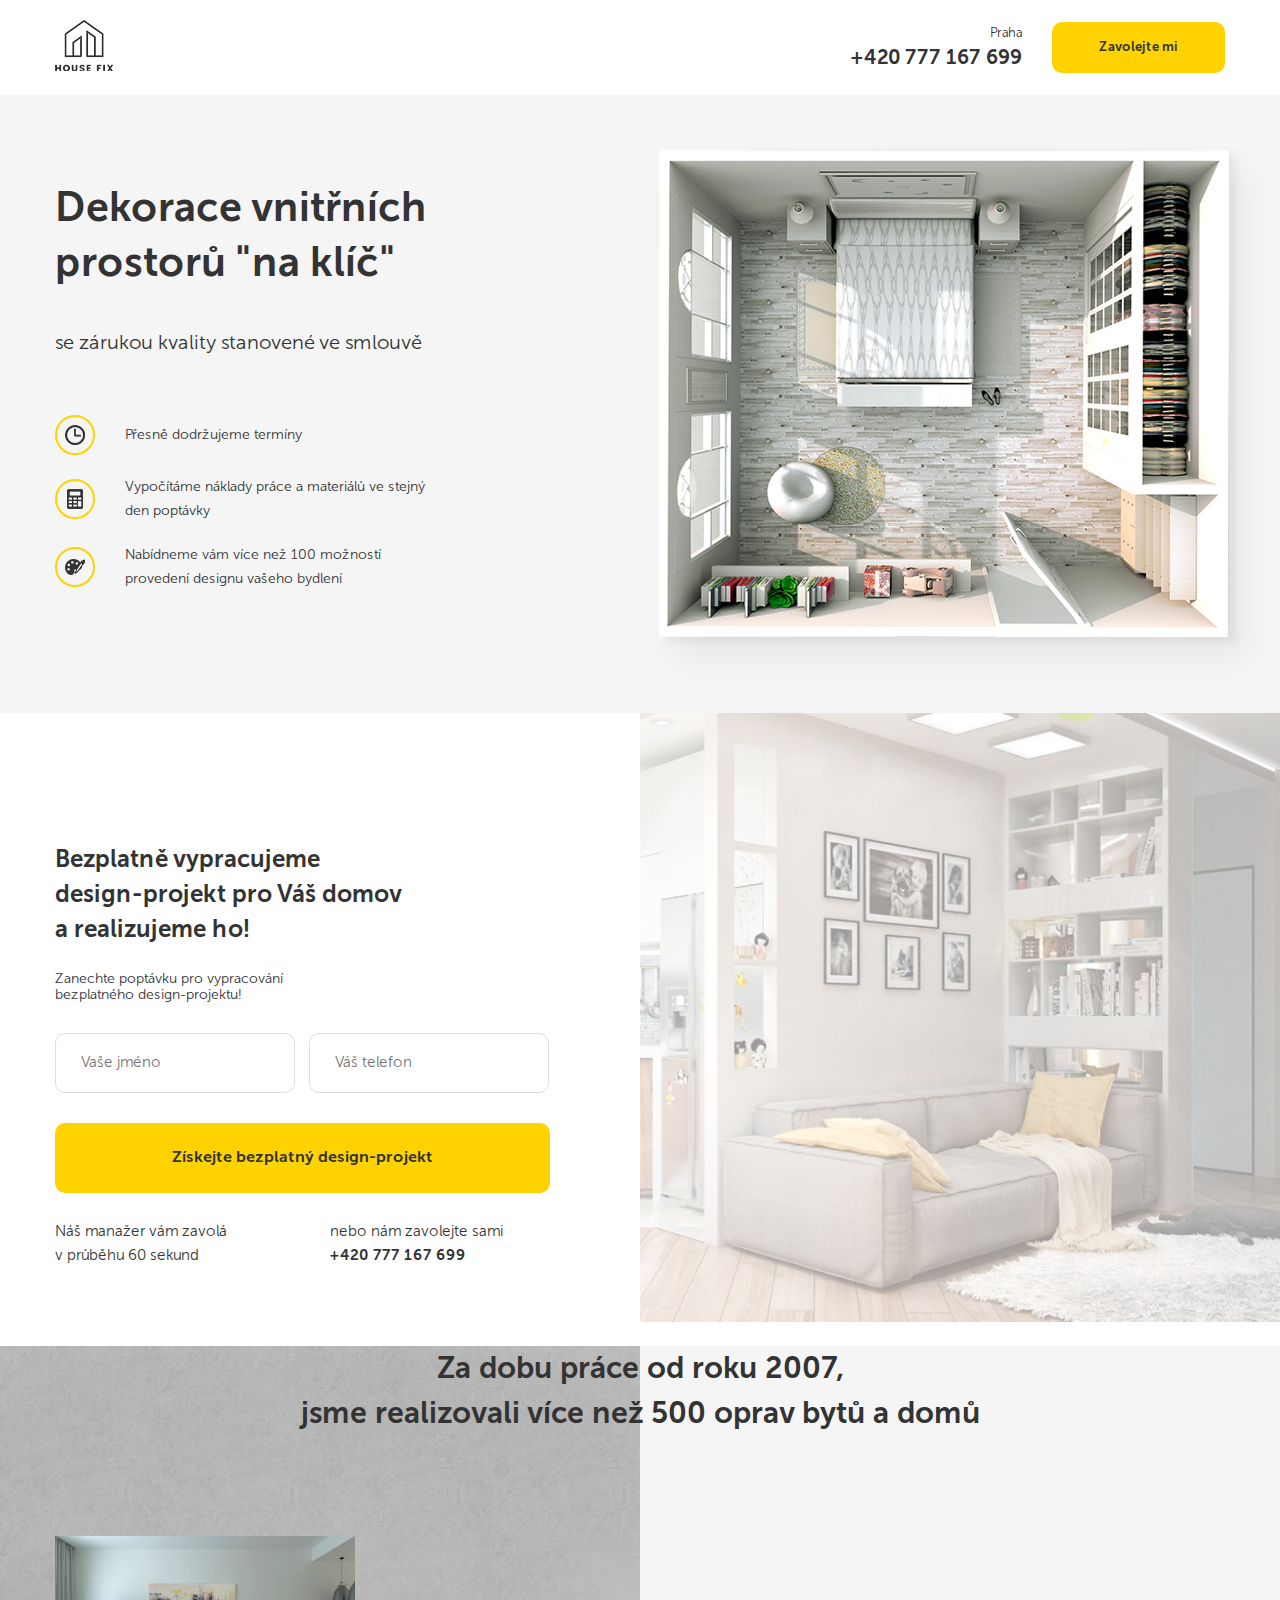
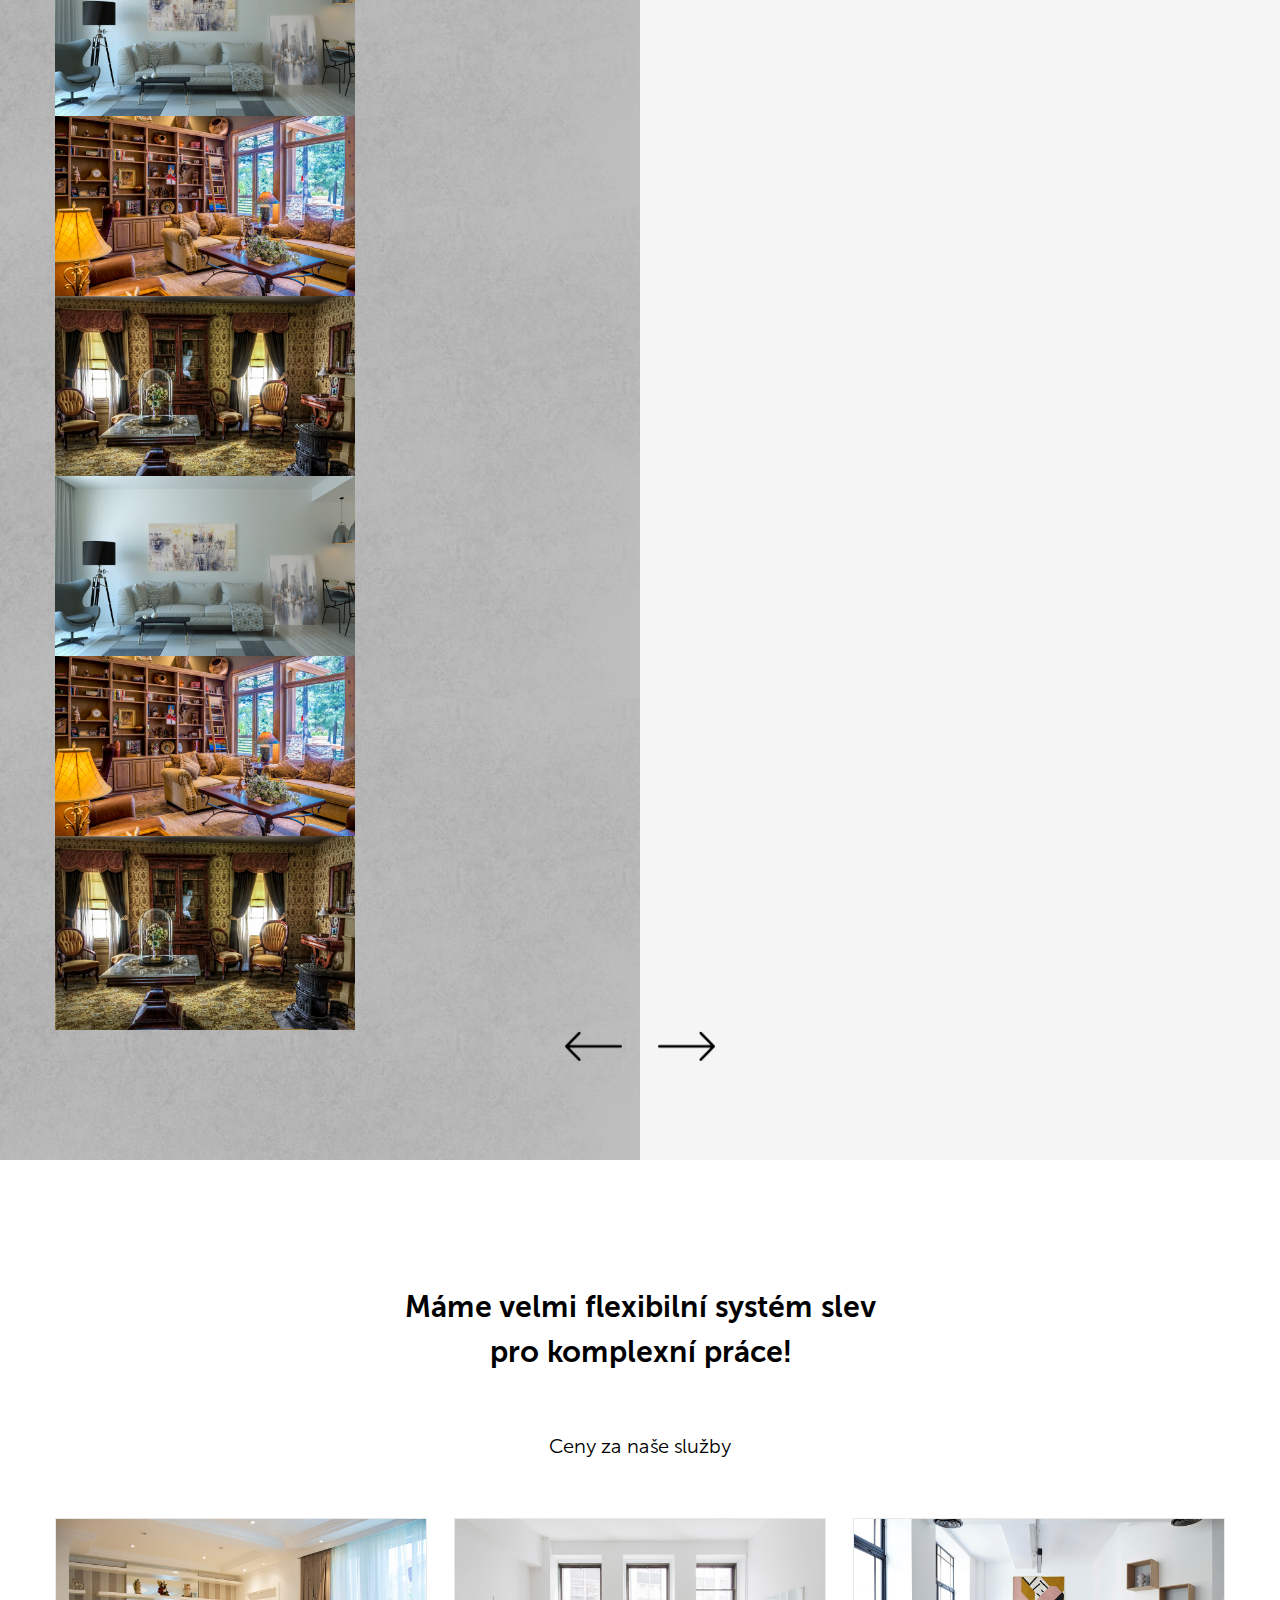
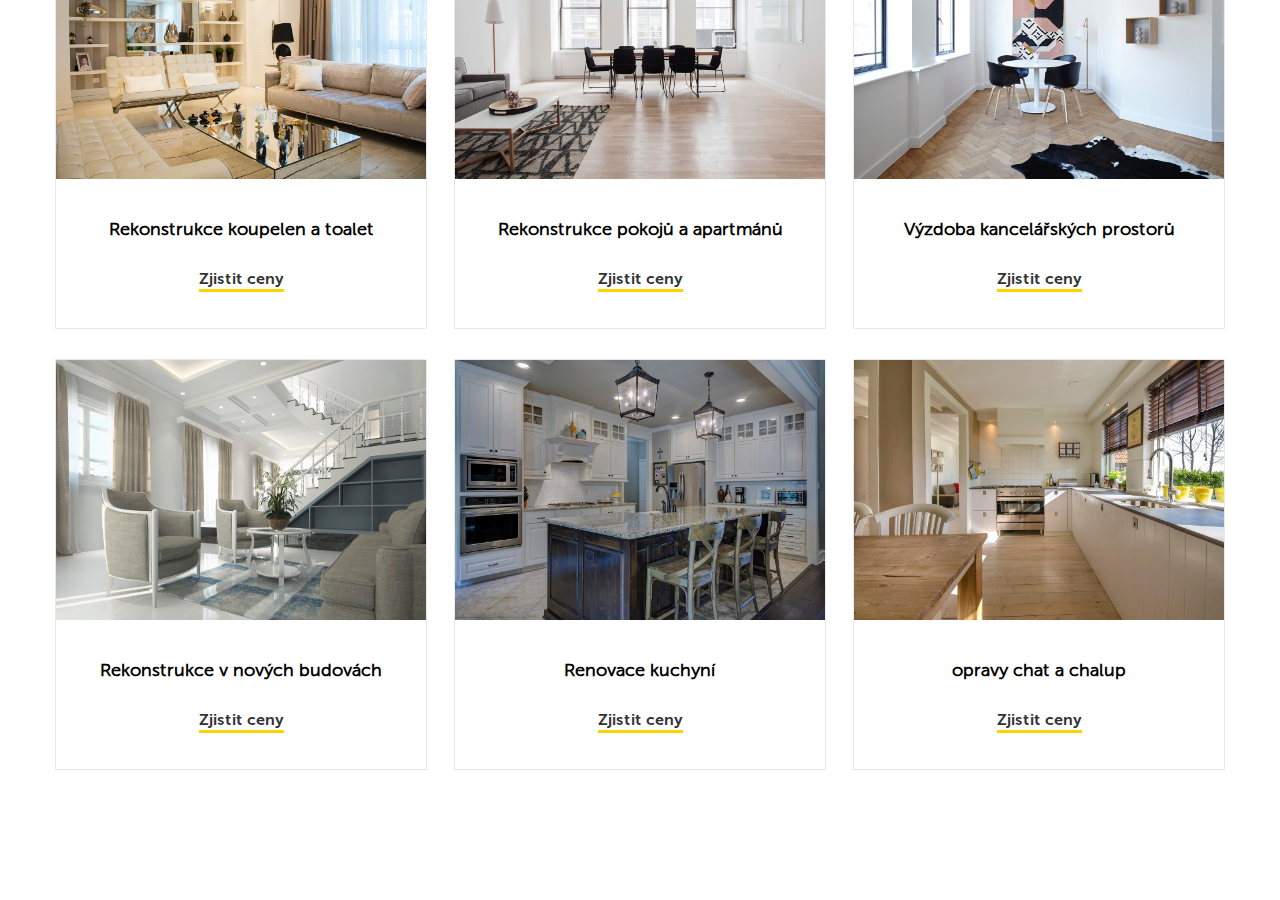
==== src/index.html @ b5329093 "animace celého webu" ====
<!DOCTYPE html>
<html lang="cz">
<head>
    <meta charset="UTF-8">
    <meta http-equiv="X-UA-Compatible" content="IE=edge">
    <meta name="viewport" content="width=device-width, initial-scale=1.0">
    <title>HouseFix</title>
    <link rel="stylesheet" href="css/style.css">
    <link rel="stylesheet" href="css/slick.css">
    <link rel="stylesheet" href="css/animate.min.css">
    <link rel="stylesheet" href="css/normalize.css">
</head>
<body>
    <header class="header">
        <div class="container">
            <div class="header-block">
                <div class="header__logo">
                    <img src="img/logo.png" alt="logo">
                </div>
                <div class="header__info">
                    <div class="header__contacts">
                        <span class="header__address">Praha</span>
                        <a href="tel:+420777167699" class="header__phone">+420 777 167 699</a>
                    </div>
                    <button class="button header__button wow animate__animated animate__pulse animate__slower 2s animate__repeat-3" data-wow-delay="4s" id="button">Zavolejte mi</button>
                </div>
            </div>
        </div>
    </header>
    

    <main>
        <section class="main wow animate__animated animate__fadeInUp" data-wow-delay=".2s">
            <div class="container">
                <div class="main-block">
                    <div class="main-text wow animate__animated animate__fadeInLeft" data-wow-delay="1s">
                        <h1 class="main-text__title">Dekorace vnitřních prostorů "na klíč"</h1>
                        <span class="main-text__subtitle">se zárukou kvality stanovené ve smlouvě</span>
                        <ul class="main-list">
                            <li class="main-list__item">
                                <div class="main-list__image">
                                    <img src="img/clock.png" alt="Hodiny">
                                </div>
                                <div class="main-list__text">Přesně dodržujeme termíny</div>
                            </li>
                            <li class="main-list__item">
                                <div class="main-list__image">
                                    <img src="img/calculator.png" alt="Kalkulačka">
                                </div>
                                <div class="main-list__text">Vypočítáme náklady práce a materiálů ve stejný den poptávky</div>
                            </li>
                            <li class="main-list__item">
                                <div class="main-list__image">
                                    <img src="img/paint.png" alt="štětce na barvy">
                                </div>
                                <div class="main-list__text">Nabídneme vám více než 100 možností provedení designu vašeho bydlení</div>
                            </li>
                        </ul>
                    </div>
                    <div class="main-image wow animate__animated animate__fadeInRight" data-wow-delay="1s">
                        <img src="img/main-image.png" alt="Rozpoložtení bytu">
                    </div>
                </div>
            </div>
        </section>


        <section class="offer wow animate__animated animate__fadeInUp" data-wow-delay=".2s">
            <div class="container">¨
                <div class="offer-block wow animate__animated animate__fadeInLeft" data-wow-delay="1s">
                    <h2 class="offer-title">Bezplatně vypracujeme design-projekt pro Váš domov a realizujeme ho!</h2>
                    <span class="offer-subtitle">Zanechte poptávku pro vypracování bezplatného design-projektu!</span>
                    <form action="#" class="form offer__form">
                        <input type="text" class="input offer__input" placeholder="Vaše jméno">
                        <input type="tel" class="input offer__input" placeholder="Váš telefon">
                        <button class="button offer__button wow animate__animated animate__pulse animate__slower 2s animate__repeat-3" data-wow-delay="4s">Získejte bezplatný design-projekt</button>
                    </form>
                    <div class="offer__info">
                        <div class="offer__call">Náš manažer vám zavolá v průběhu 60 sekund</div>
                        <div class="offer__call">nebo nám zavolejte sami <a href="tel:+420777167699" class="offer__call number">+420 777 167 699</a></div>
                        
                    </div>
                </div>
            </div>
        </section>


        <div class="modal" id="modal">
            <div class="modal-dialog">
                <button class="modal-dialog__close" id="close">&times;</button>
                <h4 class="modal-dialog__title">Volejte v časech od 8:00 do 18:00</h4>
            </div>
        </div>



        <section class="portfolio wow animate__animated animate__fadeInUp" data-wow-delay=".2s">
            <div class="container">
                <h2 class="section-title portfolio__title wow animate__animated animate__fadeInLeft" data-wow-delay="1s">Za dobu práce od roku 2007, <br> jsme realizovali více než 500 oprav bytů a domů</h2>
                <div class="slider wow animate__animated animate__fadeInRight" data-wow-delay="1s">
                    <div class="slider__item"><img class="slider__image" src="img/portfolio1.jpg" alt="obrázek 1"></div>
                    <div class="slider__item"><img class="slider__image" src="img/portfolio2.jpg" alt="obrázek 2"></div>
                    <div class="slider__item"><img class="slider__image" src="img/portfolio3.jpg" alt="obrázek 3"></div>
                    <div class="slider__item"><img class="slider__image" src="img/portfolio1.jpg" alt="obrázek 4"></div>
                    <div class="slider__item"><img class="slider__image" src="img/portfolio2.jpg" alt="obrázek 5"></div>
                    <div class="slider__item"><img class="slider__image" src="img/portfolio3.jpg" alt="obrázek 6"></div>
                </div>
                <div class="arrows portfolio__arrows wow animate__animated animate__fadeInUp" data-wow-delay="1s">
                    <div class="arrows__left">
                        <img src="img/ArrowLeft.png" alt="arrow_left">
                    </div>
                    <div class="arrows__right">
                        <img src="img/ArrowRight.png" alt="arrow_right">
                    </div>
                </div>
            </div>
        </section>

        <section class="price wow animate__animated animate__fadeInUp" data-wow-delay=".2s">
            <div class="container">
                <h2 class="section-title price__title">Máme velmi flexibilní systém slev <br> pro komplexní práce!</h2>
                <span class="section-subtitle price__subtitle">Ceny za naše služby</span>
                <div class="cards">
                    <div class="card price__card wow animate__animated animate__fadeInRight" data-wow-delay="1s">
                        <div class="card__image">
                            <img src="img/price1.jpg" alt="koupelna">
                        </div>
                        <div class="card__text">
                            <h4 class="card__title">
                                Rekonstrukce koupelen a toalet                                
                            </h4>
                            <a href="#" class="card__link">
                                Zjistit ceny
                            </a>
                        </div>
                    </div>
                    <div class="card price__card wow animate__animated animate__fadeInUp" data-wow-delay=".2s">
                        <div class="card__image">
                            <img src="img/price2.jpg" alt="obývák">
                        </div>
                        <div class="card__text">
                            <h4 class="card__title">
                                Rekonstrukce pokojů a apartmánů                                
                            </h4>
                            <a href="#" class="card__link">
                                Zjistit ceny
                            </a>
                        </div>
                    </div>
                    <div class="card price__card wow animate__animated animate__fadeInLeft" data-wow-delay=".3s">
                        <div class="card__image">
                            <img src="img/price3.jpg" alt="kancelář">
                        </div>
                        <div class="card__text">
                            <h4 class="card__title">
                                Výzdoba kancelářských prostorů                                
                            </h4>
                            <a href="#" class="card__link">
                                Zjistit ceny
                            </a>
                        </div>
                    </div>
                    <div class="card price__card wow animate__animated animate__fadeInRight" data-wow-delay=".4s">
                        <div class="card__image">
                            <img src="img/price4.jpg" alt="nová budeova">
                        </div>
                        <div class="card__text">
                            <h4 class="card__title">
                                Rekonstrukce v nových budovách                                
                            </h4>
                            <a href="#" class="card__link">
                                Zjistit ceny
                            </a>
                        </div>
                    </div>
                    <div class="card price__card wow animate__animated animate__fadeInDown" data-wow-delay=".5s">
                        <div class="card__image">
                            <img src="img/price5.jpg" alt="kuchyně">
                        </div>
                        <div class="card__text">
                            <h4 class="card__title">
                                Renovace kuchyní                                
                            </h4>
                            <a href="#" class="card__link">
                                Zjistit ceny
                            </a>
                        </div>
                    </div>
                    <div class="card price__card wow animate__animated animate__fadeInLeft" data-wow-delay=".6s">
                        <div class="card__image">
                            <img src="img/price6.jpg" alt="chata">
                        </div>
                        <div class="card__text">
                            <h4 class="card__title">
                                opravy chat a chalup                                
                            </h4>
                            <a href="#" class="card__link">
                                Zjistit ceny
                            </a>
                        </div>
                    </div>
                </div>
            </div>
        </section>
    </main>

   

    


     <script src="https://code.jquery.com/jquery-3.6.0.min.js"></script>
     <script src="js/slick.min.js"></script>
     <script src="js/wow.min.js"></script>
    <script src="Js/main.js"></script>
</body>
</html>
---- src/css/style.css ----
@font-face {
  font-family: 'Museo Sans Light';
  src: url("../fonts/MuseoSansCyrl-300.eot");
  src: url("../fonts/MuseoSansCyrl-300.eot?#iefix") format("embedded-opentype"), url("../fonts/MuseoSansCyrl-300.woff") format("woff"), url("../fonts/MuseoSansCyrl-300.ttf") format("truetype");
  font-weight: normal;
  font-style: normal;
}

@font-face {
  font-family: 'Museo Sans Bold';
  src: url("../fonts/MuseoSansCyrl-700.eot");
  src: url("../fonts/MuseoSansCyrl-700.eot?#iefix") format("embedded-opentype"), url("../fonts/MuseoSansCyrl-700.woff") format("woff"), url("../fonts/MuseoSansCyrl-700.ttf") format("truetype");
  font-weight: normal;
  font-style: normal;
}

* {
  -webkit-box-sizing: border-box;
          box-sizing: border-box;
}

body {
  font-family: 'Museo Sans light', sans-serif;
  font-weight: 300;
}

img {
  max-width: 100%;
}

.container {
  max-width: 1170px;
  width: 96%;
  margin: auto;
}

@media (max-width: 640px) {
  .container {
    width: 90%;
  }
}

.button {
  background-color: #ffd200;
  color: #333;
  border: none;
  border-radius: 10px;
  padding: 18px 47px;
  font-family: 'Museo Sans Bold', sans-serif;
  font-weight: 700;
}

.button:hover {
  background-color: #e6bd00;
  cursor: pointer;
}

.input {
  border: 1px solid #dddddd;
  padding: 25px;
  border-radius: 10px;
  font-size: 15px;
  padding: 20px 25px;
}

.section-title {
  font-size: 30px;
  font-family: 'Museo Sans Bold', sans-serif;
  font-weight: 700;
  text-align: center;
  line-height: 45px;
}

.section-subtitle {
  color: #000;
  font-size: 20px;
  text-align: center;
  display: block;
  font-weight: 400;
}

.header {
  padding: 20px 0;
}

.header-block {
  display: -webkit-box;
  display: -ms-flexbox;
  display: flex;
  -webkit-box-pack: justify;
      -ms-flex-pack: justify;
          justify-content: space-between;
  -webkit-box-align: center;
      -ms-flex-align: center;
          align-items: center;
}

.header__info {
  display: -webkit-box;
  display: -ms-flexbox;
  display: flex;
  text-align: right;
}

.header__contacts {
  display: -webkit-box;
  display: -ms-flexbox;
  display: flex;
  -webkit-box-orient: vertical;
  -webkit-box-direction: normal;
      -ms-flex-direction: column;
          flex-direction: column;
  -webkit-box-pack: center;
      -ms-flex-pack: center;
          justify-content: center;
}

@media (max-width: 640px) {
  .header__contacts {
    display: none;
  }
}

.header__address {
  font-size: 13px;
  font-weight: 400;
  color: #333;
}

.header__phone {
  font-size: 20px;
  font-weight: 400;
  color: #333;
  display: block;
  text-decoration: none;
  font-family: 'Museo Sans Bold', sans-serif;
  font-weight: 700;
  margin-top: 5px;
}

.header__button {
  margin-left: 30px;
  font-size: 13px;
}

.main {
  background-color: #f5f5f5;
}

.main-block {
  display: -webkit-box;
  display: -ms-flexbox;
  display: flex;
  padding: 40px 0 15px 0;
}

@media (max-width: 1200px) {
  .main-block {
    -webkit-box-orient: vertical;
    -webkit-box-direction: normal;
        -ms-flex-direction: column;
            flex-direction: column;
  }
}

.main-image {
  margin-right: -55px;
}

@media (max-width: 1200px) {
  .main-image {
    width: 100%;
  }
}

.main-text {
  -ms-flex-preferred-size: 50%;
      flex-basis: 50%;
}

@media (max-width: 1200px) {
  .main-text {
    margin-bottom: 30px;
  }
}

.main-text__title {
  font-size: 41px;
  color: #333;
  padding-right: 200px;
  line-height: 55px;
  font-family: 'Museo Sans Bold', sans-serif;
  font-weight: 700;
  margin: 45px 0 20px 0;
}

@media (max-width: 1200px) {
  .main-text__title {
    padding-right: 10px;
  }
}

@media (max-width: 640px) {
  .main-text__title {
    line-height: 1.4;
    font-size: 30px;
  }
}

.main-text__subtitle {
  font-size: 20px;
  color: #333;
  line-height: 65px;
}

@media (max-width: 640px) {
  .main-text__subtitle {
    line-height: 1.4;
    font-size: 16px;
  }
}

.main-list {
  margin: 40px 0 0 0;
  padding: 0 0 0 0;
}

@media (max-width: 640px) {
  .main-list {
    margin: 30px 0 0 0;
  }
}

.main-list__item {
  display: -webkit-box;
  display: -ms-flexbox;
  display: flex;
  -webkit-box-align: center;
      -ms-flex-align: center;
          align-items: center;
  margin-bottom: 20px;
  -ms-flex-preferred-size: 50%;
      flex-basis: 50%;
}

.main-list__item:last-child {
  margin-bottom: 0;
}

@media (max-width: 640px) {
  .main-list__item {
    margin-bottom: 15px;
  }
}

.main-list__image {
  margin-right: 30px;
  width: 40px;
  height: 40px;
  border: 2px solid #ffd200;
  border-radius: 50px;
  display: -webkit-box;
  display: -ms-flexbox;
  display: flex;
  -webkit-box-pack: center;
      -ms-flex-pack: center;
          justify-content: center;
  -webkit-box-align: center;
      -ms-flex-align: center;
          align-items: center;
}

.main-list__text {
  font-size: 14px;
  color: #333;
  line-height: 24px;
  max-width: 300px;
}

@media (max-width: 640px) {
  .main-list__text {
    font-size: 12px;
    max-width: 250px;
  }
}

.offer {
  padding: 90px 0;
  background: url("../img/offer-bg.jpg") no-repeat;
  background-position: center right;
  background-size: contain;
  position: relative;
}

@media (max-width: 1200px) {
  .offer {
    background-size: cover;
  }
}

@media (max-width: 768px) {
  .offer {
    background: #fff;
  }
}

.offer:before {
  content: '';
  width: 50%;
  height: 100%;
  position: absolute;
  background-color: #fff;
  top: 0;
  left: 0;
}

.offer-block {
  width: 50%;
  padding-right: 90px;
  position: relative;
}

@media (max-width: 768px) {
  .offer-block {
    width: 100%;
    padding-right: 0;
  }
}

.offer-title {
  font-size: 24px;
  line-height: 35px;
  max-width: 350px;
  margin-bottom: 25px;
  color: #333;
  font-family: 'Museo Sans Bold', sans-serif;
  font-weight: 700;
}

.offer-subtitle {
  display: inline-block;
  font-size: 14px;
  max-width: 260px;
  margin-bottom: 30px;
  color: #333;
}

.offer__input {
  margin-bottom: 30px;
  width: 240px;
}

@media (max-width: 1200px) {
  .offer__input {
    width: 100%;
    margin-bottom: 15px;
  }
}

.offer__input:first-child {
  margin-right: 10px;
}

.offer__button {
  width: 100%;
  min-height: 70px;
}

@media (max-width: 1200px) {
  .offer__button {
    font-size: 13px;
  }
}

@media (max-width: 768px) {
  .offer__button {
    font-size: 16px;
  }
}

.offer__info {
  display: -webkit-box;
  display: -ms-flexbox;
  display: flex;
  -webkit-box-pack: justify;
      -ms-flex-pack: justify;
          justify-content: space-between;
  padding-right: 20px;
}

@media (max-width: 1100px) {
  .offer__info {
    display: block;
  }
}

.offer__call {
  text-decoration: none;
  font-size: 15px;
  color: #333;
  line-height: 24px;
  width: 200px;
  height: 39px;
  padding-top: 26px;
}

.offer__call:first-child {
  padding-right: 25px;
}

@media (max-width: 1100px) {
  .offer__call {
    line-height: 20px;
  }
  .offer__call:first-child {
    padding-bottom: 25px;
  }
}

.number {
  font-family: 'Museo Sans Bold', sans-serif;
  font-weight: 700;
}

.arrows {
  max-width: 150px;
}

.portfolio {
  background: #f5f5f5 url("../img/background.png") left repeat-y;
  background-size: 50%;
  padding-bottom: 45px;
}

.portfolio__title {
  margin-bottom: 100px;
  color: #333;
}

.portfolio__arrows {
  display: -webkit-box;
  display: -ms-flexbox;
  display: flex;
  -webkit-box-pack: justify;
      -ms-flex-pack: justify;
          justify-content: space-between;
  margin: auto;
  margin-top: 15px;
  margin-bottom: 50px;
}

.arrows__left {
  margin-right: 35px;
}

.arrows__left, .arrows__right {
  cursor: pointer;
}

.slider__item {
  max-width: 300px;
  max-height: 180px;
}

.slider__image {
  margin: auto;
}

.modal {
  position: fixed;
  left: 0;
  top: 0;
  width: 100%;
  height: 100%;
  background-color: rgba(0, 0, 0, 0.5);
  display: none;
}

.modal_active {
  display: -webkit-box;
  display: -ms-flexbox;
  display: flex;
}

.modal-dialog {
  margin: auto;
  max-width: 450px;
  width: 90%;
  min-height: 200px;
  background-color: #fff;
  padding: 40px;
  position: relative;
}

.modal-dialog__close {
  position: absolute;
  right: 0;
  top: 0;
}

.modal-dialog__title {
  font-family: 'Museo Sans Bold', sans-serif;
  font-weight: 700;
  display: -webkit-box;
  display: -ms-flexbox;
  display: flex;
  -webkit-box-pack: center;
      -ms-flex-pack: center;
          justify-content: center;
  padding-top: 25px;
}

.price {
  padding: 100px 0;
}

.price__title {
  margin-bottom: 60px;
}

.price__subtitle {
  margin-bottom: 60px;
}

.price__card {
  margin-bottom: 30px;
}

.cards {
  display: -webkit-box;
  display: -ms-flexbox;
  display: flex;
  -ms-flex-wrap: wrap;
      flex-wrap: wrap;
  -webkit-box-pack: justify;
      -ms-flex-pack: justify;
          justify-content: space-between;
}

@media (max-width: 1200px) {
  .cards {
    display: block;
  }
}

.card {
  text-align: center;
  border: 1px solid #e8e8e8;
  -webkit-transition: .2s;
  transition: .2s;
}

@media (max-width: 1200px) {
  .card {
    margin: auto;
    display: -webkit-box;
    display: -ms-flexbox;
    display: flex;
    width: 75%;
  }
}

@media (max-width: 1025px) {
  .card {
    display: block;
    margin: auto;
    width: 75%;
  }
}

@media (max-width: 650px) {
  .card {
    display: block;
    margin: auto;
  }
}

.card:hover {
  -webkit-box-shadow: 0 20px 25px rgba(0, 0, 0, 0.1);
          box-shadow: 0 20px 25px rgba(0, 0, 0, 0.1);
}

.card:hover .card__image::before {
  opacity: 1;
}

.card__text {
  padding: 40px;
}

@media (max-width: 1200px) {
  .card__text {
    margin: auto;
    display: block;
    -webkit-box-align: center;
        -ms-flex-align: center;
            align-items: center;
  }
}

.card__image {
  position: relative;
}

.card__image img {
  display: block;
}

@media (max-width: 1025px) {
  .card__image img {
    display: block;
    margin: auto;
    -webkit-box-align: center;
        -ms-flex-align: center;
            align-items: center;
  }
}

@media (max-width: 650px) {
  .card__image img {
    display: block;
    margin: auto;
    -webkit-box-align: center;
        -ms-flex-align: center;
            align-items: center;
  }
}

.card__image::before {
  content: '';
  position: absolute;
  left: 0;
  top: 0;
  width: 100%;
  height: 100%;
  background-image: -webkit-gradient(linear, left bottom, left top, from(#ffd200), to(rgba(255, 255, 255, 0)));
  background-image: linear-gradient(to top, #ffd200 0%, rgba(255, 255, 255, 0) 100%);
  opacity: 0;
  -webkit-transition: .2s;
  transition: .2s;
}

.card__title {
  margin-top: 0;
  font-size: 18px;
  color: #000;
  margin-bottom: 30px;
}

.card__link {
  display: inline-block;
  font-family: 'Museo Sans Bold', sans-serif;
  font-weight: 700;
  text-decoration: none;
  color: #333;
  position: relative;
}

.card__link:hover::after {
  height: 13px;
}

.card__link::after {
  content: '';
  display: block;
  position: absolute;
  -webkit-transition: .2s;
  transition: .2s;
  z-index: -1;
  bottom: -4px;
  left: 0;
  width: 100%;
  height: 3px;
  background-color: #ffd200;
}
/*# sourceMappingURL=style.css.map */
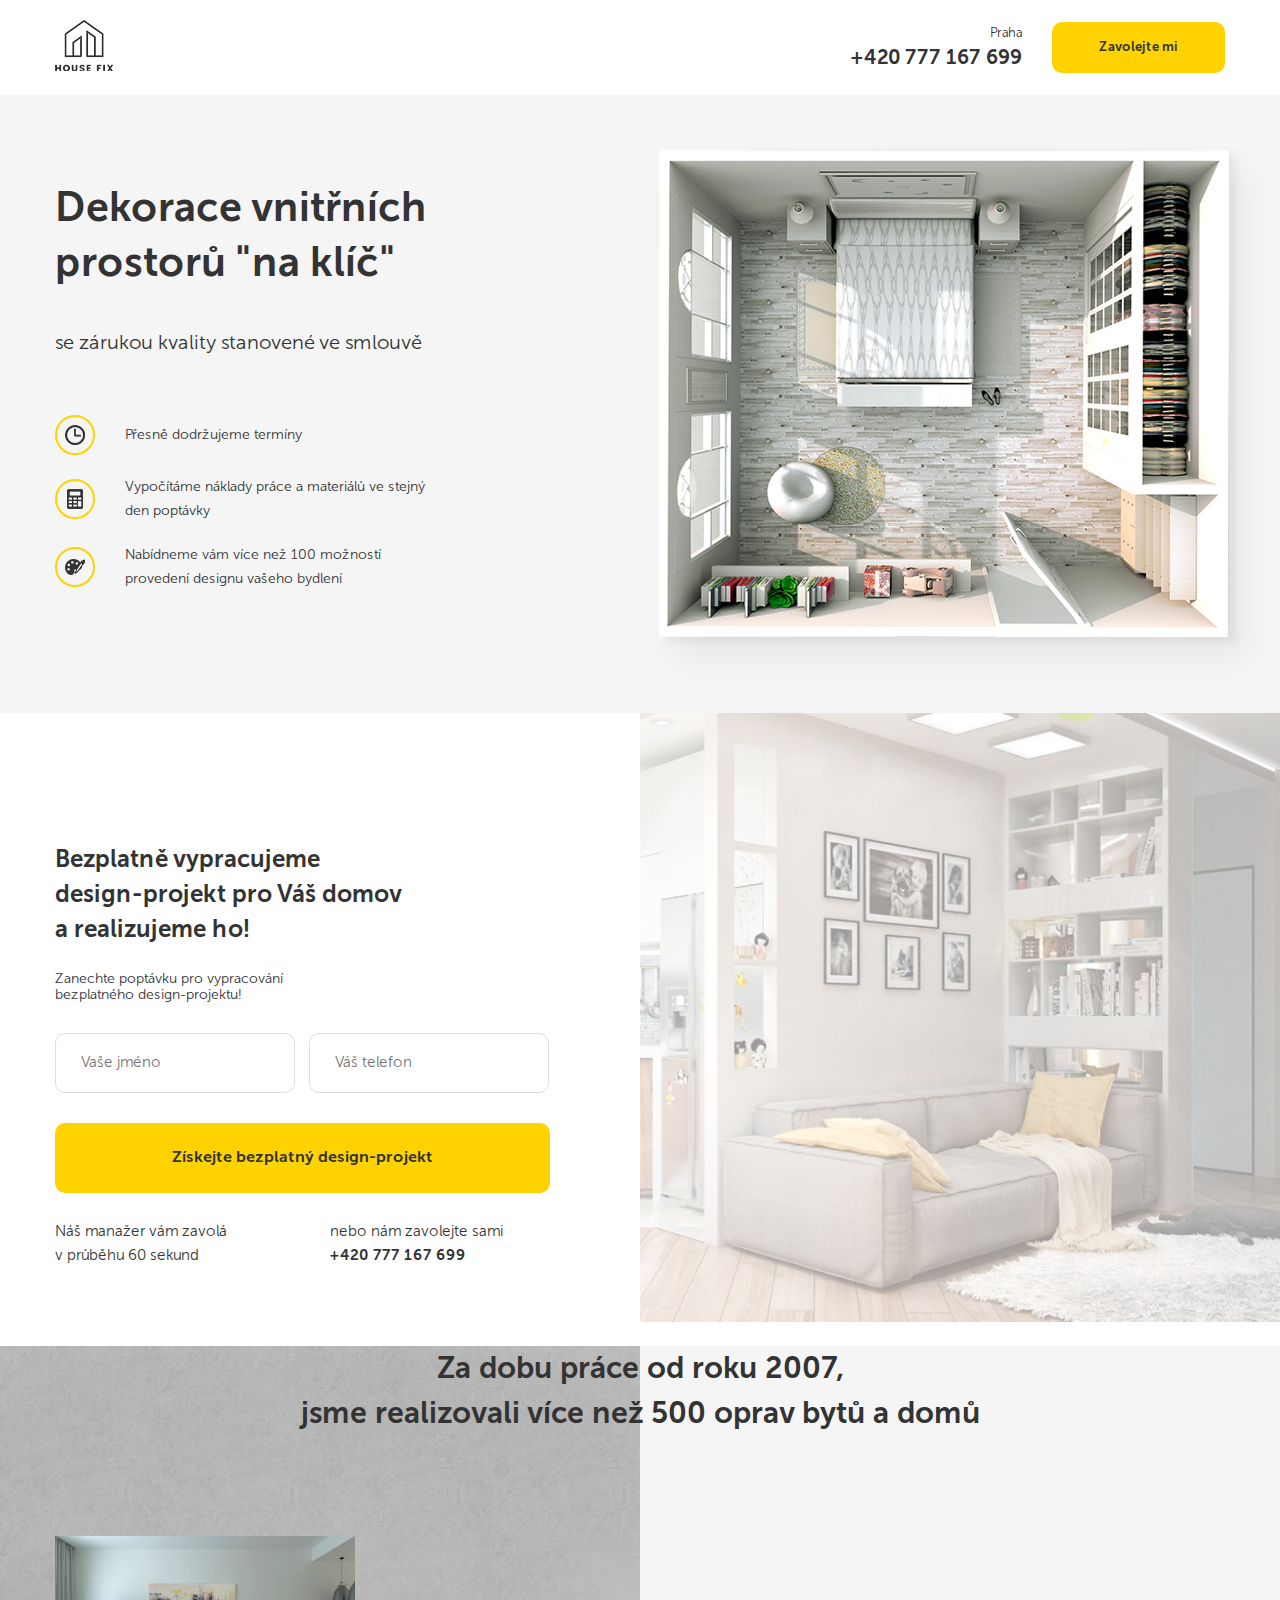
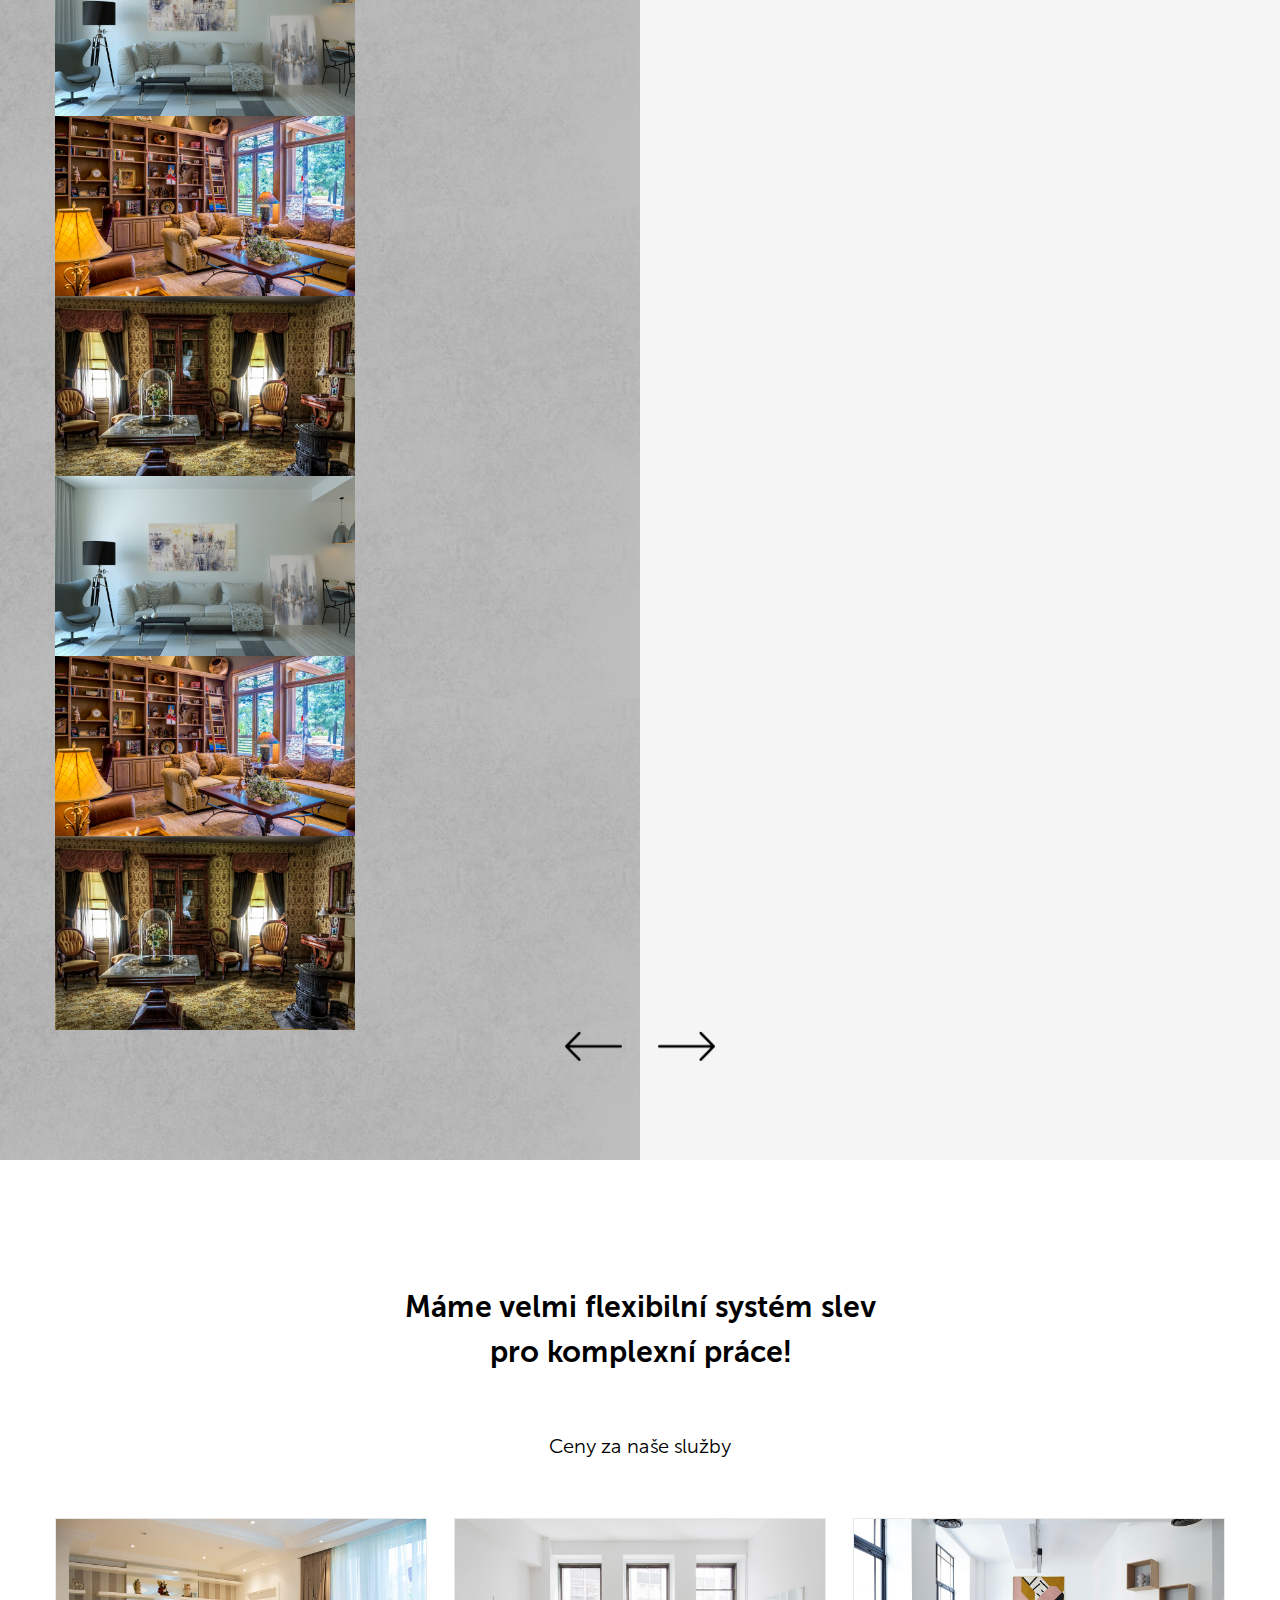
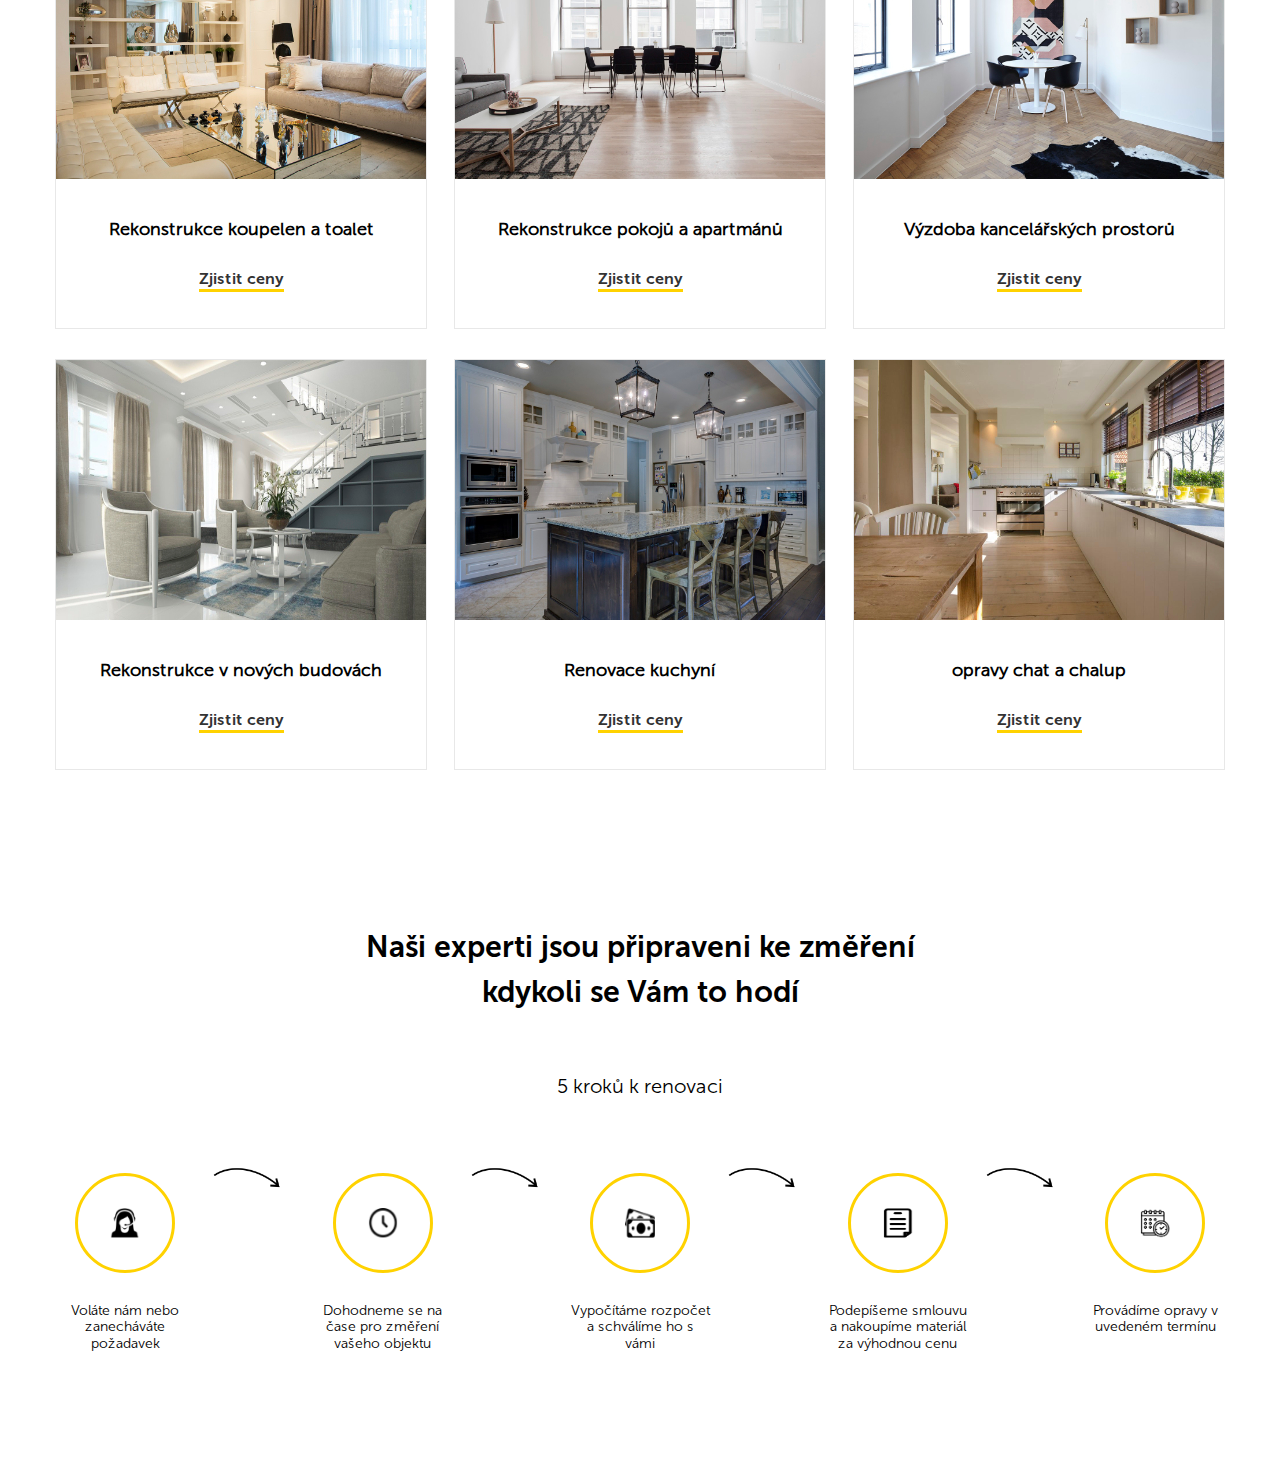
==== commit 758ffeca: "5 knoku renovace rozděláno" ====
--- a/src/index.html
+++ b/src/index.html
@@ -121,7 +121,7 @@
                 <h2 class="section-title price__title">Máme velmi flexibilní systém slev <br> pro komplexní práce!</h2>
                 <span class="section-subtitle price__subtitle">Ceny za naše služby</span>
                 <div class="cards">
-                    <div class="card price__card wow animate__animated animate__fadeInRight" data-wow-delay="1s">
+                    <div class="card price__card wow animate__animated animate__fadeInRight" data-wow-delay=".1s">
                         <div class="card__image">
                             <img src="img/price1.jpg" alt="koupelna">
                         </div>
@@ -202,6 +202,63 @@
                 </div>
             </div>
         </section>
+
+        <section class="steps">
+            <div class="container">
+                <h2 class="section-title steps__title">Naši experti jsou připraveni ke změření <br> kdykoli se Vám to hodí</h2>
+                <span class="section-subtitle steps__subtitle">
+                    5 kroků k renovaci
+                </span>
+                <div class="icons">
+                    <div class="icon">
+                        <div class="icon__image">
+                            <img src="img/icon1.jpg" alt="icon1">
+                        </div>
+                        <span class="icon__text">
+                            Voláte nám nebo zanecháváte požadavek
+                        </span>
+                    </div>
+                
+                    <div class="icon">
+                        <div class="icon__image">
+                            <img src="img/icon2.jpg" alt="icon2">
+                        </div>
+                        <span class="icon__text">
+                            Dohodneme se na čase pro změření vašeho objektu
+                        </span>
+                    </div>
+                                
+                    <div class="icon">
+                        <div class="icon__image">
+                            <img src="img/icon3.jpg" alt="icon3">
+                        </div>
+                        <span class="icon__text">
+                            Vypočítáme rozpočet a schválíme ho s vámi
+                        </span>
+                    </div>
+                                
+                    <div class="icon">
+                        <div class="icon__image">
+                            <img src="img/icon4.jpg" alt="icon4">
+                        </div>
+                        <span class="icon__text">
+                            Podepíšeme smlouvu a nakoupíme materiál za výhodnou cenu
+                        </span>
+                    </div>
+                                
+                    <div class="icon">
+                        <div class="icon__image">
+                            <img src="img/icon5.jpg" alt="icon5">
+                        </div>
+                        <span class="icon__text">
+                            Provádíme opravy v uvedeném termínu
+                        </span>
+                    </div>
+                </div>
+                
+            </div>
+        </section>
+
     </main>
 
    
--- a/src/css/style.css
+++ b/src/css/style.css
@@ -673,4 +673,76 @@
   height: 3px;
   background-color: #ffd200;
 }
+
+.steps {
+  padding-bottom: 120px;
+}
+
+.steps__title {
+  margin-bottom: 60px;
+}
+
+.steps__subtitle {
+  margin-bottom: 75px;
+}
+
+.icons {
+  display: -webkit-box;
+  display: -ms-flexbox;
+  display: flex;
+  -webkit-box-pack: justify;
+      -ms-flex-pack: justify;
+          justify-content: space-between;
+}
+
+.icon {
+  text-align: center;
+  position: relative;
+}
+
+.icon:last-child::after {
+  display: none;
+}
+
+.icon::after {
+  content: '';
+  top: -10px;
+  right: -90px;
+  position: absolute;
+  display: block;
+  width: 75px;
+  height: 25px;
+  background-image: url("../img/arrow1.jpg");
+}
+
+.icon__image {
+  width: 100px;
+  height: 100px;
+  margin: auto;
+  border: 3px solid #ffd200;
+  background-color: #fff;
+  border-radius: 100px;
+  display: -webkit-box;
+  display: -ms-flexbox;
+  display: flex;
+  -webkit-box-pack: center;
+      -ms-flex-pack: center;
+          justify-content: center;
+  -webkit-box-align: center;
+      -ms-flex-align: center;
+          align-items: center;
+  margin-bottom: 30px;
+}
+
+.icon__image img {
+  width: 30px;
+  height: 30px;
+  display: inline-block;
+}
+
+.icon__text {
+  max-width: 140px;
+  display: inline-block;
+  font-size: 14px;
+}
 /*# sourceMappingURL=style.css.map */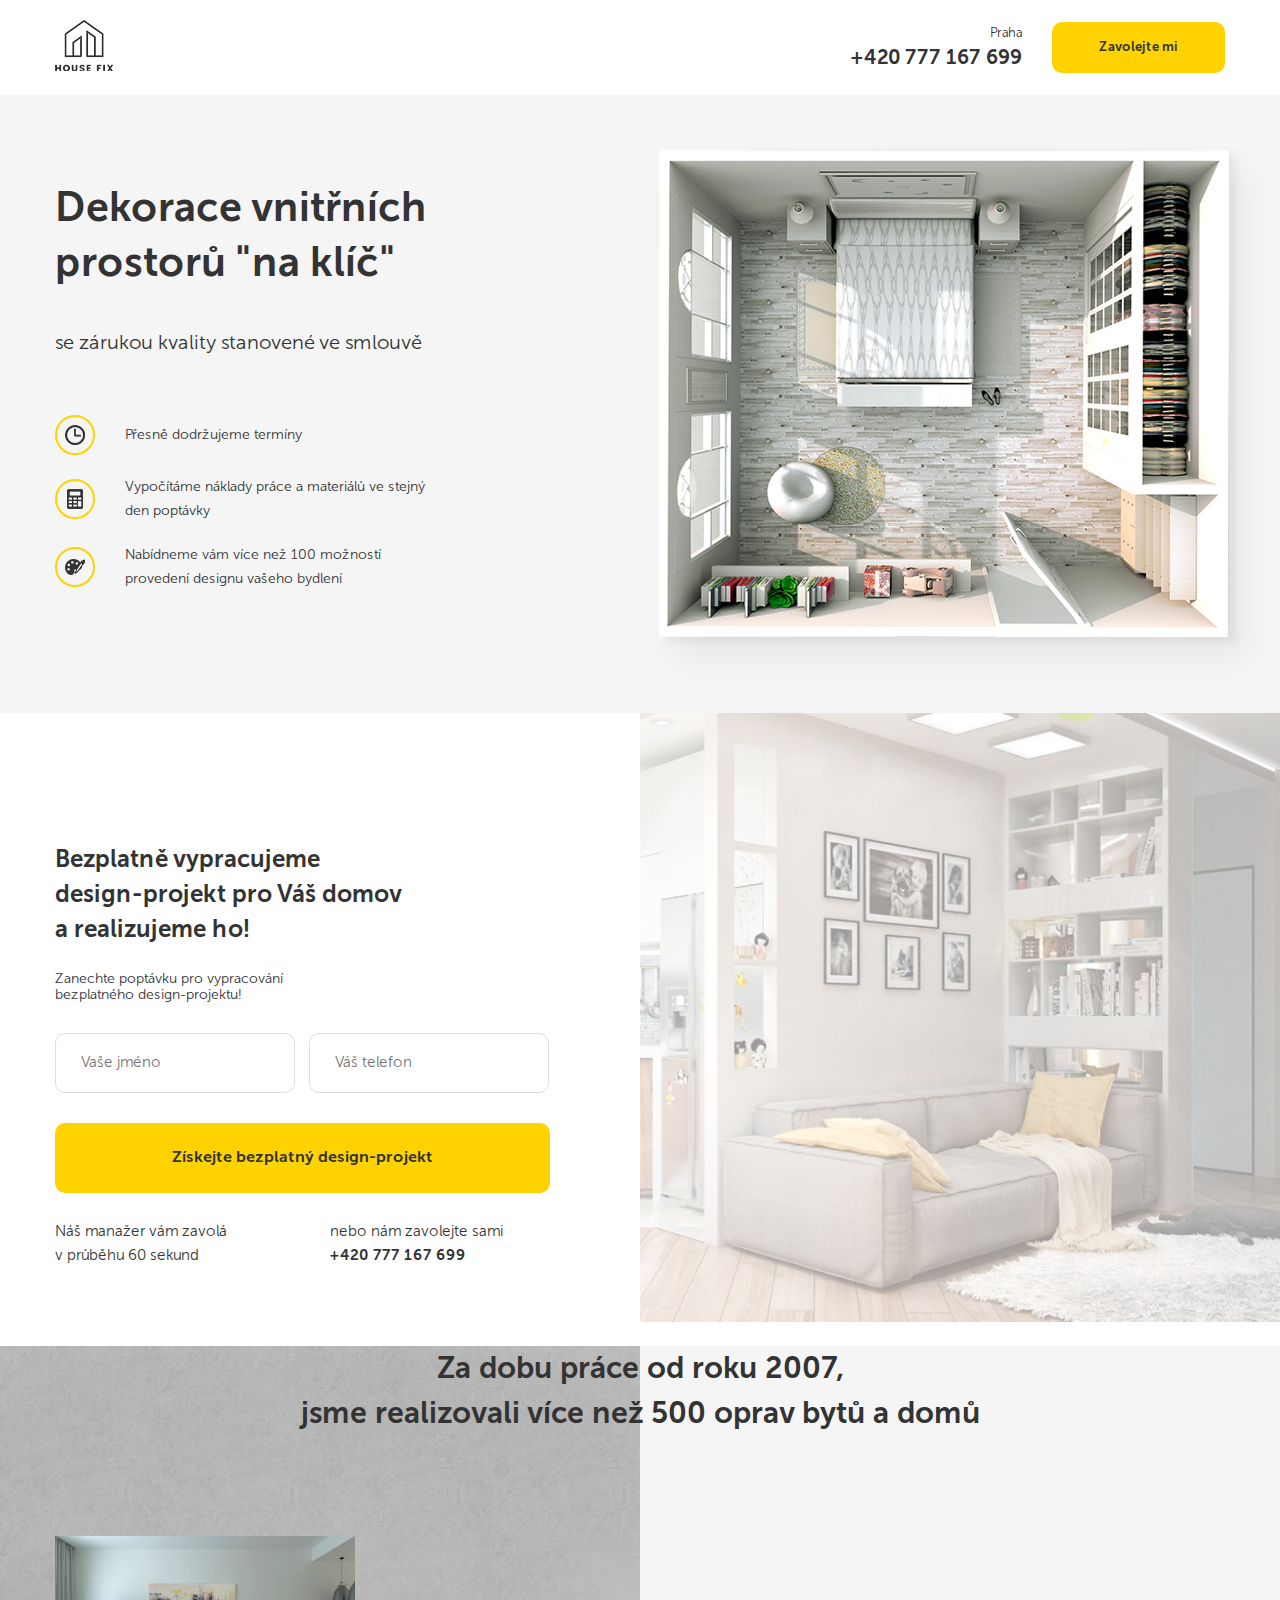
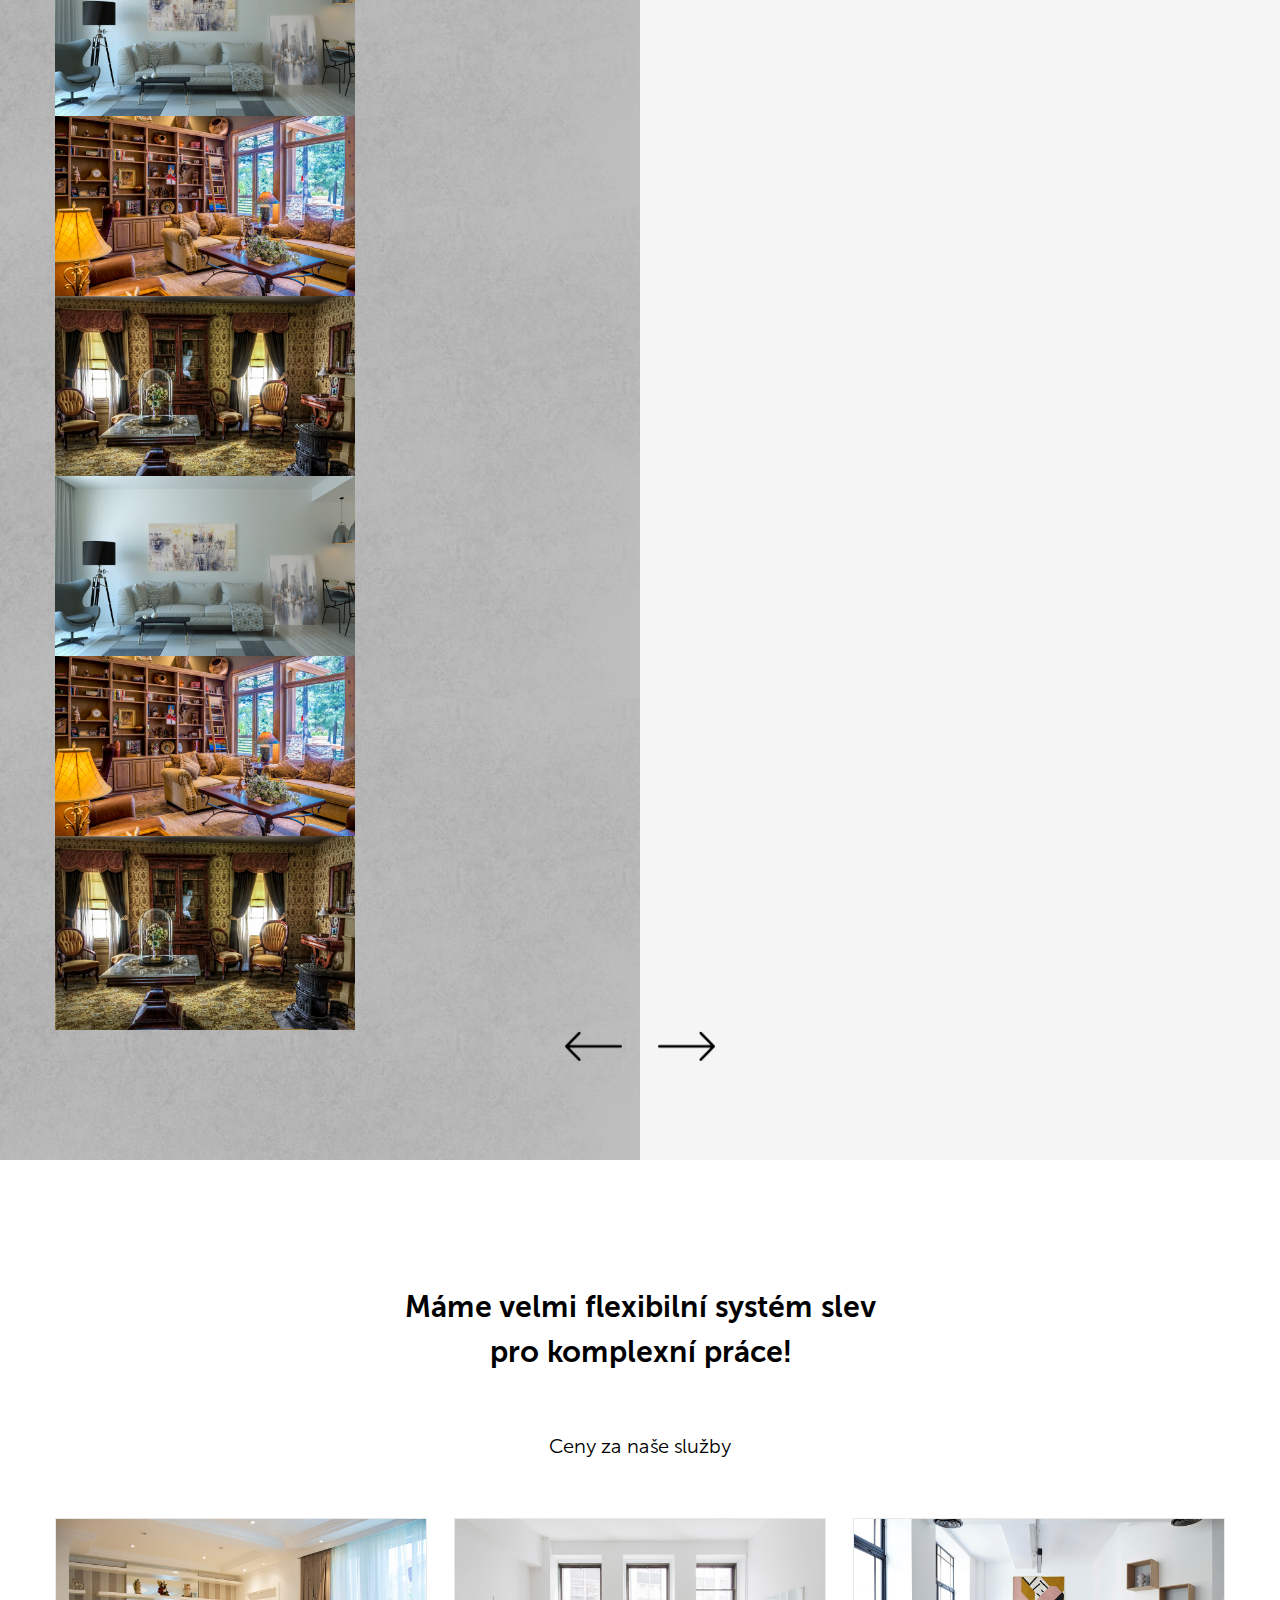
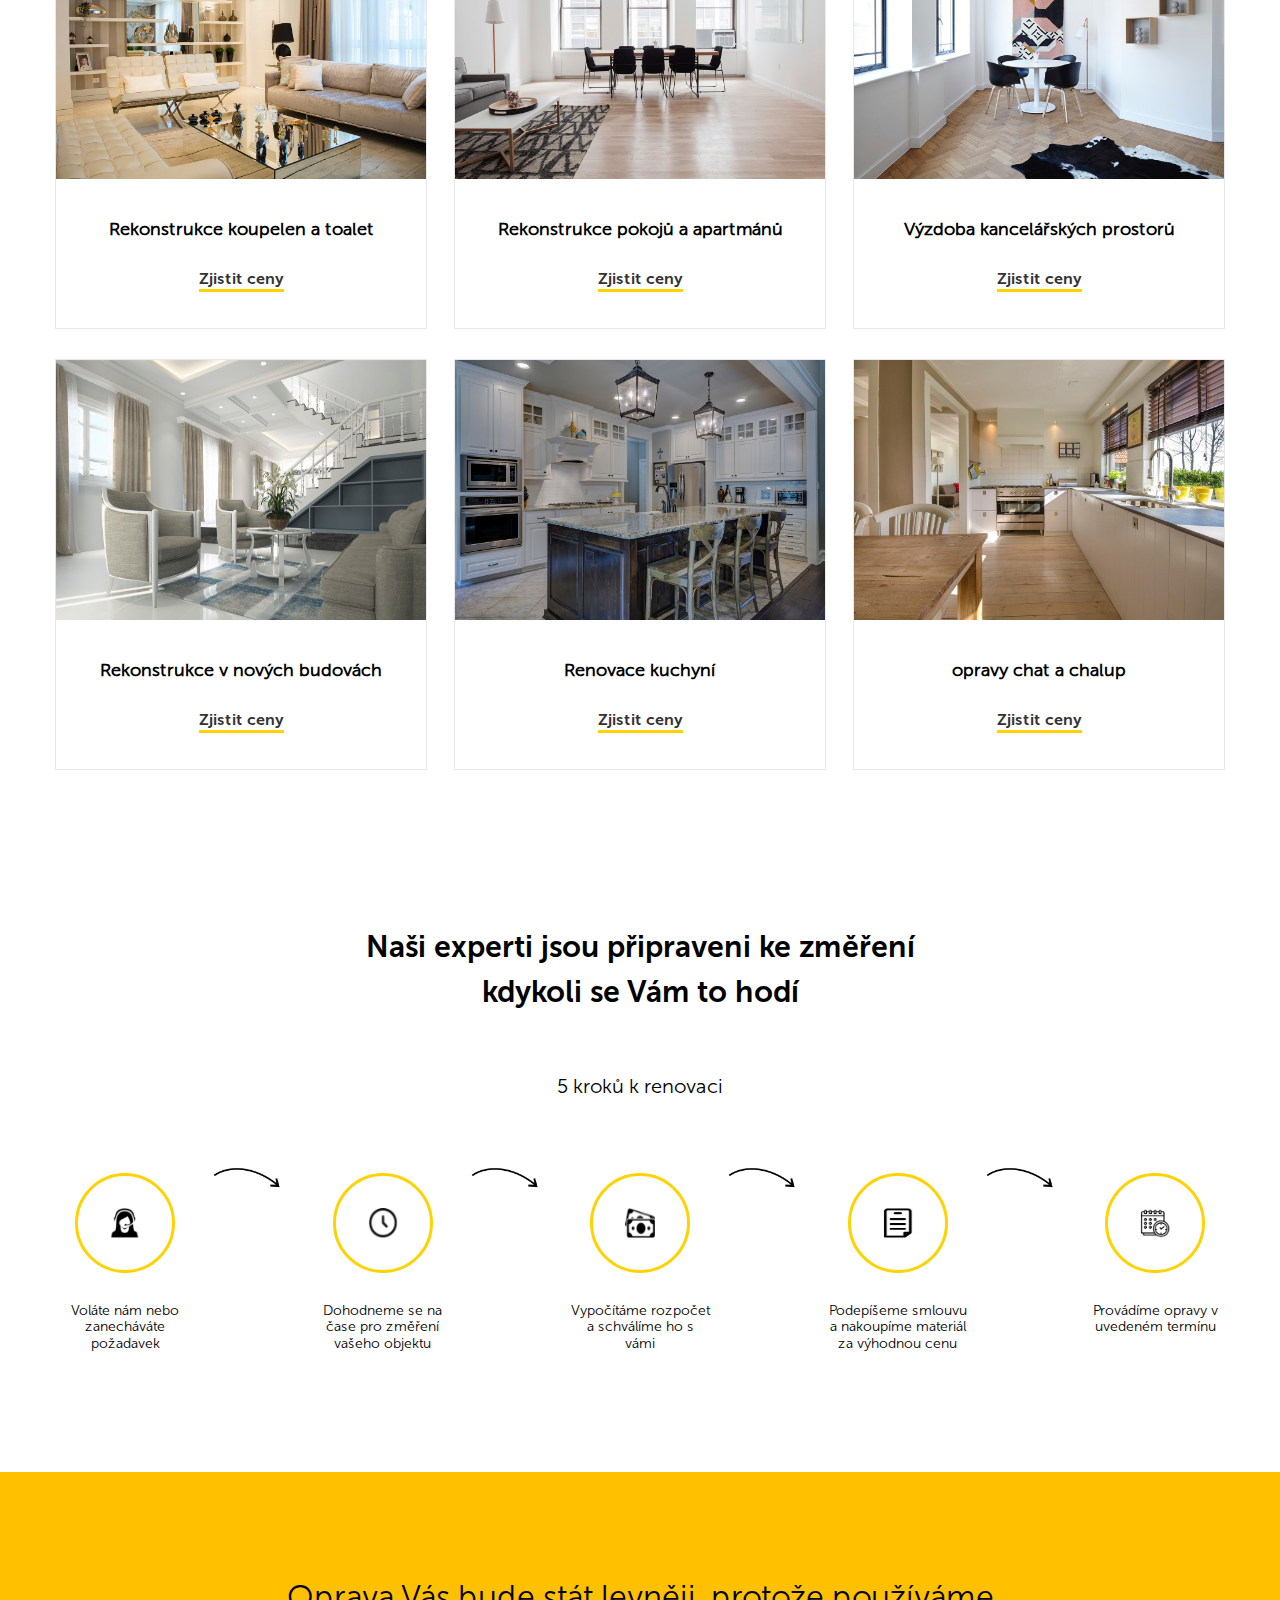
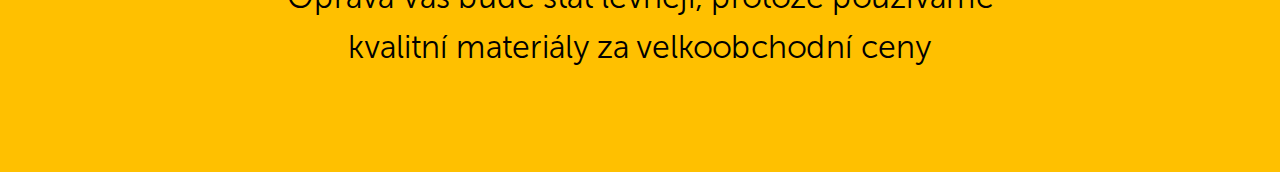
==== commit 0cbaab3a: "přidání icons a responzibilita na mobil" ====
--- a/src/index.html
+++ b/src/index.html
@@ -259,6 +259,15 @@
             </div>
         </section>
 
+
+        <div class="notice">
+            <div class="container">
+                <h2 class="notice__text">
+                    Oprava Vás bude stát levněji, protože používáme kvalitní materiály za velkoobchodní ceny
+                </h2>
+            </div>
+        </div>
+
     </main>
 
    
--- a/src/css/style.css
+++ b/src/css/style.css
@@ -682,8 +682,20 @@
   margin-bottom: 60px;
 }
 
+@media (max-width: 1024px) {
+  .steps__title {
+    margin-bottom: 20px;
+  }
+}
+
 .steps__subtitle {
   margin-bottom: 75px;
+}
+
+@media (max-width: 1024px) {
+  .steps__subtitle {
+    margin-bottom: 45px;
+  }
 }
 
 .icons {
@@ -693,6 +705,12 @@
   -webkit-box-pack: justify;
       -ms-flex-pack: justify;
           justify-content: space-between;
+}
+
+@media (max-width: 1024px) {
+  .icons {
+    display: block;
+  }
 }
 
 .icon {
@@ -715,6 +733,12 @@
   background-image: url("../img/arrow1.jpg");
 }
 
+@media (max-width: 1024px) {
+  .icon::after {
+    display: none;
+  }
+}
+
 .icon__image {
   width: 100px;
   height: 100px;
@@ -745,4 +769,18 @@
   display: inline-block;
   font-size: 14px;
 }
+
+.notice {
+  background-color: #ffc000;
+  padding: 100px 0;
+}
+
+.notice__text {
+  text-align: center;
+  font-size: 32px;
+  max-width: 750px;
+  margin: auto;
+  line-height: 50px;
+  font-weight: 300;
+}
 /*# sourceMappingURL=style.css.map */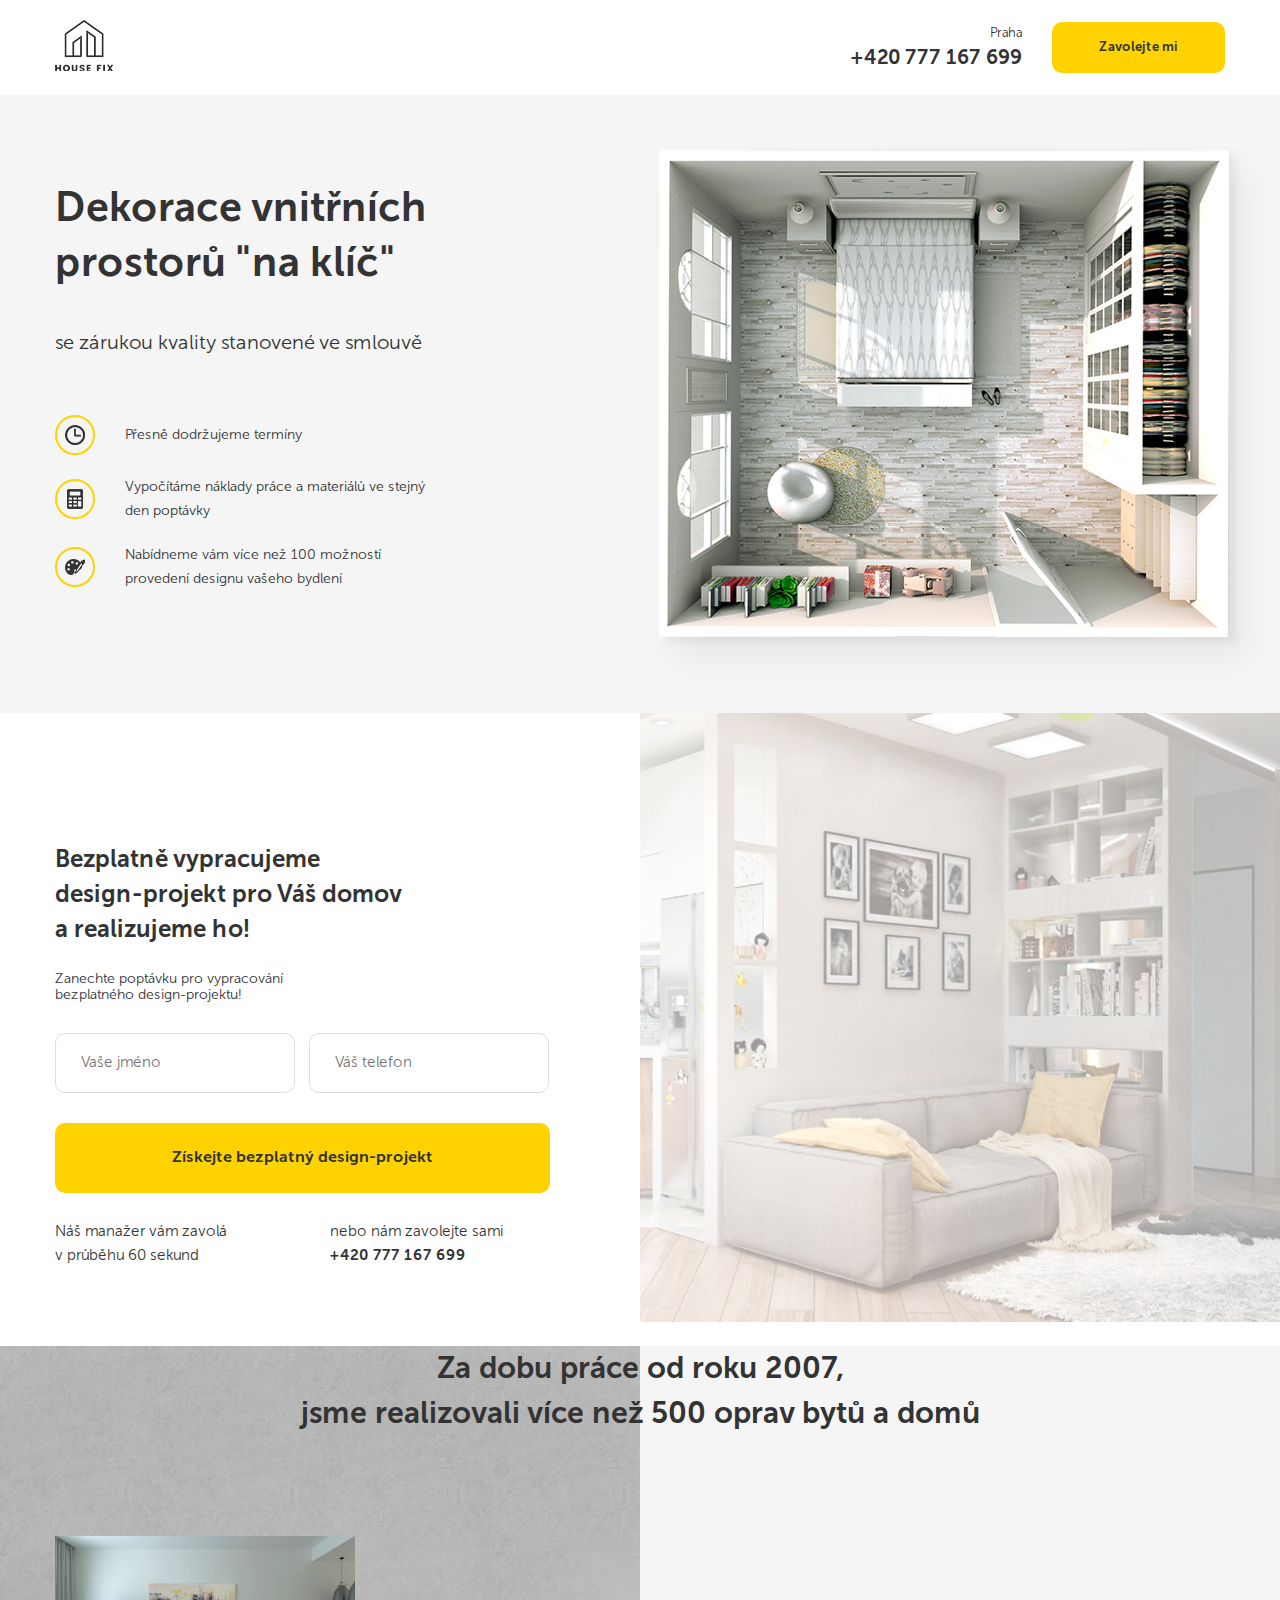
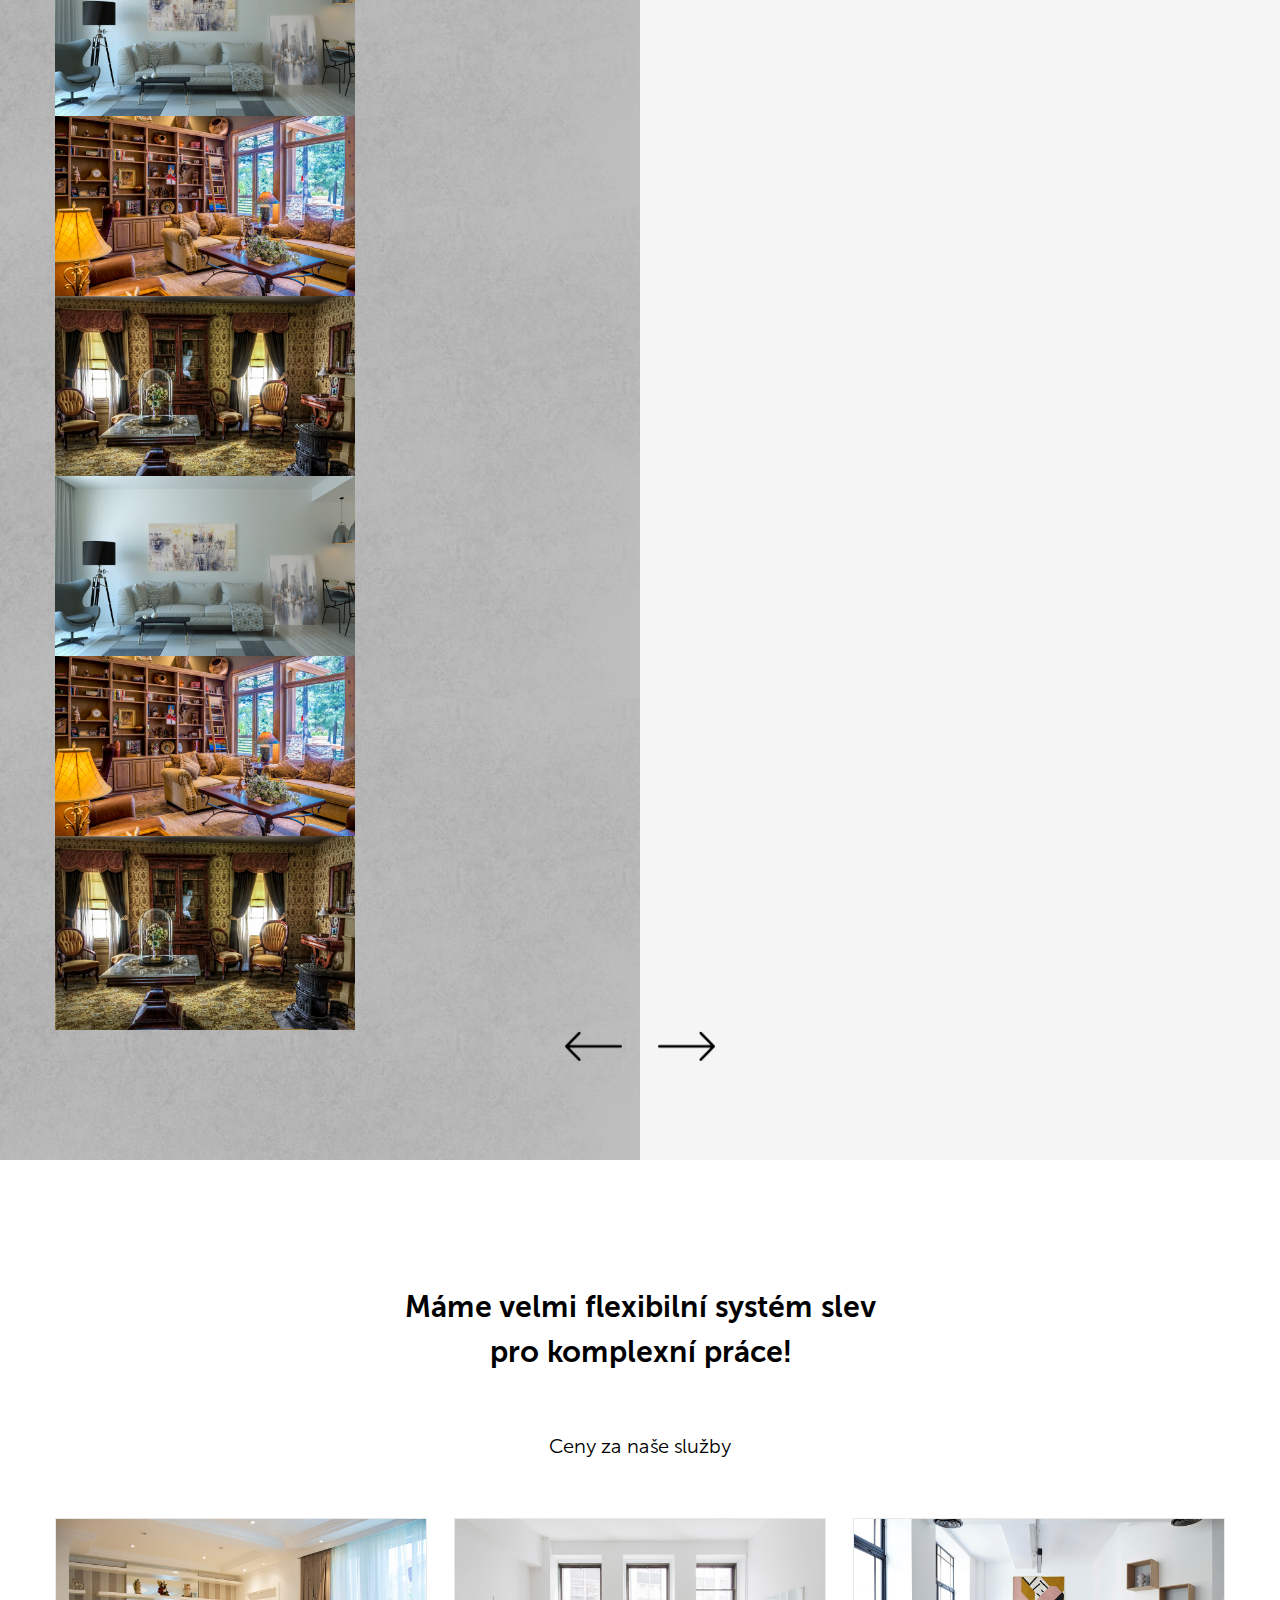
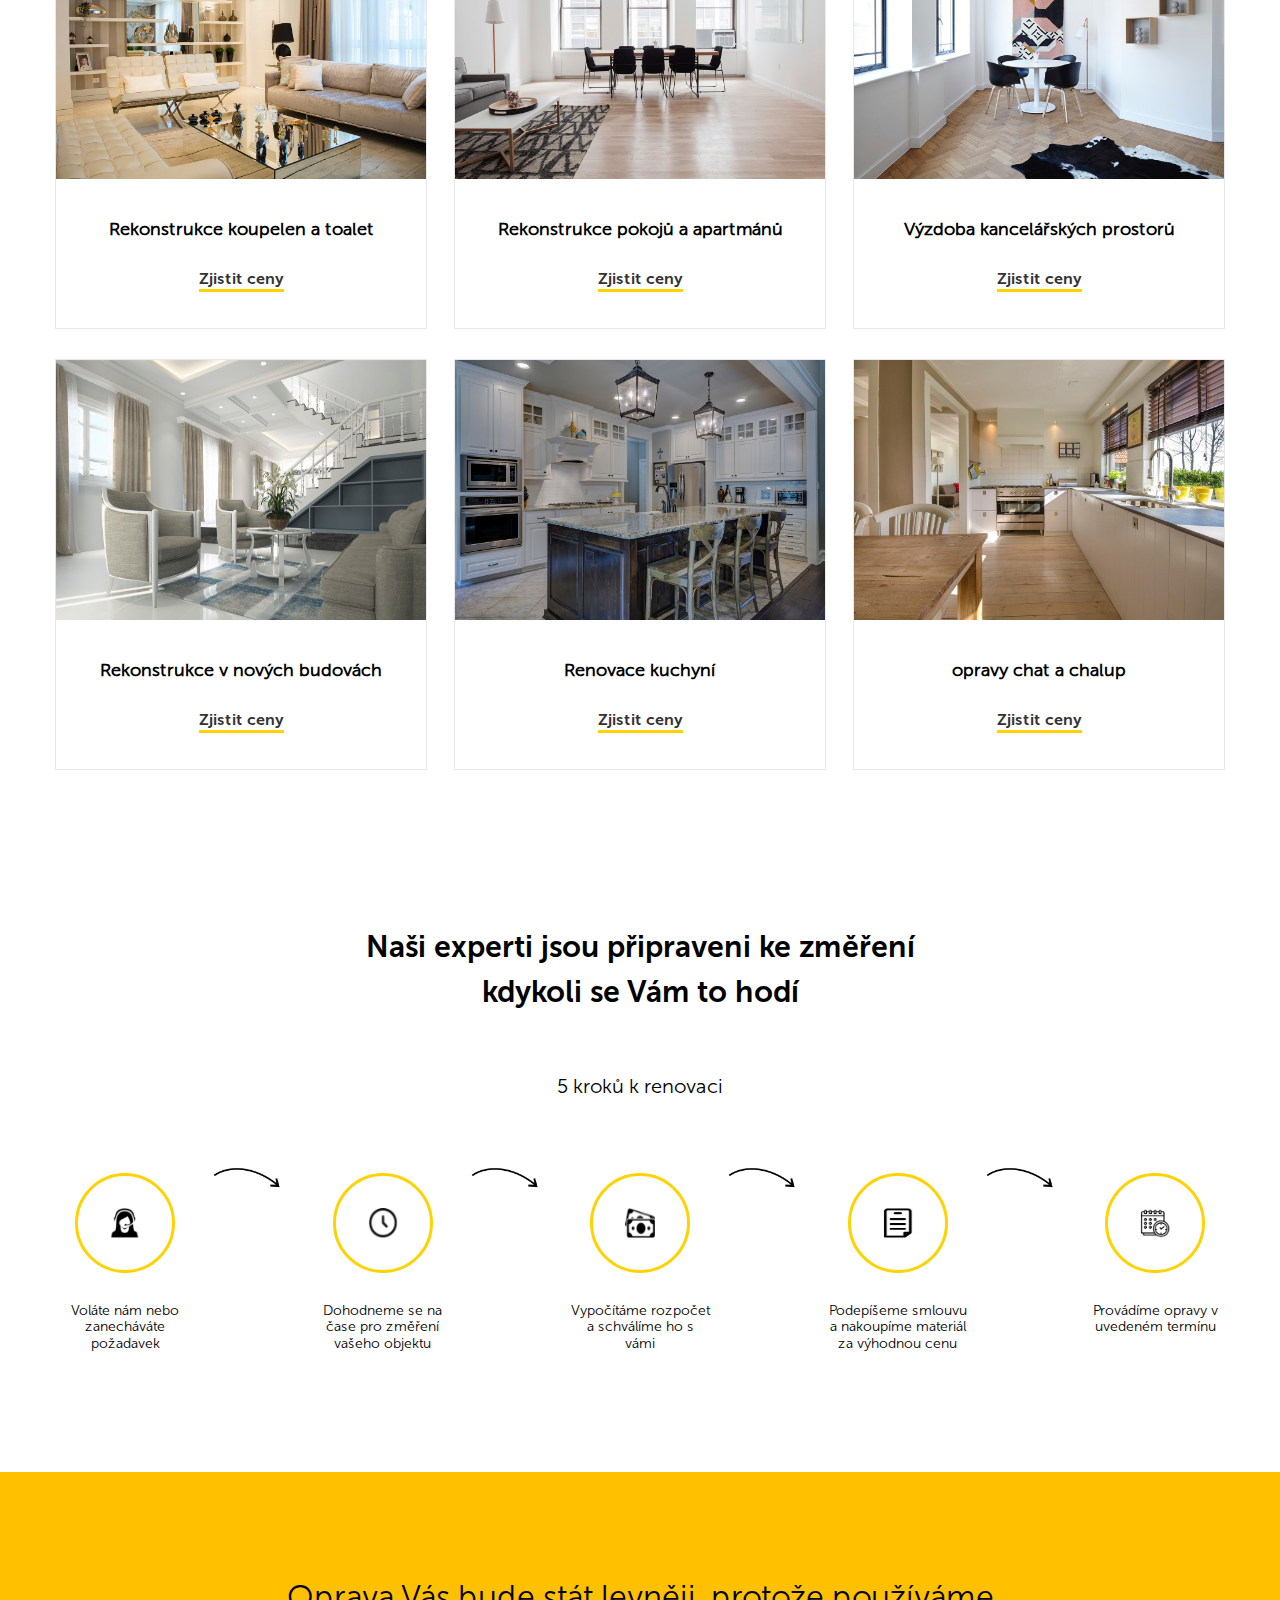
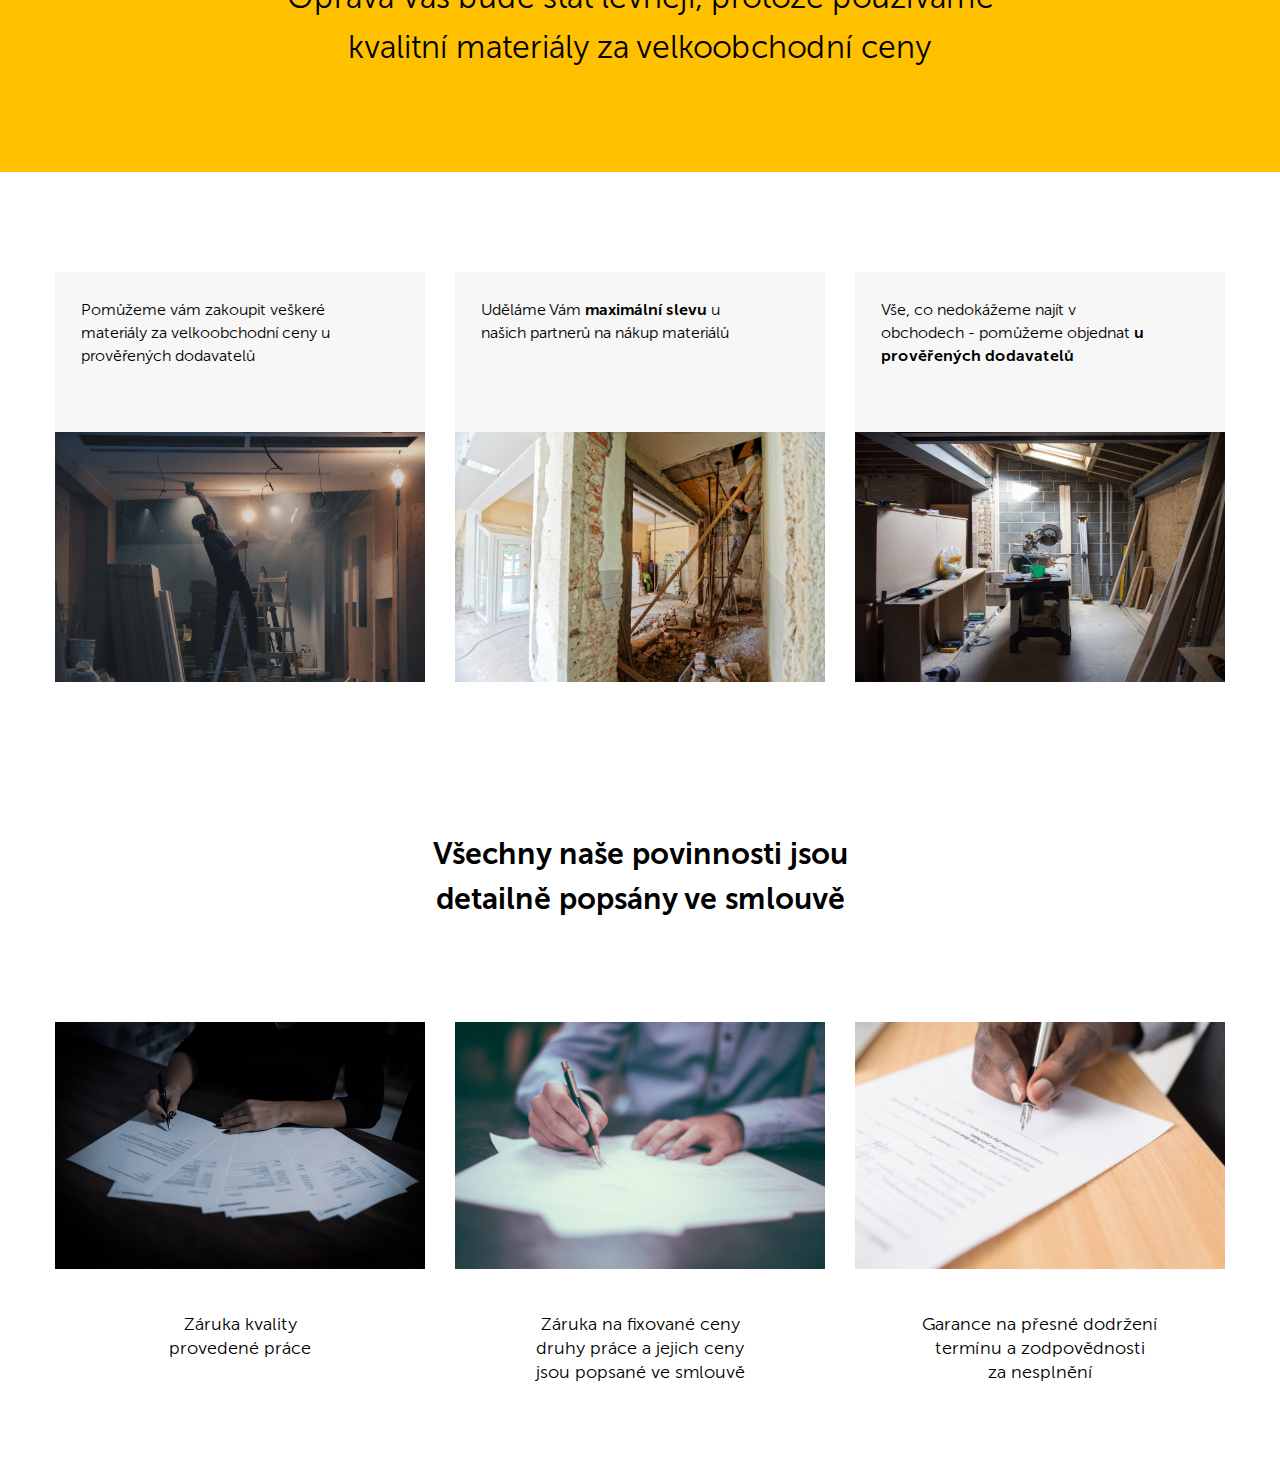
==== commit 7f0fd8a8: "doplnění sekce info a smlouvy" ====
--- a/src/index.html
+++ b/src/index.html
@@ -260,17 +260,61 @@
         </section>
 
 
-        <div class="notice">
+        <section class="notice">
             <div class="container">
                 <h2 class="notice__text">
                     Oprava Vás bude stát levněji, protože používáme kvalitní materiály za velkoobchodní ceny
                 </h2>
             </div>
-        </div>
+        </section>
+
+
+
+        <section class="info">
+            <div class="container">
+                <div class="benefits info__block">
+                    <div class="benefit">
+                        <span class="benefit__text">Pomůžeme vám zakoupit veškeré materiály za velkoobchodní ceny u prověřených dodavatelů</span>
+                        <img class="benefit__image" src="img/builder1.jpg" alt="builder1">
+                    </div>
+                    <div class="benefit">
+                        <span class="benefit__text">Uděláme Vám <strong>maximální slevu</strong> u našich partnerů na nákup materiálů</span>
+                        <img class="benefit__image" src="img/builder2.jpg" alt="builder2">
+                    </div>
+                    <div class="benefit">
+                        <span class="benefit__text">Vše, co nedokážeme najít v obchodech - pomůžeme objednat <strong>u prověřených dodavatelů</strong> </span>
+                        <img class="benefit__image" src="img/builder3.jpg" alt="builder3">
+                    </div>
+                </div>
+                <div class="documents">
+                    <h2 class="section-title documents__title">Všechny naše povinnosti jsou <br> detailně popsány ve smlouvě</h2>
+                    <div class="documents-block">
+                        <div class="documents-block__item">
+                            <div class="documents-block__image">
+                                <img src="img/doc1.jpg" alt="document1">
+                            </div>
+                            <div class="documents-block__text">Záruka kvality <br> provedené práce</div>
+                        </div>
+                        <div class="documents-block__item">
+                            <div class="documents-block__image">
+                                <img src="img/doc2.jpg" alt="document2">
+                            </div>
+                            <div class="documents-block__text">Záruka na fixované ceny <br> druhy práce a jejich ceny <br> jsou popsané ve smlouvě</div>
+                        </div>
+                        <div class="documents-block__item">
+                            <div class="documents-block__image">
+                                <img src="img/doc3.jpg" alt="document3">
+                            </div>
+                            <div class="documents-block__text">Garance na přesné dodržení <br> termínu a zodpovědnosti <br> za nesplnění</div>
+                        </div>
+                    </div> 
+                </div>
+            </div>
+        </section>
 
     </main>
 
-   
+ 
 
     
 
--- a/src/css/style.css
+++ b/src/css/style.css
@@ -783,4 +783,82 @@
   line-height: 50px;
   font-weight: 300;
 }
+
+.info {
+  padding: 100px 0;
+}
+
+.info__block {
+  margin-bottom: 150px;
+}
+
+.benefits {
+  display: -webkit-box;
+  display: -ms-flexbox;
+  display: flex;
+  -webkit-box-pack: justify;
+      -ms-flex-pack: justify;
+          justify-content: space-between;
+}
+
+.benefit {
+  background-color: #f7f7f7;
+  height: 410px;
+  display: -webkit-box;
+  display: -ms-flexbox;
+  display: flex;
+  -webkit-box-orient: vertical;
+  -webkit-box-direction: normal;
+      -ms-flex-direction: column;
+          flex-direction: column;
+  -webkit-box-pack: justify;
+      -ms-flex-pack: justify;
+          justify-content: space-between;
+  max-width: 370px;
+  position: relative;
+}
+
+.benefit__image {
+  position: absolute;
+  bottom: 0;
+  left: 0;
+  width: 370px;
+  height: 250px;
+}
+
+.benefit__text {
+  margin: 26px 80px 0 26px;
+  font-size: 16px;
+  line-height: 23px;
+}
+
+.benefit__text strong {
+  font-family: 'Museo Sans Bold', sans-serif;
+  font-weight: 700;
+}
+
+.documents__title {
+  margin-bottom: 100px;
+}
+
+.documents-block {
+  display: -webkit-box;
+  display: -ms-flexbox;
+  display: flex;
+  -webkit-box-pack: justify;
+      -ms-flex-pack: justify;
+          justify-content: space-between;
+}
+
+.documents-block__text {
+  text-align: center;
+  margin-top: 40px;
+  line-height: 24px;
+  font-size: 18px;
+}
+
+.documents-block__image {
+  height: 250px;
+  width: 370px;
+}
 /*# sourceMappingURL=style.css.map */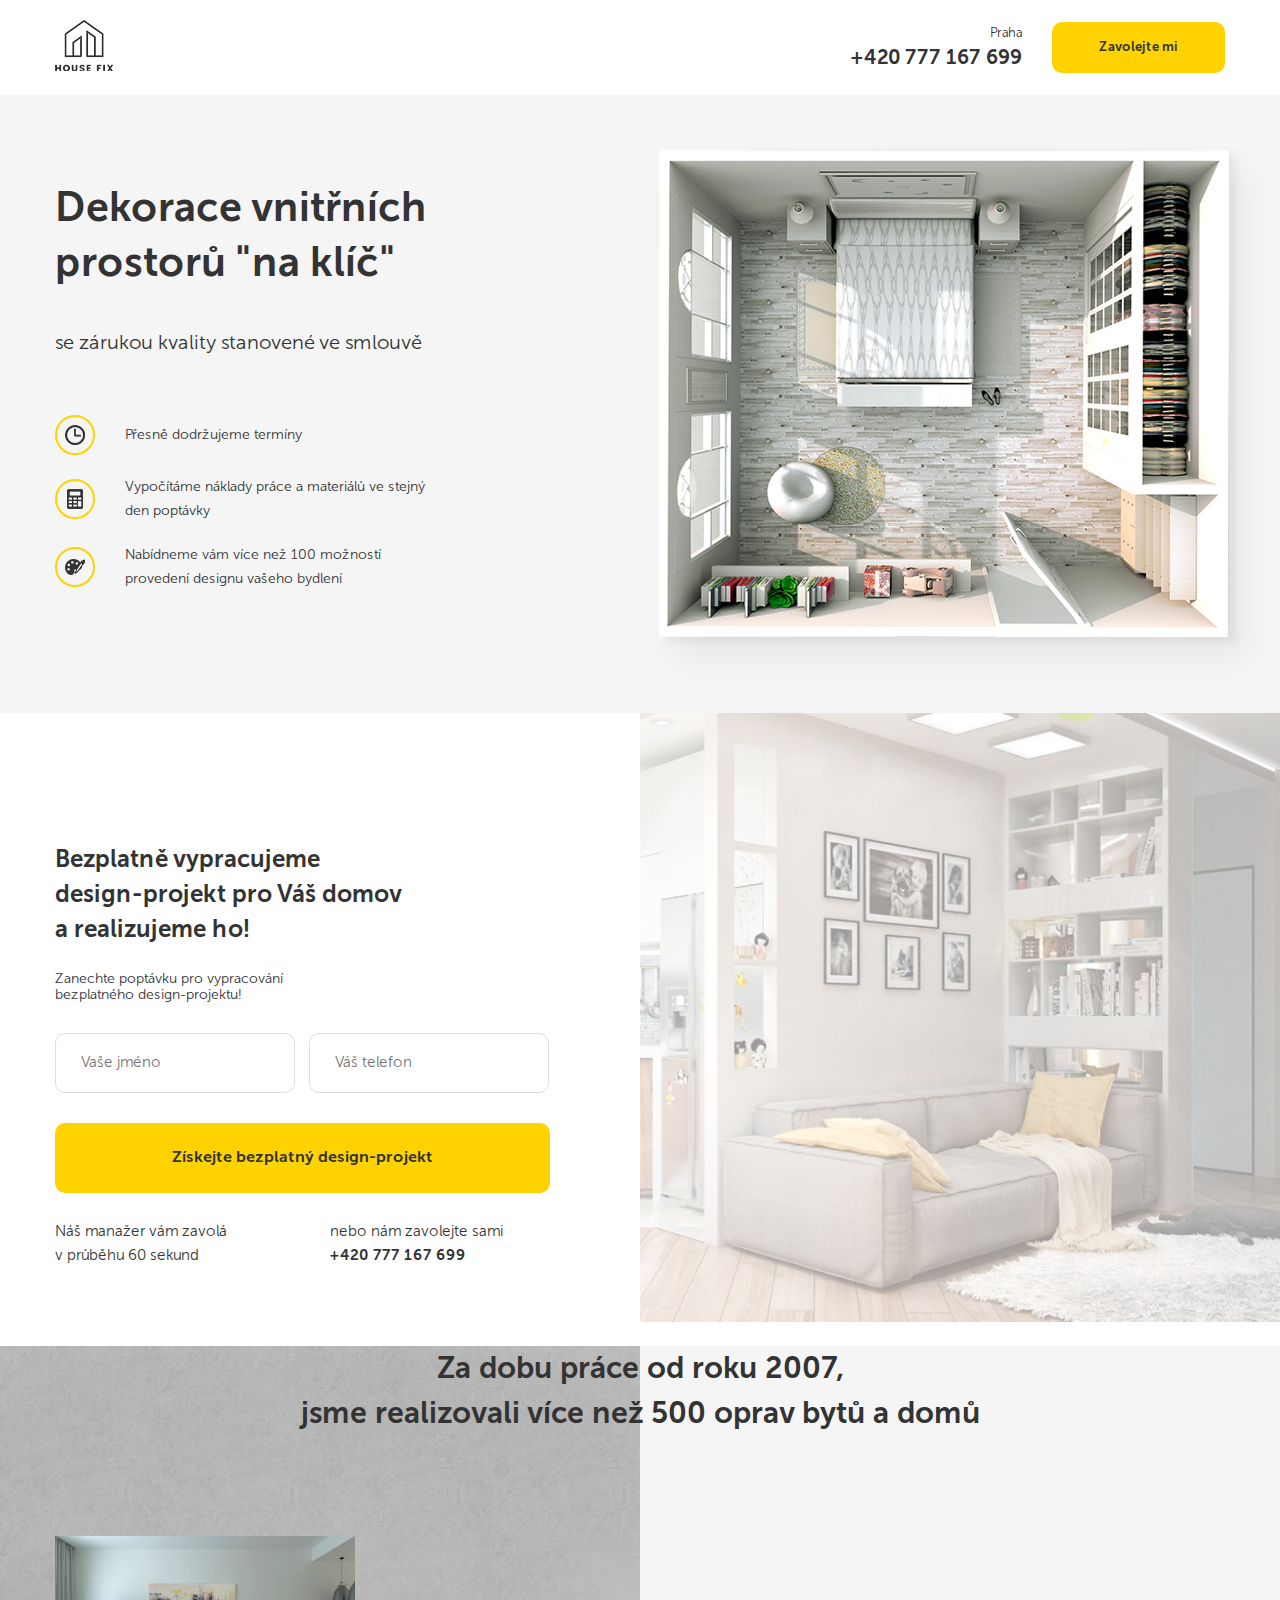
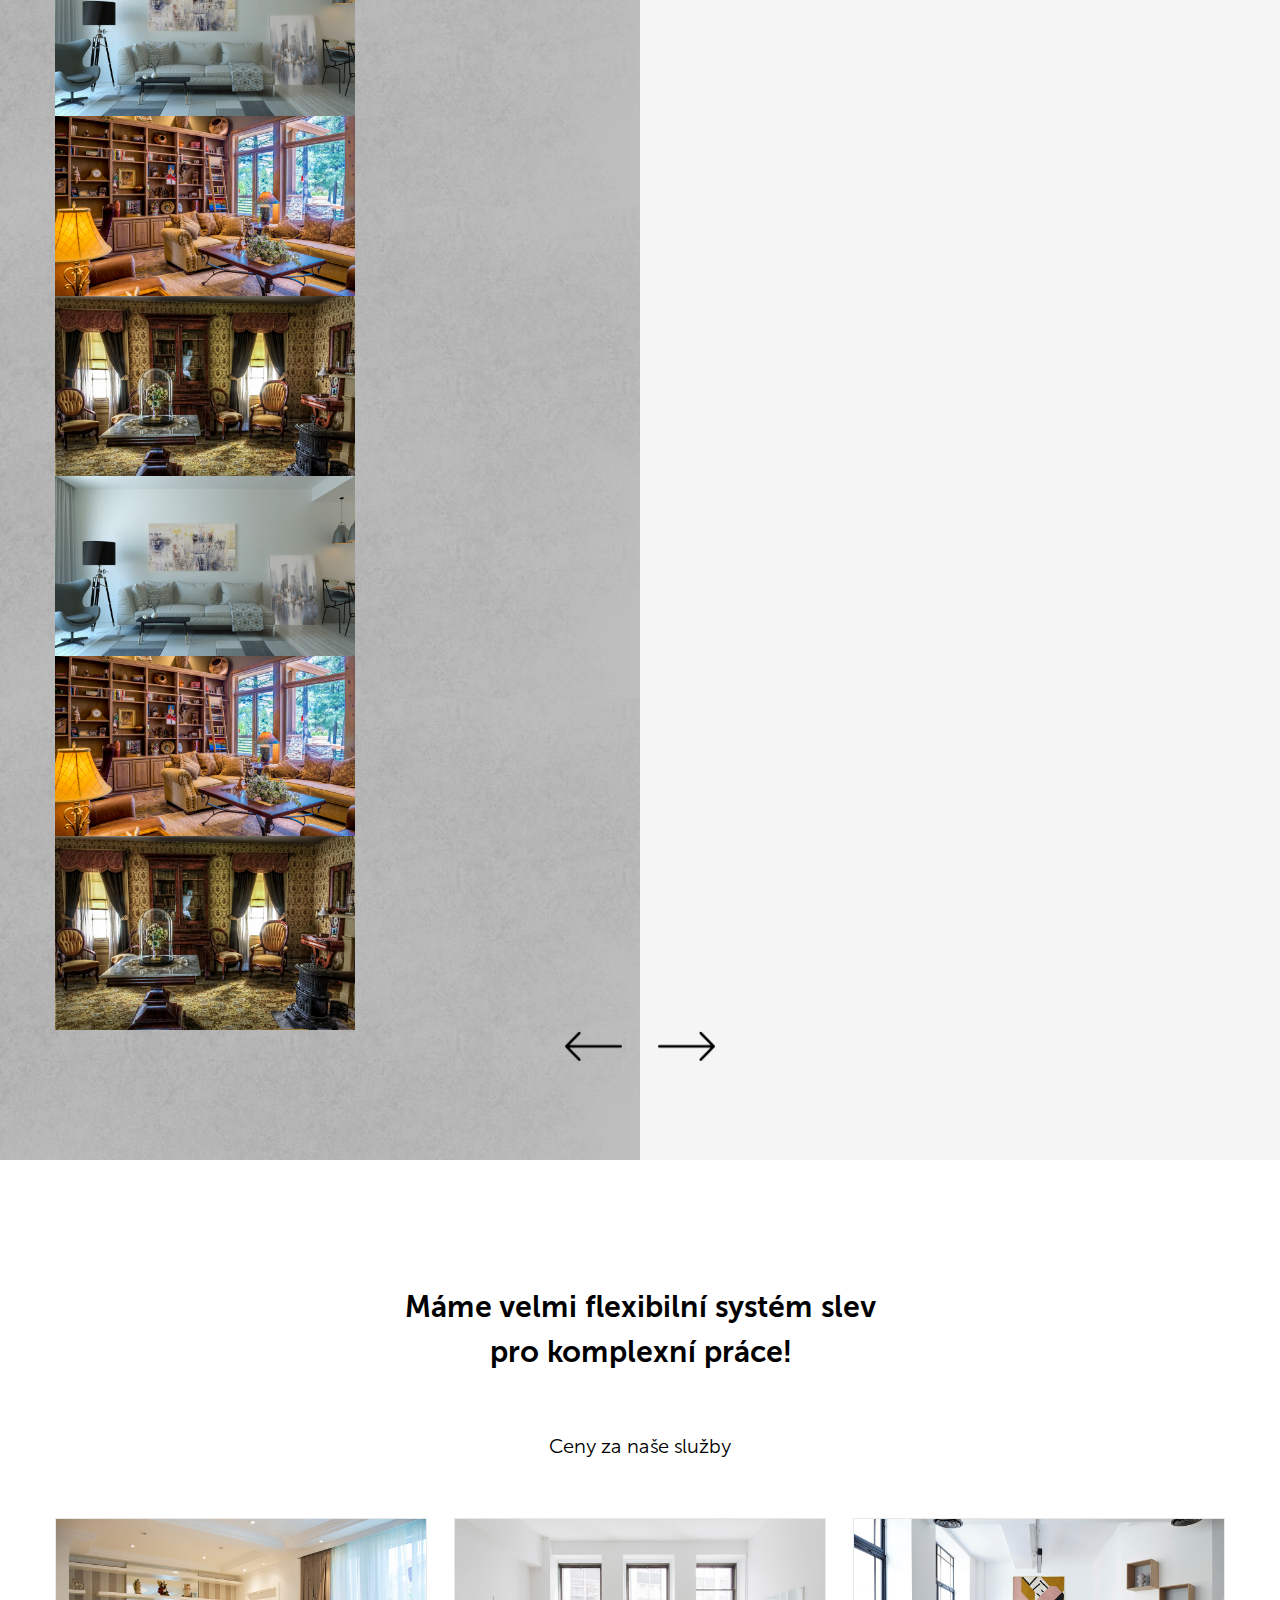
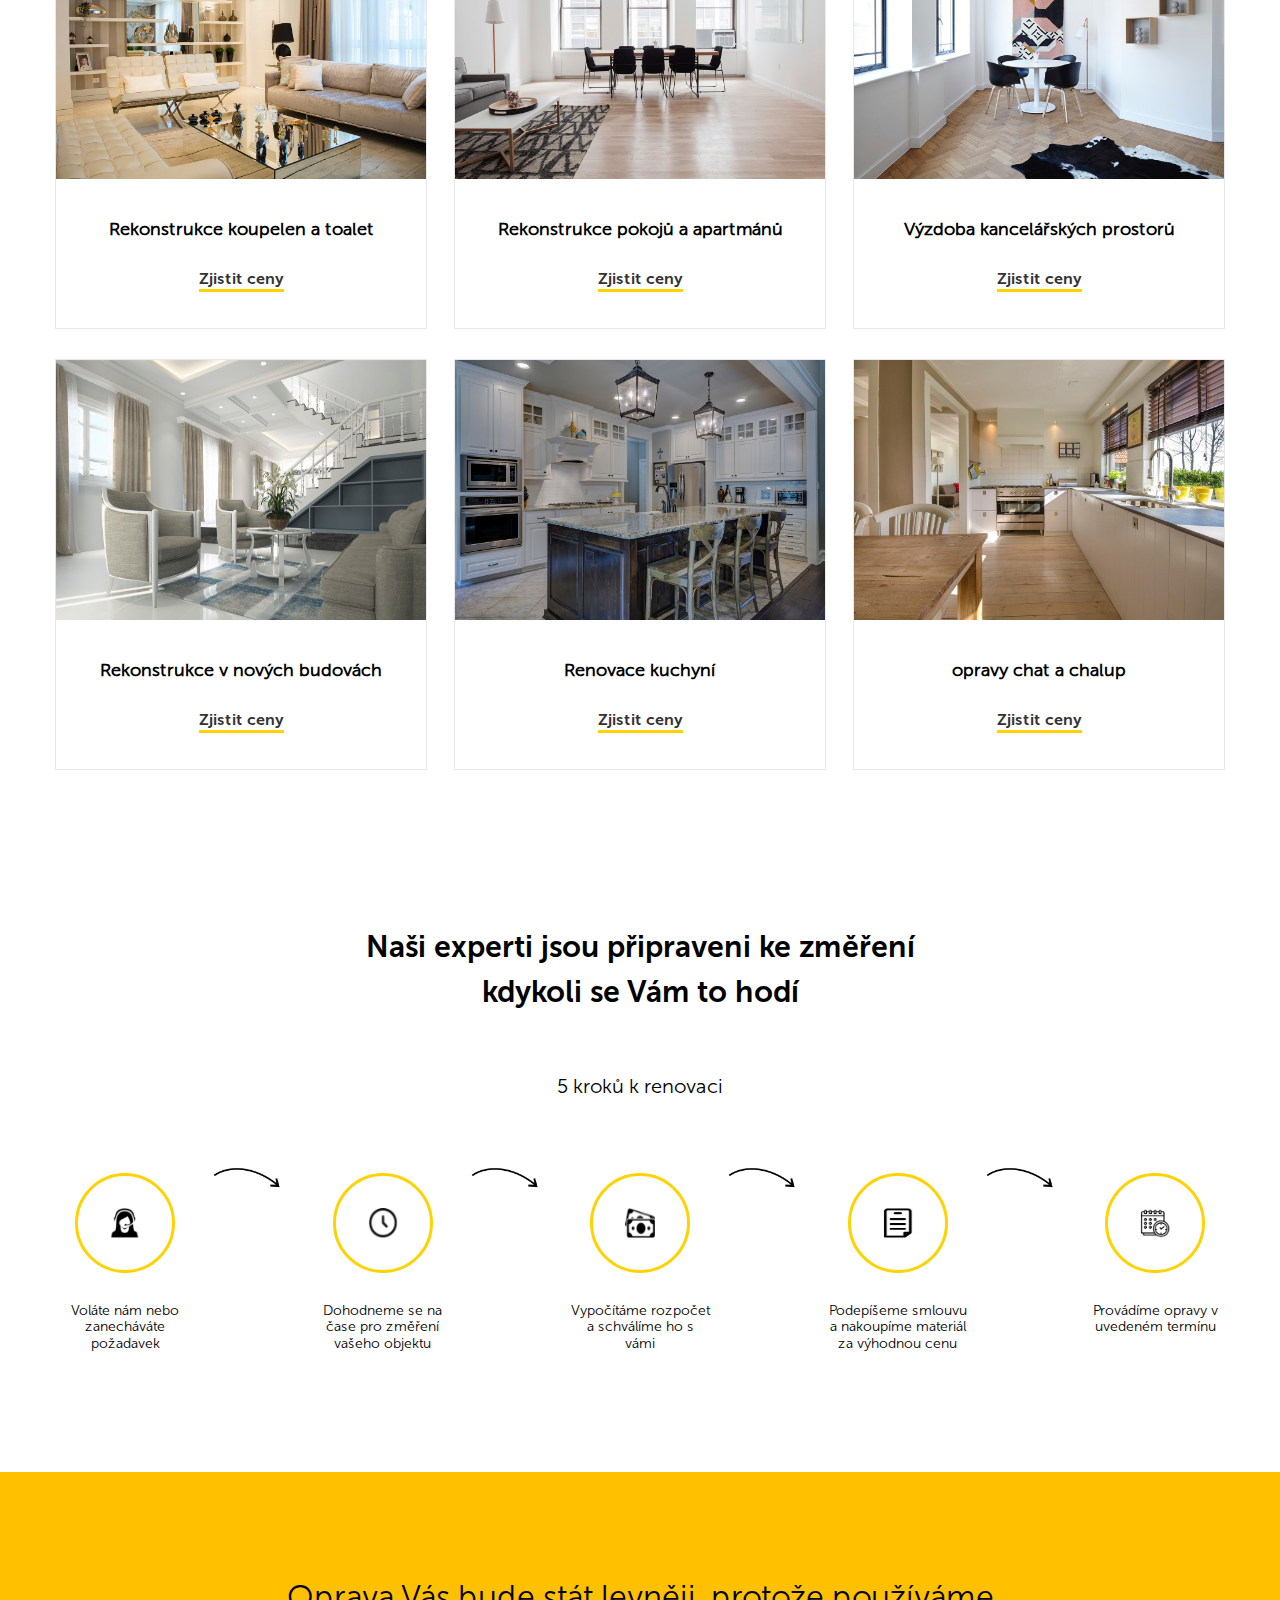
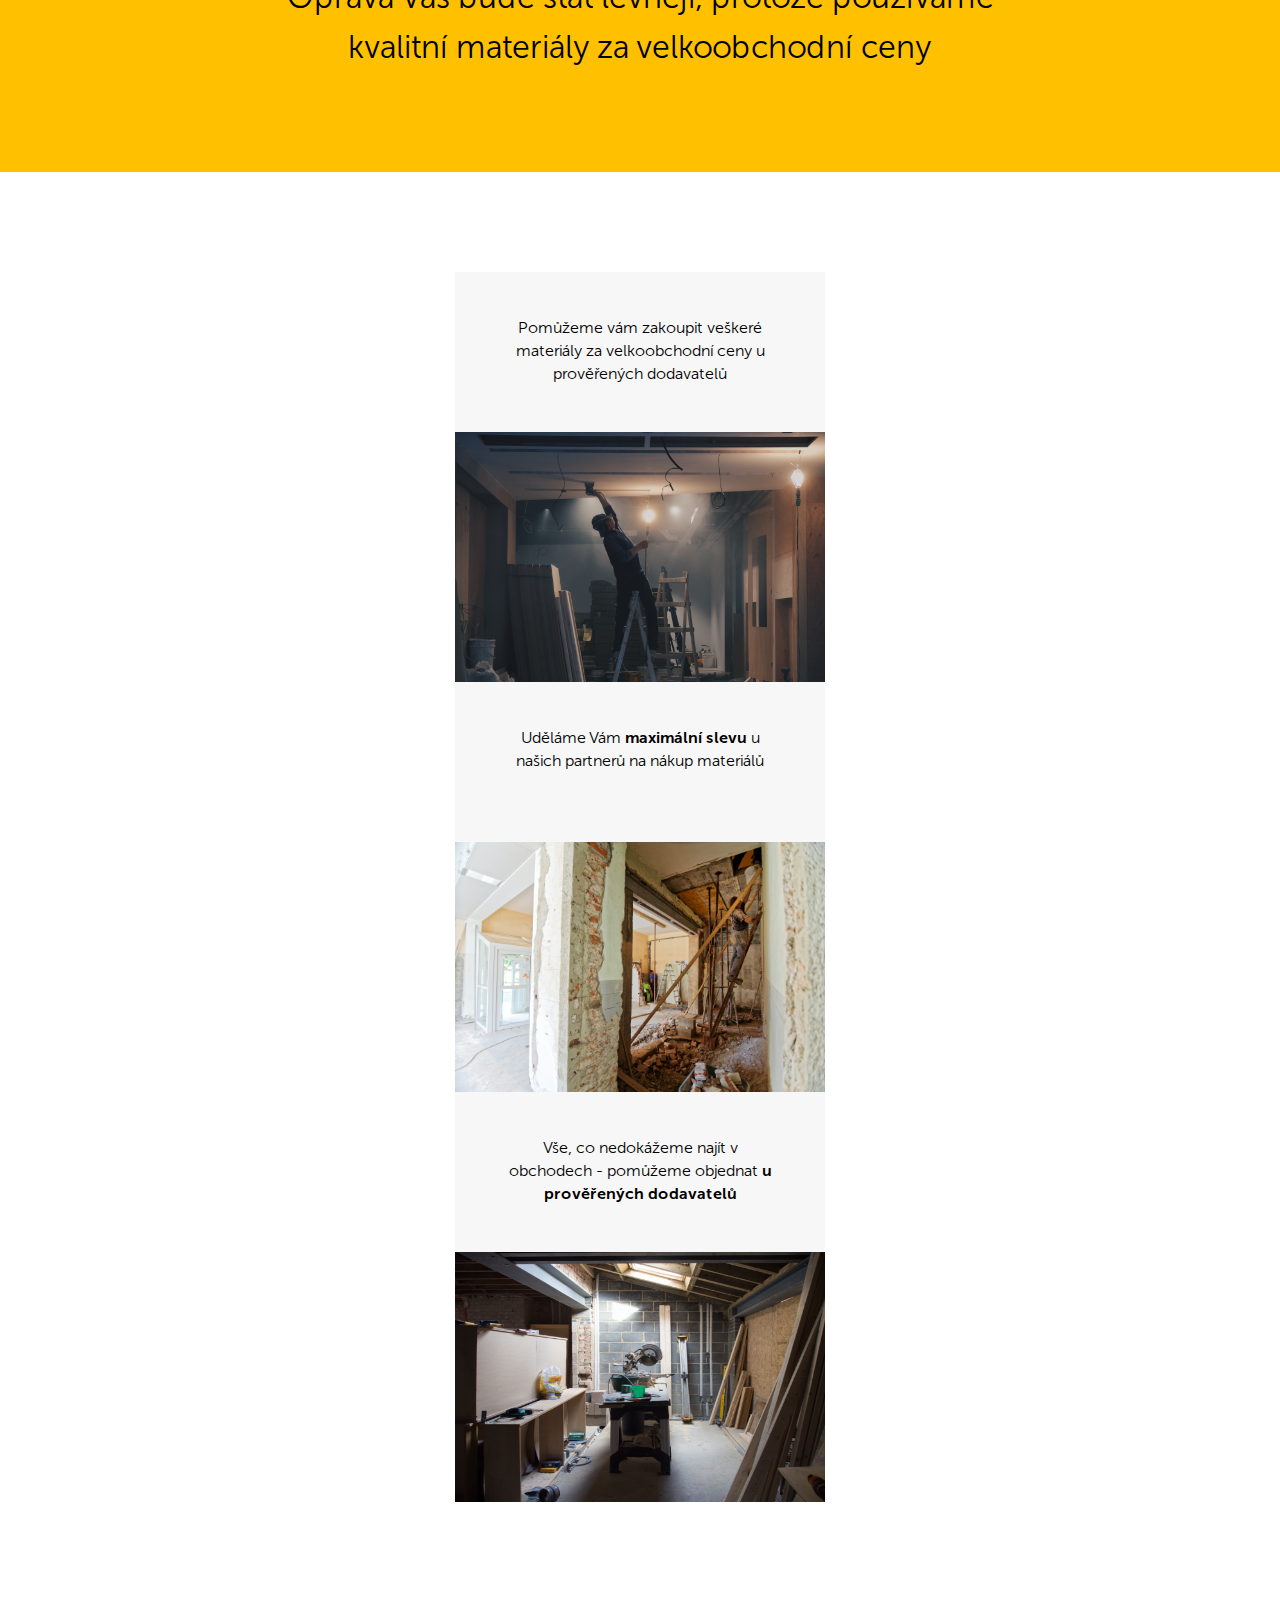
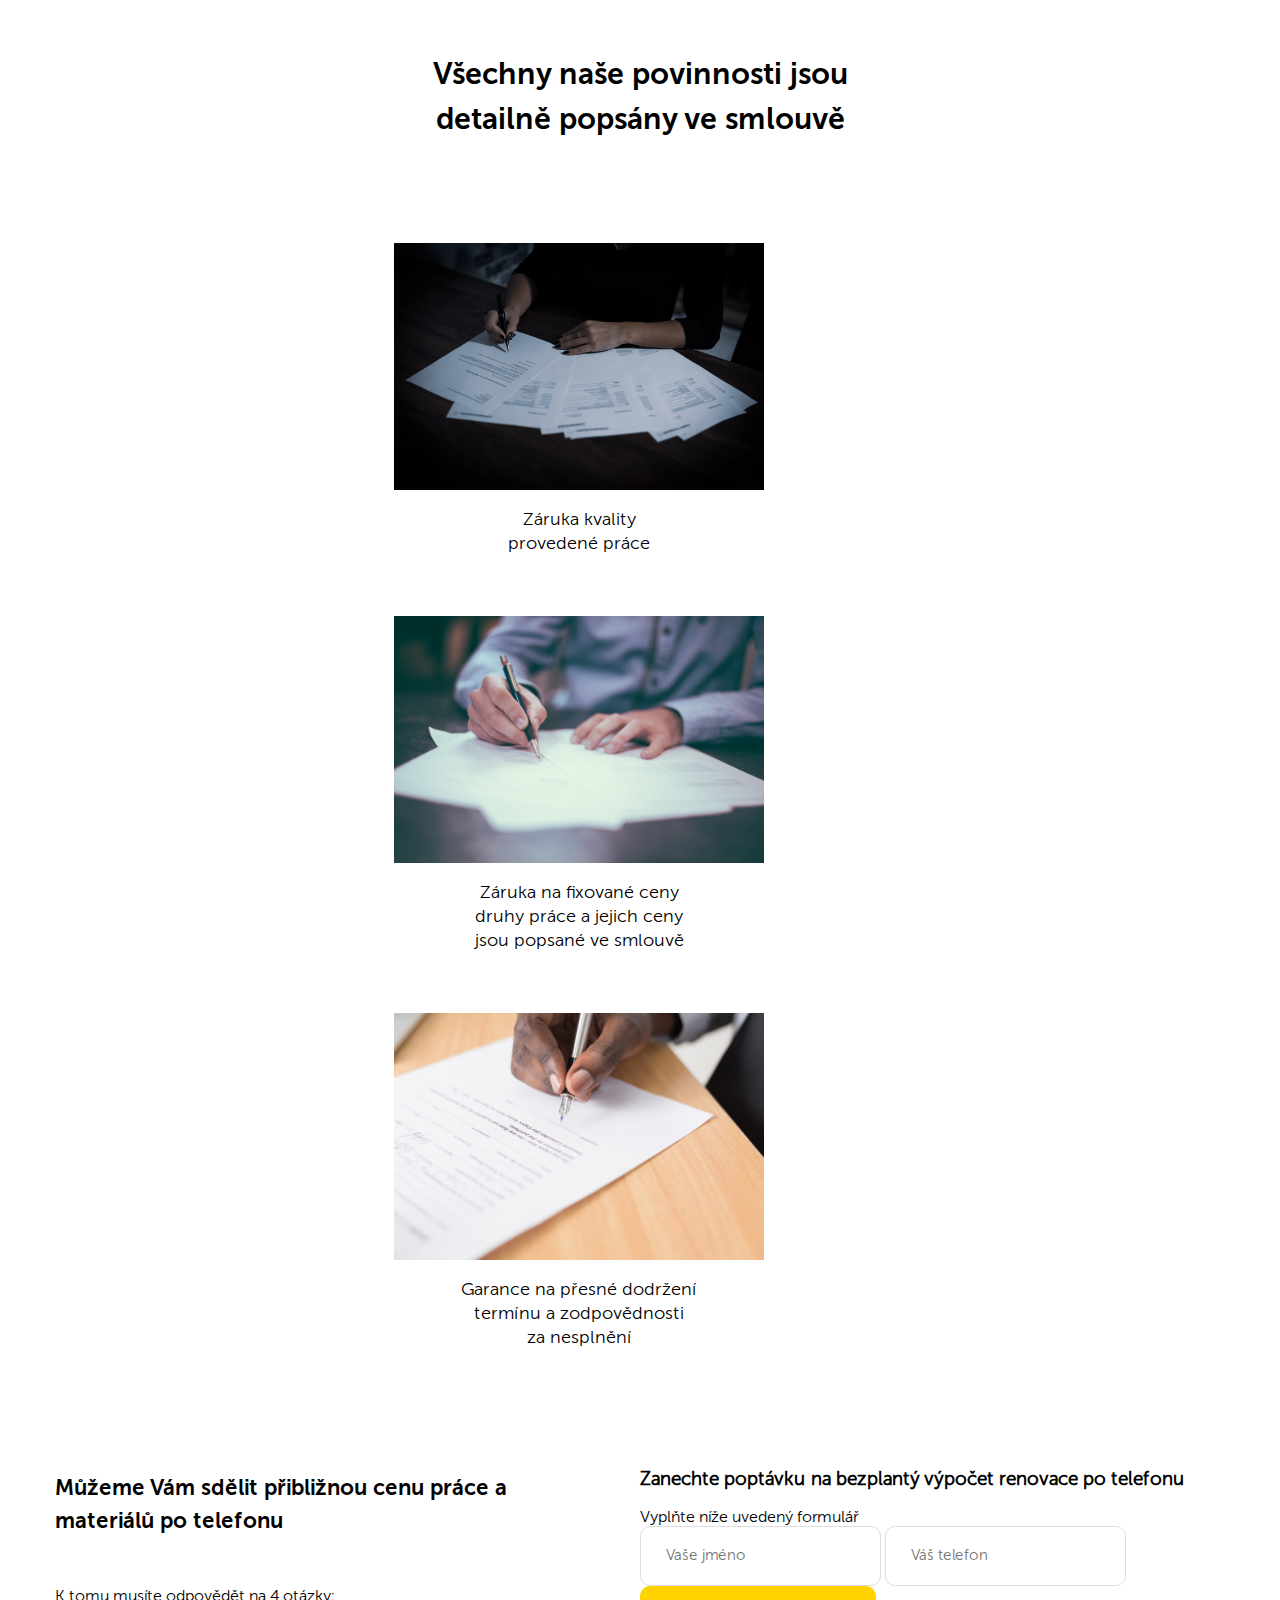
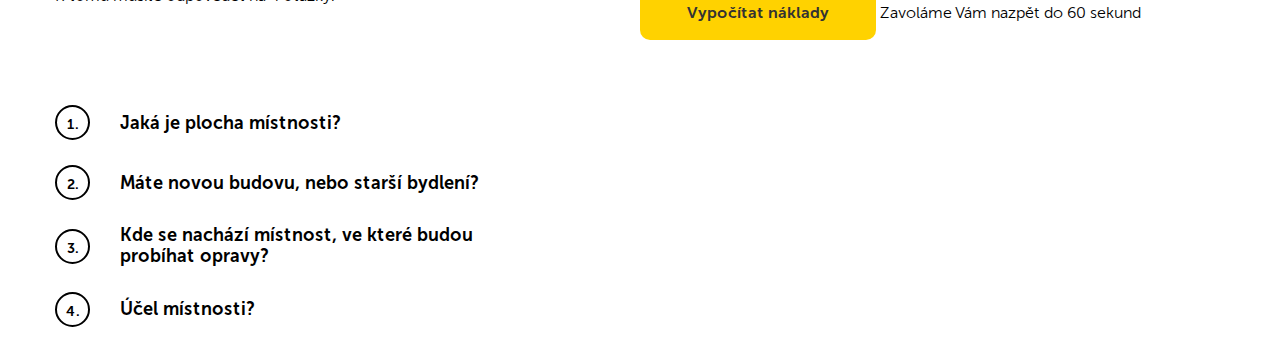
==== commit e15cffba: "rozdělání dotazníku" ====
--- a/src/index.html
+++ b/src/index.html
@@ -312,6 +312,46 @@
             </div>
         </section>
 
+        <section class="brief">
+            <div class="container">
+                <div class="brief-block">
+                    <div class="interview brief__interview">
+                        <h3 class="interview__title">Můžeme Vám sdělit přibližnou cenu práce a materiálů po telefonu</h3>
+                        <span class="interview__subtitle">K tomu musíte odpovědět na 4 otázky: </span>
+                        <ul class="interview-list">
+                            <li class="interview-list__item">
+                                <span class="interview-list__counter">1.</span>
+                                <span class="interview-list__text">Jaká je plocha místnosti?</span>
+                            </li>
+                            <li class="interview-list__item">
+                                <span class="interview-list__counter">2.</span>
+                                <span class="interview-list__text">Máte novou budovu, nebo starší bydlení?</span>
+                            </li>
+                            <li class="interview-list__item">
+                                <span class="interview-list__counter">3.</span>
+                                <span class="interview-list__text">Kde se nachází místnost, ve které budou probíhat opravy?</span>
+                            </li>
+                            <li class="interview-list__item">
+                                <span class="interview-list__counter">4.</span>
+                                <span class="interview-list__text">Účel místnosti?</span>
+                            </li>
+                        </ul>
+                    </div>
+                    <div class="form brief__form">
+                        <h3 class="from__title">Zanechte poptávku na bezplantý výpočet renovace po telefonu</h3>
+                        <span class="form__subtitle">Vyplňte níže uvedený formulář</span>
+                        <form action="#" class="form">
+                            <input type="text" class="input brief__input" placeholder="Vaše jméno">
+                            <input type="text" class="input brief__input" placeholder="Váš telefon">
+                            <button class="button brief__button">Vypočítat náklady</button>
+                            <span class="form__description">Zavoláme Vám nazpět do 60 sekund</span>
+                        </form>
+                    </div>
+                </div>
+            </div>
+            
+        </section>
+
     </main>
 
  
--- a/src/css/style.css
+++ b/src/css/style.css
@@ -801,6 +801,18 @@
           justify-content: space-between;
 }
 
+@media (max-width: 1290px) {
+  .benefits {
+    display: block;
+    -webkit-box-pack: justify;
+        -ms-flex-pack: justify;
+            justify-content: space-between;
+    -webkit-box-align: center;
+        -ms-flex-align: center;
+            align-items: center;
+  }
+}
+
 .benefit {
   background-color: #f7f7f7;
   height: 410px;
@@ -816,6 +828,17 @@
           justify-content: space-between;
   max-width: 370px;
   position: relative;
+  text-align: center;
+}
+
+@media (max-width: 1290px) {
+  .benefit {
+    display: block;
+    -webkit-box-align: center;
+        -ms-flex-align: center;
+            align-items: center;
+    margin: auto;
+  }
 }
 
 .benefit__image {
@@ -827,7 +850,7 @@
 }
 
 .benefit__text {
-  margin: 26px 80px 0 26px;
+  margin: 50px 34px 0 32px;
   font-size: 16px;
   line-height: 23px;
 }
@@ -837,8 +860,35 @@
   font-weight: 700;
 }
 
+@media (max-width: 1290px) {
+  .benefit__text {
+    margin: 12%;
+    display: inline-block;
+    text-align: center;
+    -webkit-box-align: center;
+        -ms-flex-align: center;
+            align-items: center;
+    -webkit-box-pack: center;
+        -ms-flex-pack: center;
+            justify-content: center;
+  }
+}
+
 .documents__title {
   margin-bottom: 100px;
+}
+
+@media (max-width: 1290px) {
+  .documents__title {
+    display: block;
+    -webkit-box-align: center;
+        -ms-flex-align: center;
+            align-items: center;
+    margin: auto;
+    -webkit-box-pack: justify;
+        -ms-flex-pack: justify;
+            justify-content: space-between;
+  }
 }
 
 .documents-block {
@@ -848,6 +898,21 @@
   -webkit-box-pack: justify;
       -ms-flex-pack: justify;
           justify-content: space-between;
+}
+
+@media (max-width: 1290px) {
+  .documents-block {
+    display: inline-block;
+    text-align: center;
+    -webkit-box-align: center;
+        -ms-flex-align: center;
+            align-items: center;
+    -webkit-box-pack: center;
+        -ms-flex-pack: center;
+            justify-content: center;
+    margin-left: 29%;
+    margin-top: 40px;
+  }
 }
 
 .documents-block__text {
@@ -861,4 +926,79 @@
   height: 250px;
   width: 370px;
 }
+
+@media (max-width: 1290px) {
+  .documents-block__image {
+    margin-top: 61px;
+    margin-bottom: -26px;
+  }
+}
+
+.brief-block {
+  display: -webkit-box;
+  display: -ms-flexbox;
+  display: flex;
+}
+
+.brief__interview {
+  -ms-flex-preferred-size: 50%;
+      flex-basis: 50%;
+}
+
+.brief__form {
+  -ms-flex-preferred-size: 50%;
+      flex-basis: 50%;
+}
+
+.interview {
+  padding-right: 79px;
+}
+
+.interview__title {
+  font-family: 'Museo Sans Bold', sans-serif;
+  font-weight: 700;
+  font-size: 22px;
+  line-height: 33px;
+  margin-bottom: 50px;
+}
+
+.interview__subtitle {
+  sz: 16px;
+  margin-bottom: 100px;
+  display: block;
+}
+
+.interview-list {
+  list-style-type: none;
+  padding: 0;
+}
+
+.interview-list__item {
+  display: -webkit-box;
+  display: -ms-flexbox;
+  display: flex;
+  -webkit-box-align: center;
+      -ms-flex-align: center;
+          align-items: center;
+  margin-bottom: 25px;
+  font-family: 'Museo Sans Bold', sans-serif;
+  font-weight: 700;
+}
+
+.interview-list__counter {
+  width: 35px;
+  height: 35px;
+  border: 2px solid #000;
+  display: inline-block;
+  text-align: center;
+  line-height: 35px;
+  border-radius: 50px;
+  margin-right: 30px;
+  font-size: 14px;
+}
+
+.interview-list__text {
+  max-width: 400px;
+  font-size: 18px;
+}
 /*# sourceMappingURL=style.css.map */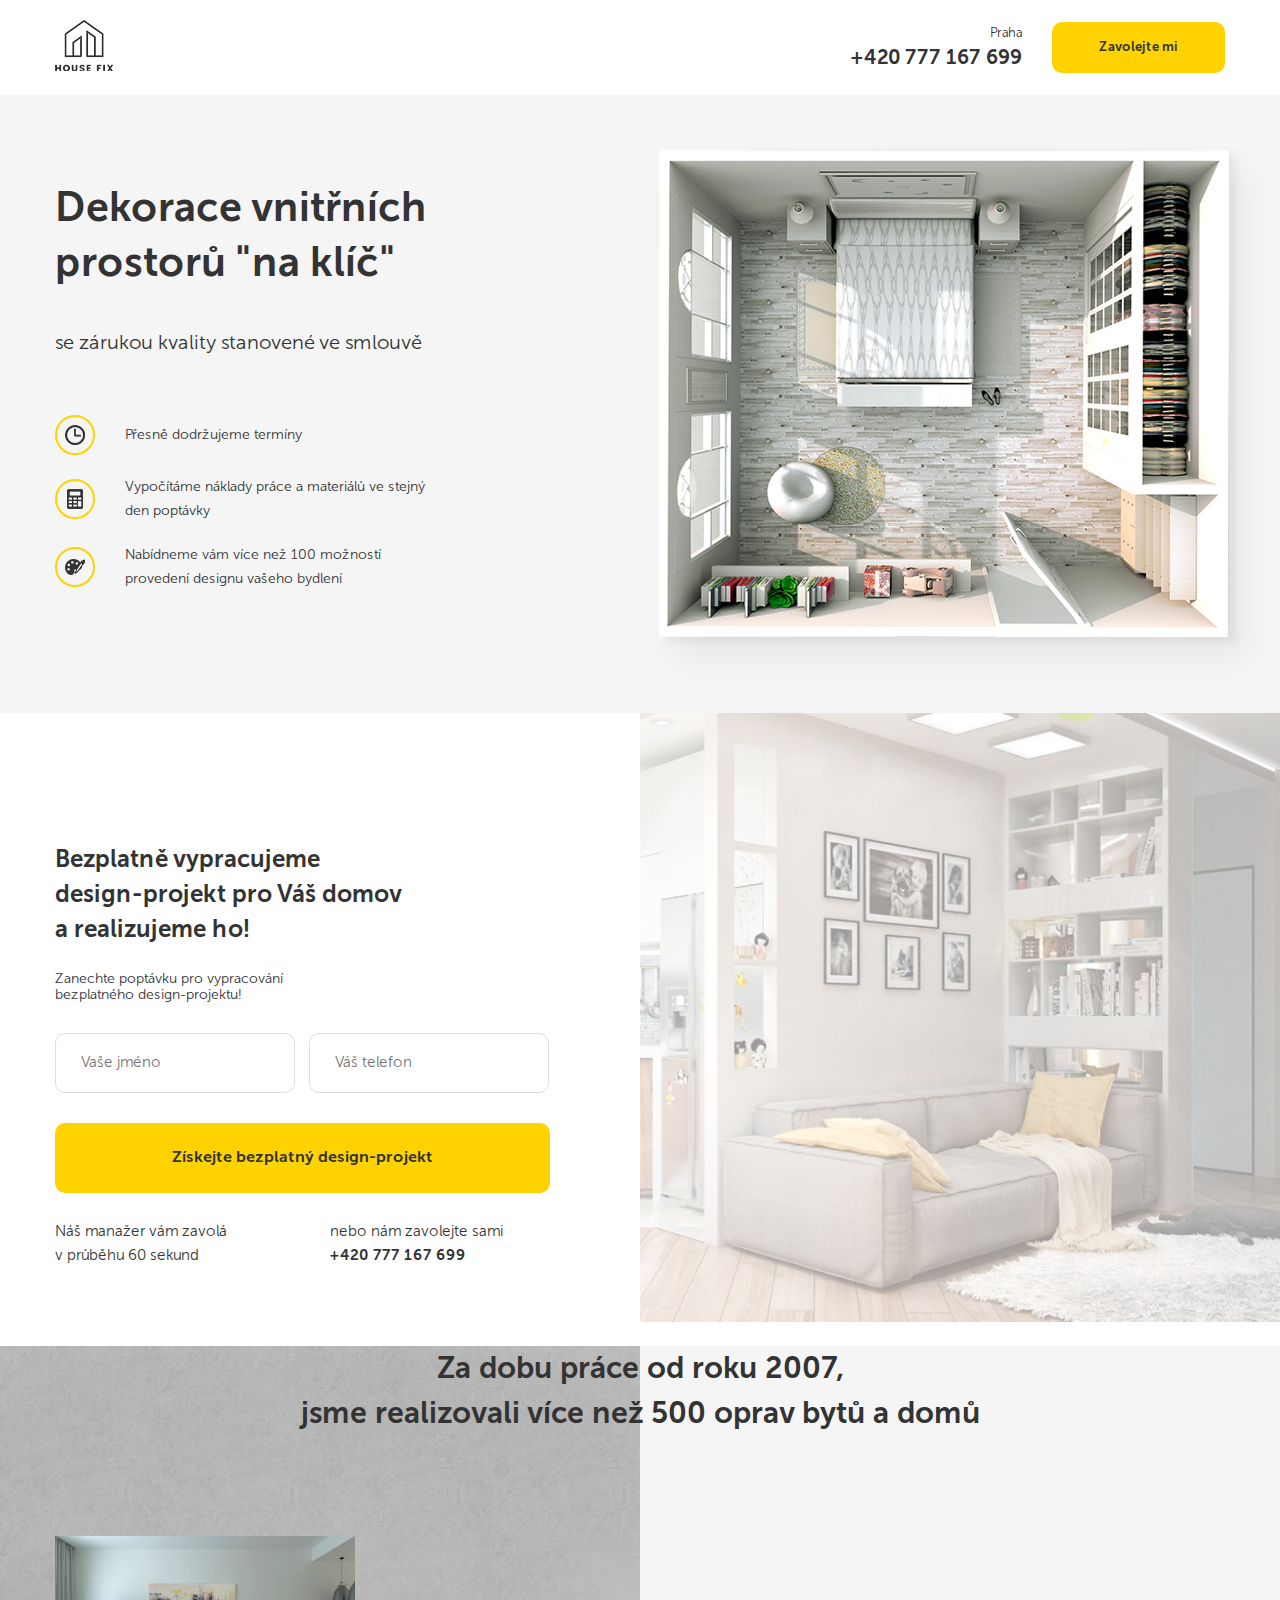
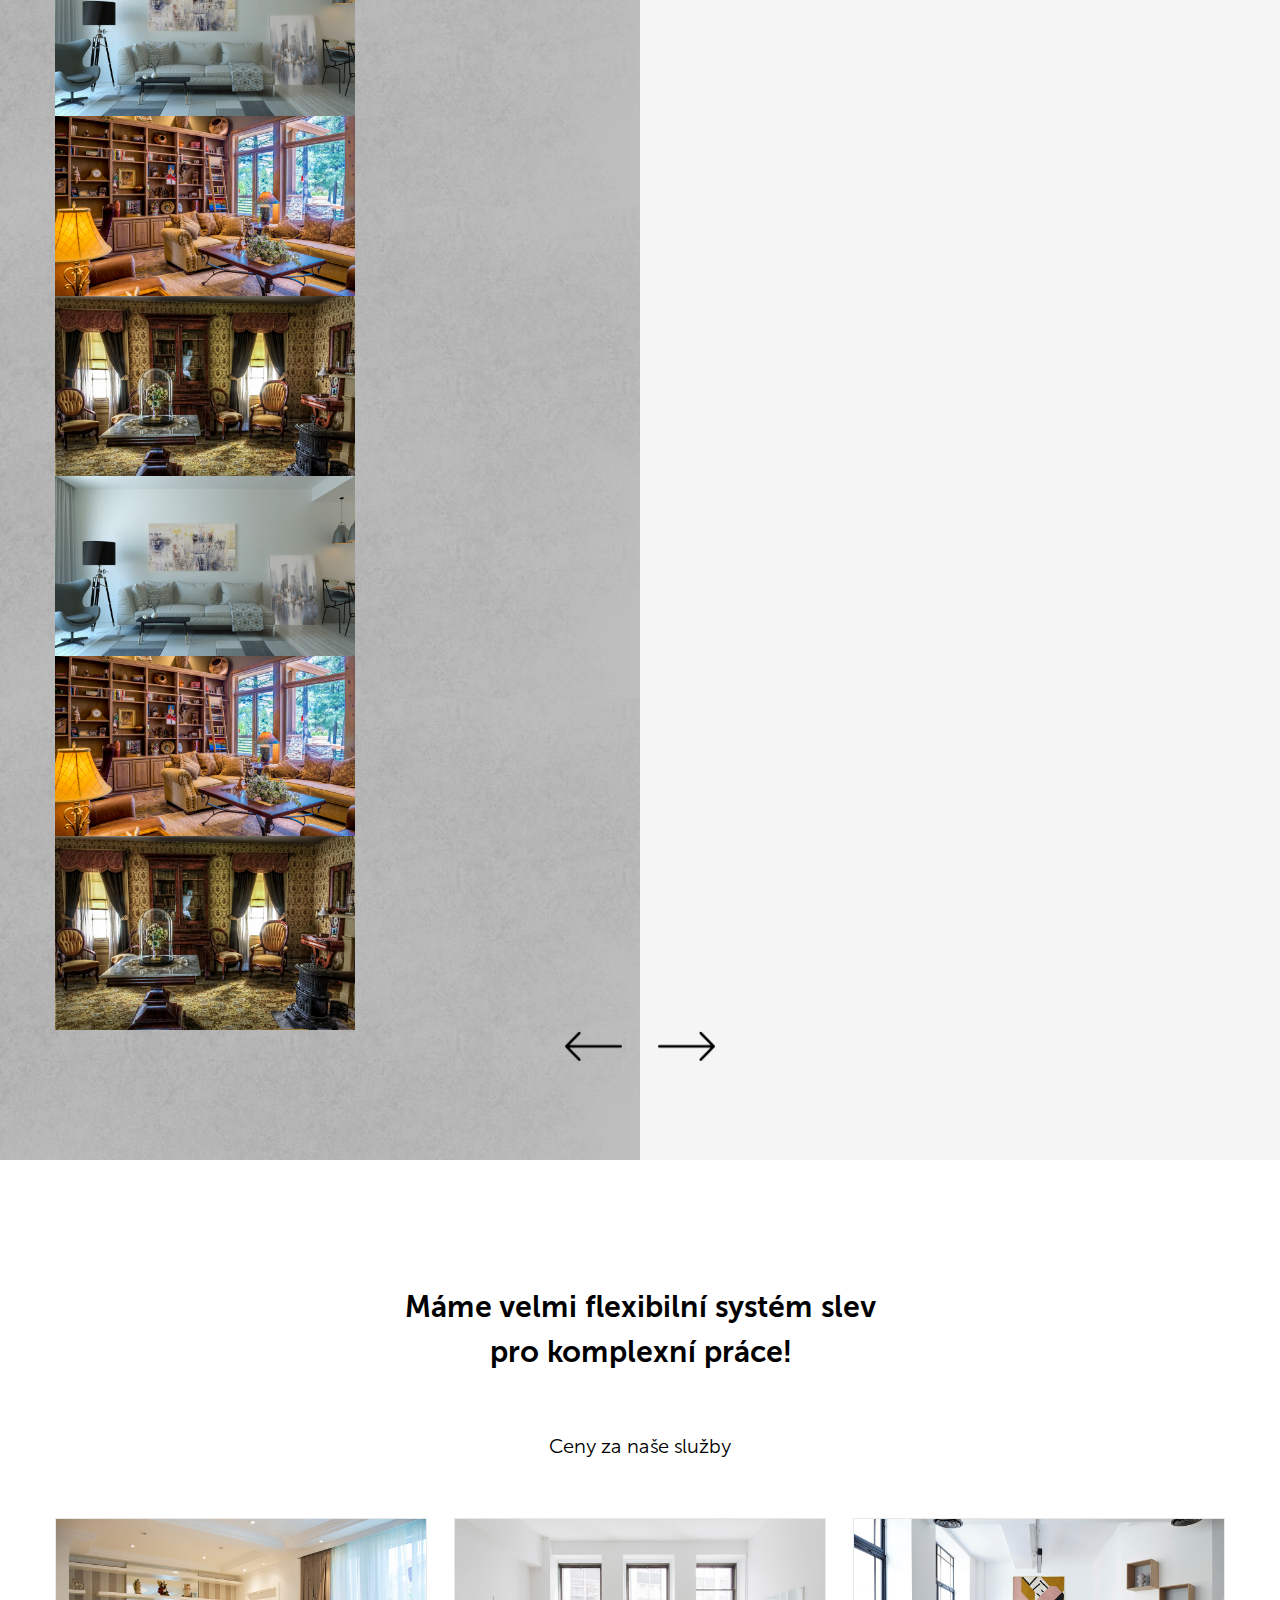
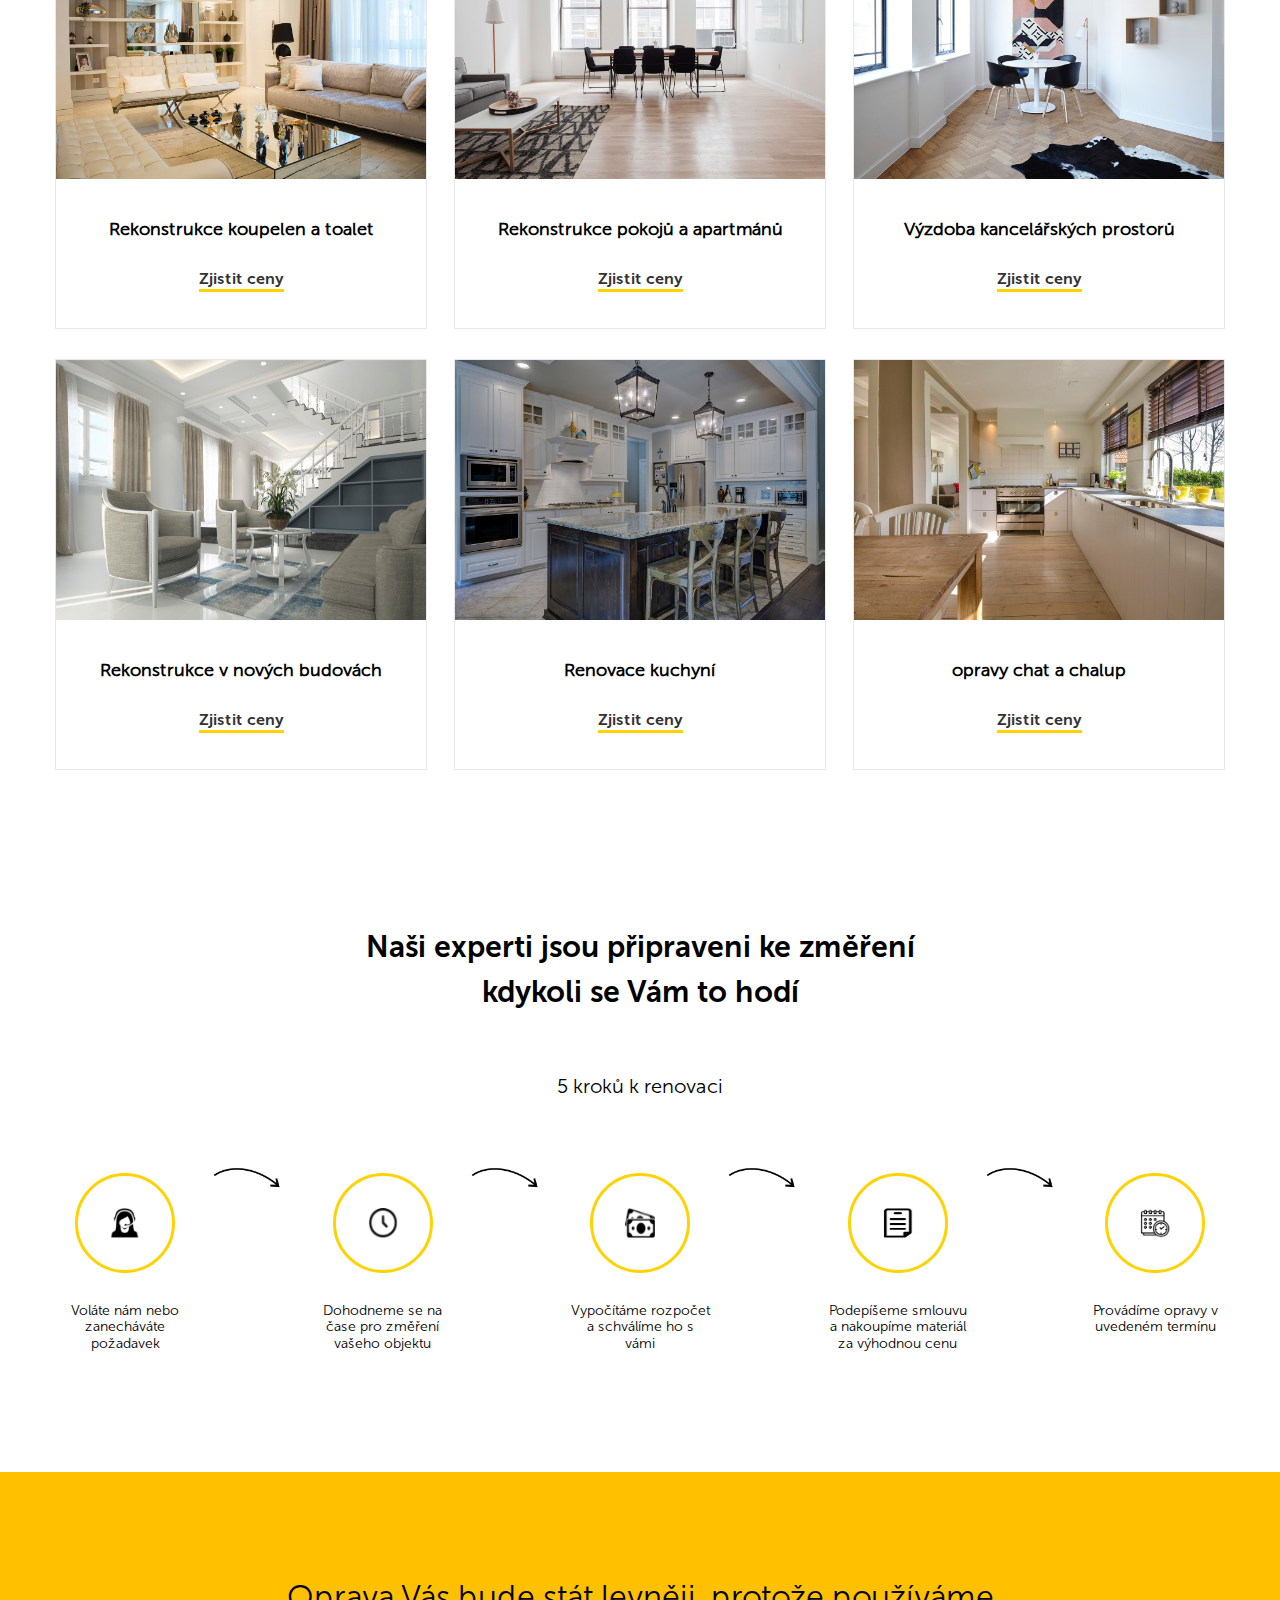
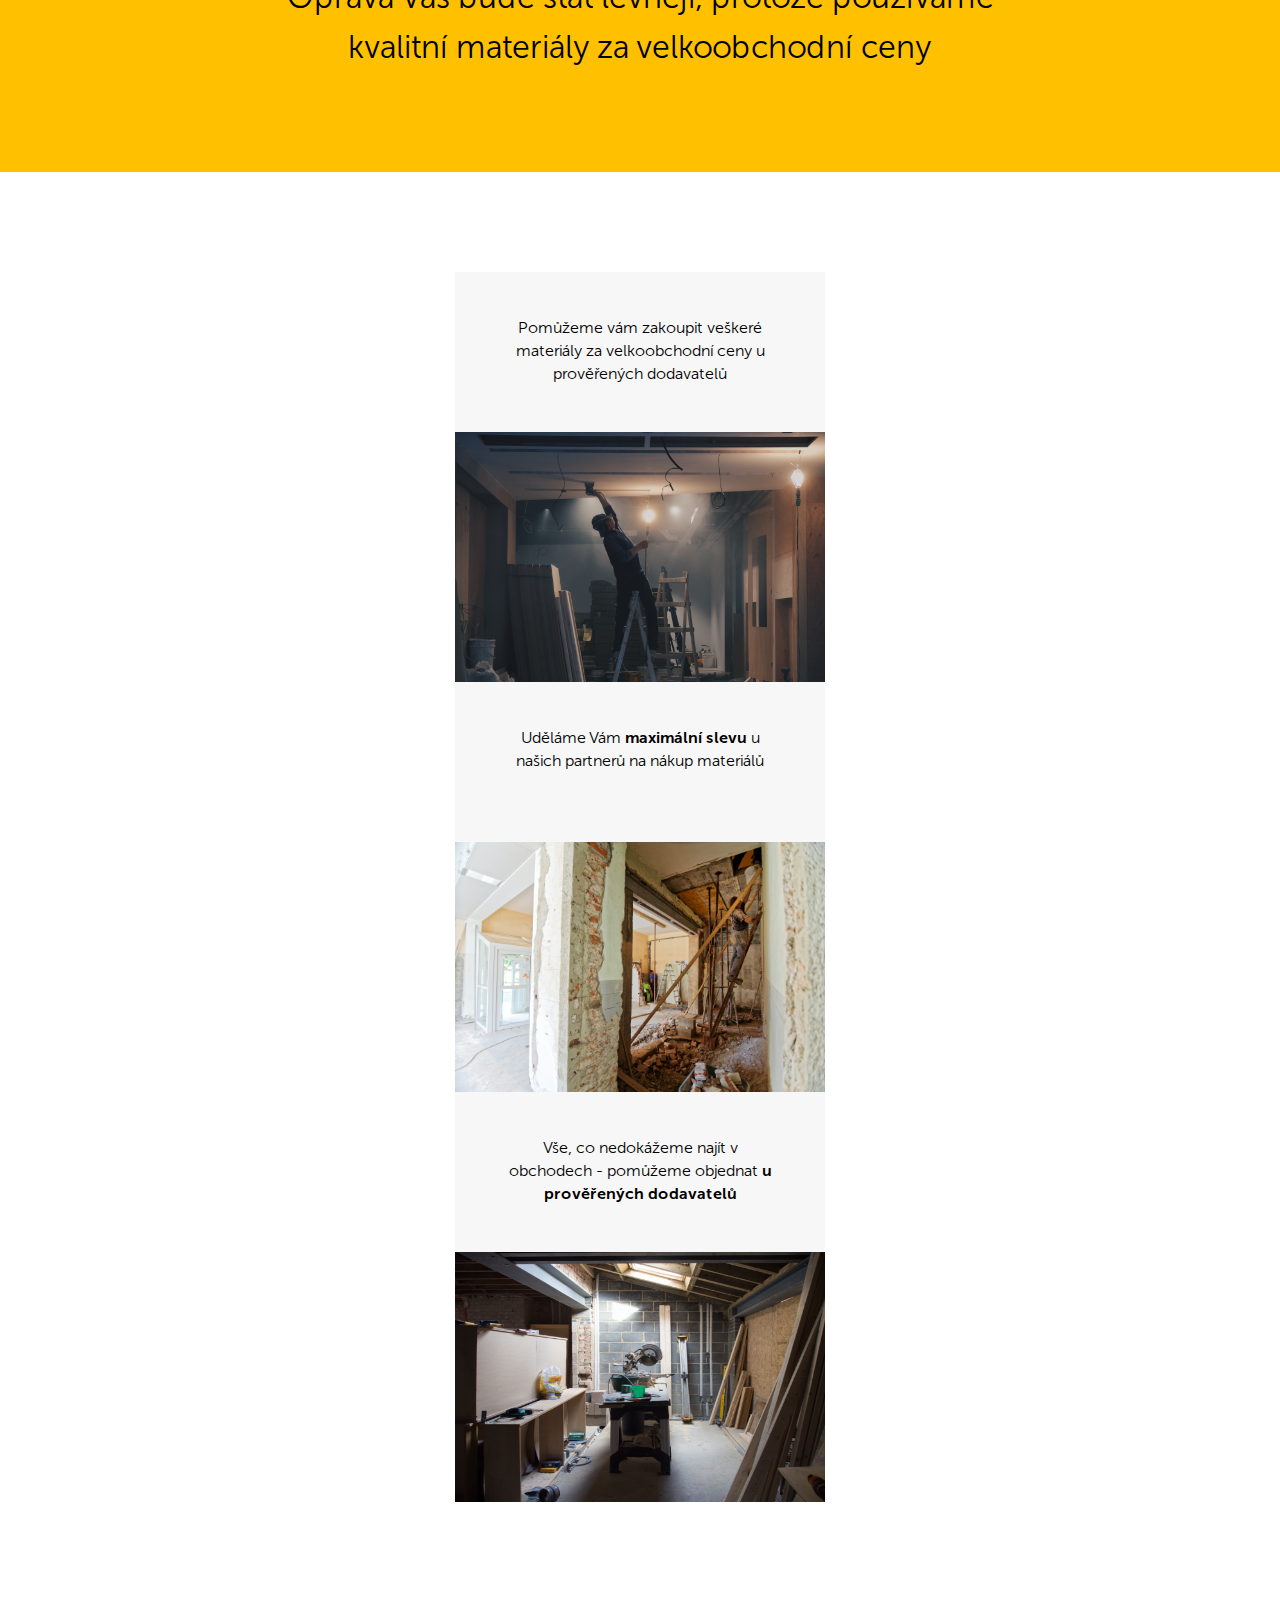
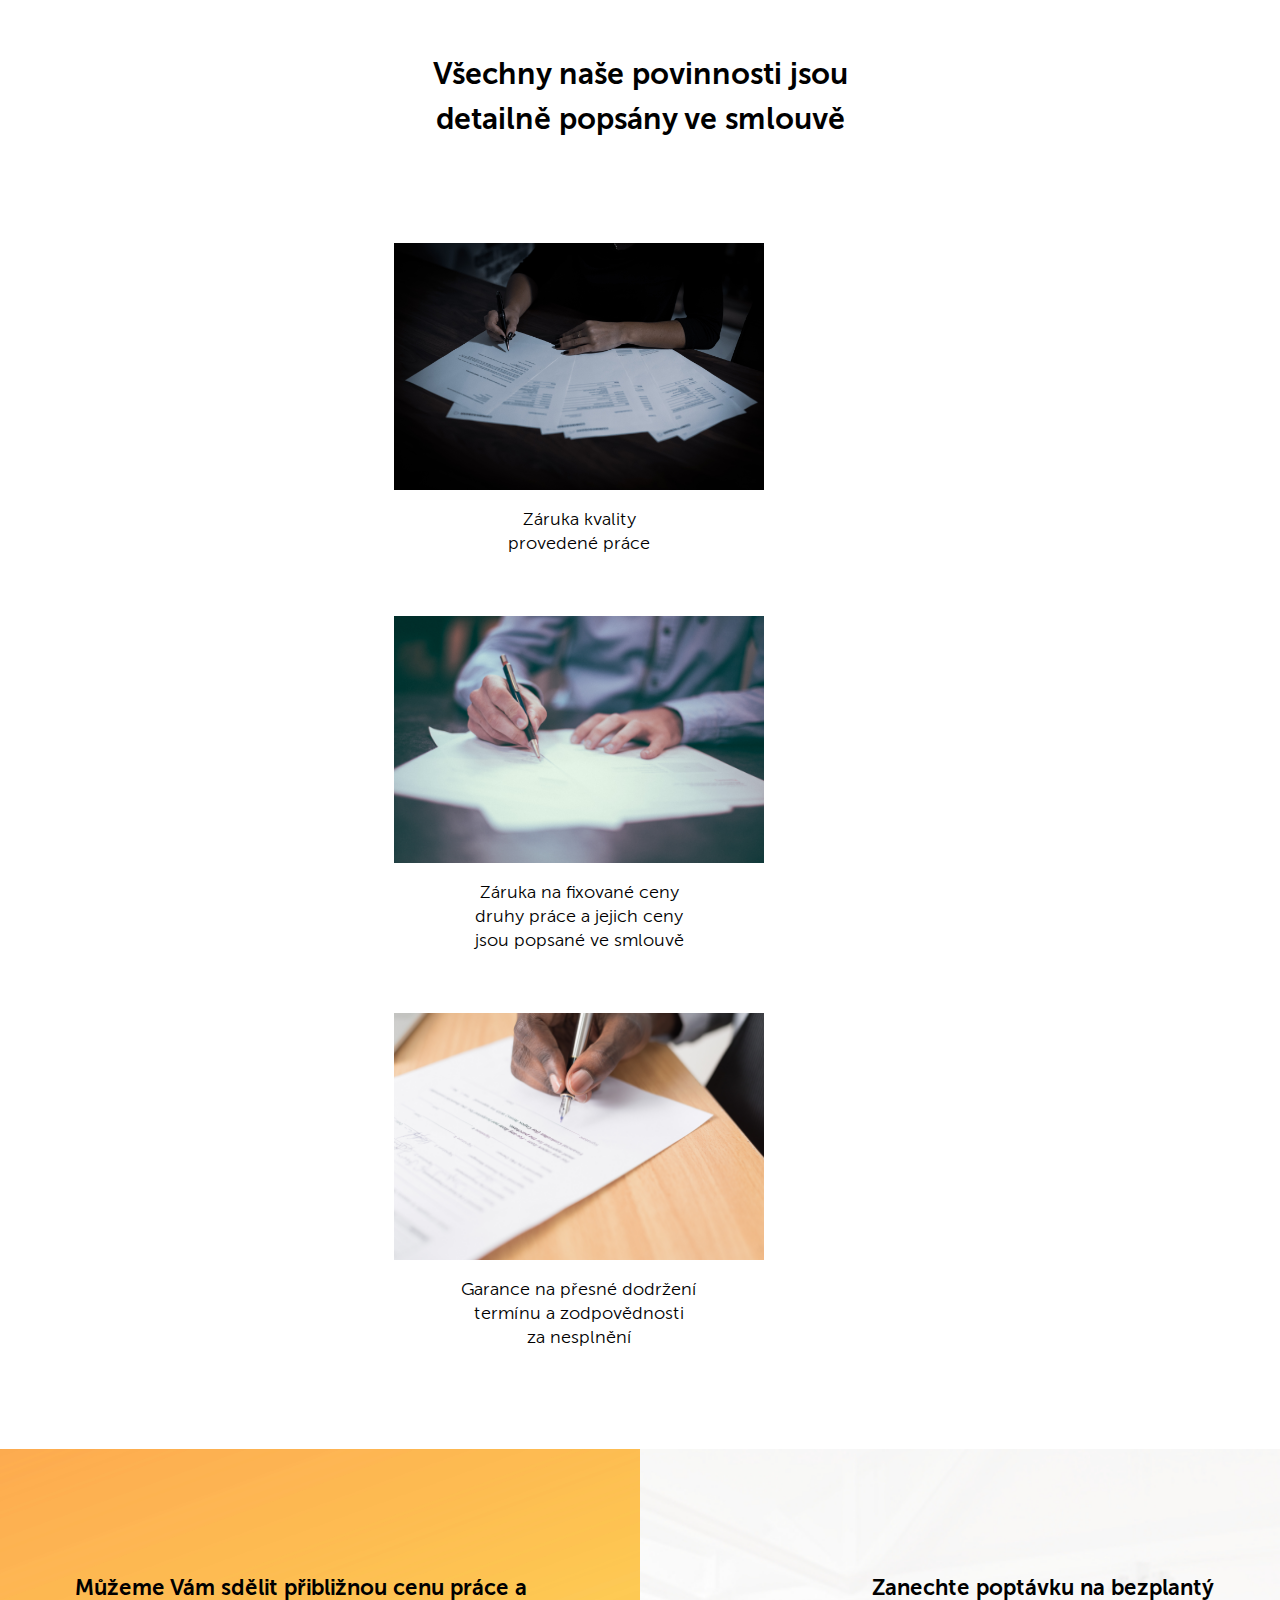
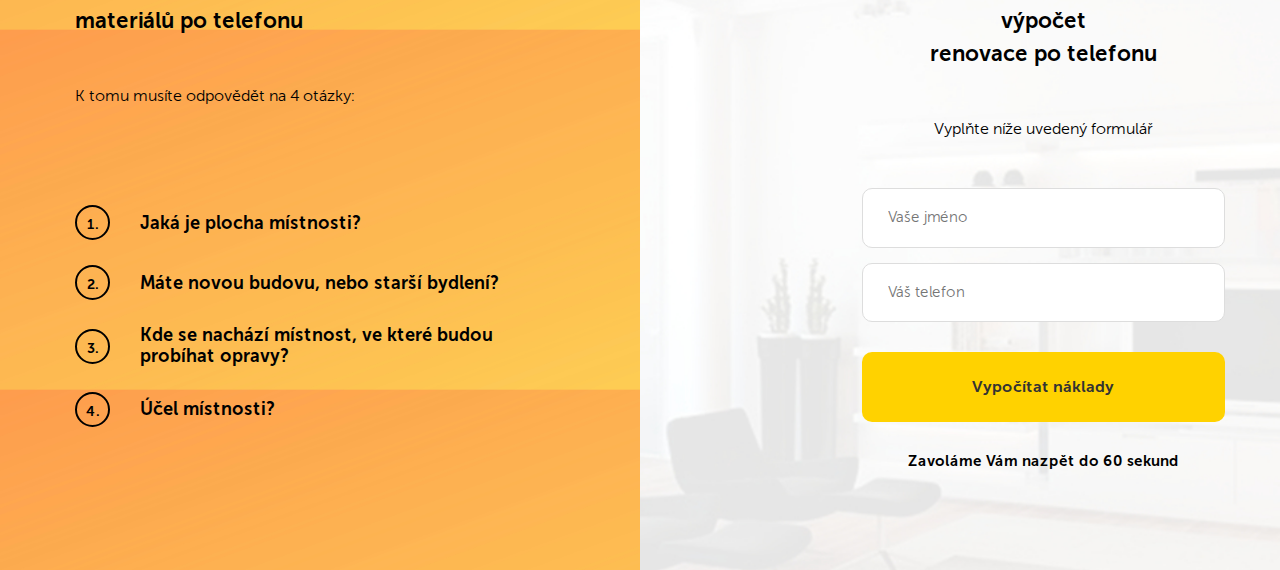
==== commit 0f4dd73b: "dodělání dotazníku a její responzivita na mobil" ====
--- a/src/index.html
+++ b/src/index.html
@@ -338,7 +338,7 @@
                         </ul>
                     </div>
                     <div class="form brief__form">
-                        <h3 class="from__title">Zanechte poptávku na bezplantý výpočet renovace po telefonu</h3>
+                        <h3 class="form__title">Zanechte poptávku na bezplantý výpočet <br> renovace po telefonu</h3>
                         <span class="form__subtitle">Vyplňte níže uvedený formulář</span>
                         <form action="#" class="form">
                             <input type="text" class="input brief__input" placeholder="Vaše jméno">
--- a/src/css/style.css
+++ b/src/css/style.css
@@ -934,24 +934,87 @@
   }
 }
 
+.brief {
+  background-image: url("../img/bgc-orange.jpg"), url("../img/brief-bg.jpg");
+  background-position: left center, center right;
+  background-size: 50%, cover;
+  background-repeat: repeat-y, no-repeat;
+  padding: 100px 0;
+}
+
+@media (max-width: 768px) {
+  .brief {
+    background-image: url("../img/bgc-orange.jpg"), url("../img/brief-bg.jpg");
+    background-position: top center, center bottom;
+    background-size: 100% 50%, cover;
+    background-repeat: repeat-x, no-repeat;
+    padding: 50px 0;
+  }
+}
+
 .brief-block {
   display: -webkit-box;
   display: -ms-flexbox;
   display: flex;
+}
+
+@media (max-width: 768px) {
+  .brief-block {
+    -webkit-box-orient: vertical;
+    -webkit-box-direction: normal;
+        -ms-flex-direction: column;
+            flex-direction: column;
+  }
 }
 
 .brief__interview {
   -ms-flex-preferred-size: 50%;
       flex-basis: 50%;
+  margin-right: 50px;
+  padding-left: 20px;
 }
 
 .brief__form {
   -ms-flex-preferred-size: 50%;
       flex-basis: 50%;
+  padding-left: 200px;
+  text-align: center;
+}
+
+@media (max-width: 1200px) {
+  .brief__form {
+    padding-left: 30px;
+  }
+}
+
+@media (max-width: 768px) {
+  .brief__form {
+    padding-left: 0;
+  }
+}
+
+.brief__input {
+  width: 100%;
+  max-width: 370px;
+  margin-bottom: 15px;
+}
+
+.brief__button {
+  width: 100%;
+  max-width: 370px;
+  display: block;
+  height: 70px;
+  margin: 15px auto 30px auto;
 }
 
 .interview {
-  padding-right: 79px;
+  padding-right: 70px;
+}
+
+@media (max-width: 1200px) {
+  .interview {
+    padding-right: 30px;
+  }
 }
 
 .interview__title {
@@ -962,10 +1025,24 @@
   margin-bottom: 50px;
 }
 
+@media (max-width: 1200px) {
+  .interview__title {
+    font-size: 18px;
+    margin-bottom: 40px;
+  }
+}
+
 .interview__subtitle {
-  sz: 16px;
+  font-size: 16px;
   margin-bottom: 100px;
   display: block;
+}
+
+@media (max-width: 1200px) {
+  .interview__subtitle {
+    font-size: 14px;
+    margin-bottom: 30px;
+  }
 }
 
 .interview-list {
@@ -997,8 +1074,56 @@
   font-size: 14px;
 }
 
+@media (max-width: 1200px) {
+  .interview-list__counter {
+    margin-right: 20px;
+  }
+}
+
 .interview-list__text {
   max-width: 400px;
   font-size: 18px;
 }
+
+@media (max-width: 1200px) {
+  .interview-list__text {
+    font-size: 14px;
+    max-width: 300px;
+  }
+}
+
+.form__title {
+  font-family: 'Museo Sans Bold', sans-serif;
+  font-weight: 700;
+  font-size: 22px;
+  line-height: 33px;
+  margin-bottom: 50px;
+}
+
+@media (max-width: 1200px) {
+  .form__title {
+    font-size: 18px;
+    margin-bottom: 40px;
+    margin-top: 150px;
+  }
+}
+
+.form__subtitle {
+  font-size: 16px;
+  margin-bottom: 50px;
+  display: block;
+}
+
+@media (max-width: 1200px) {
+  .form__subtitle {
+    font-size: 14px;
+    margin-bottom: 40px;
+  }
+}
+
+.form__description {
+  font-size: 15px;
+  font-family: 'Museo Sans Bold', sans-serif;
+  font-weight: 700;
+}
 /*# sourceMappingURL=style.css.map */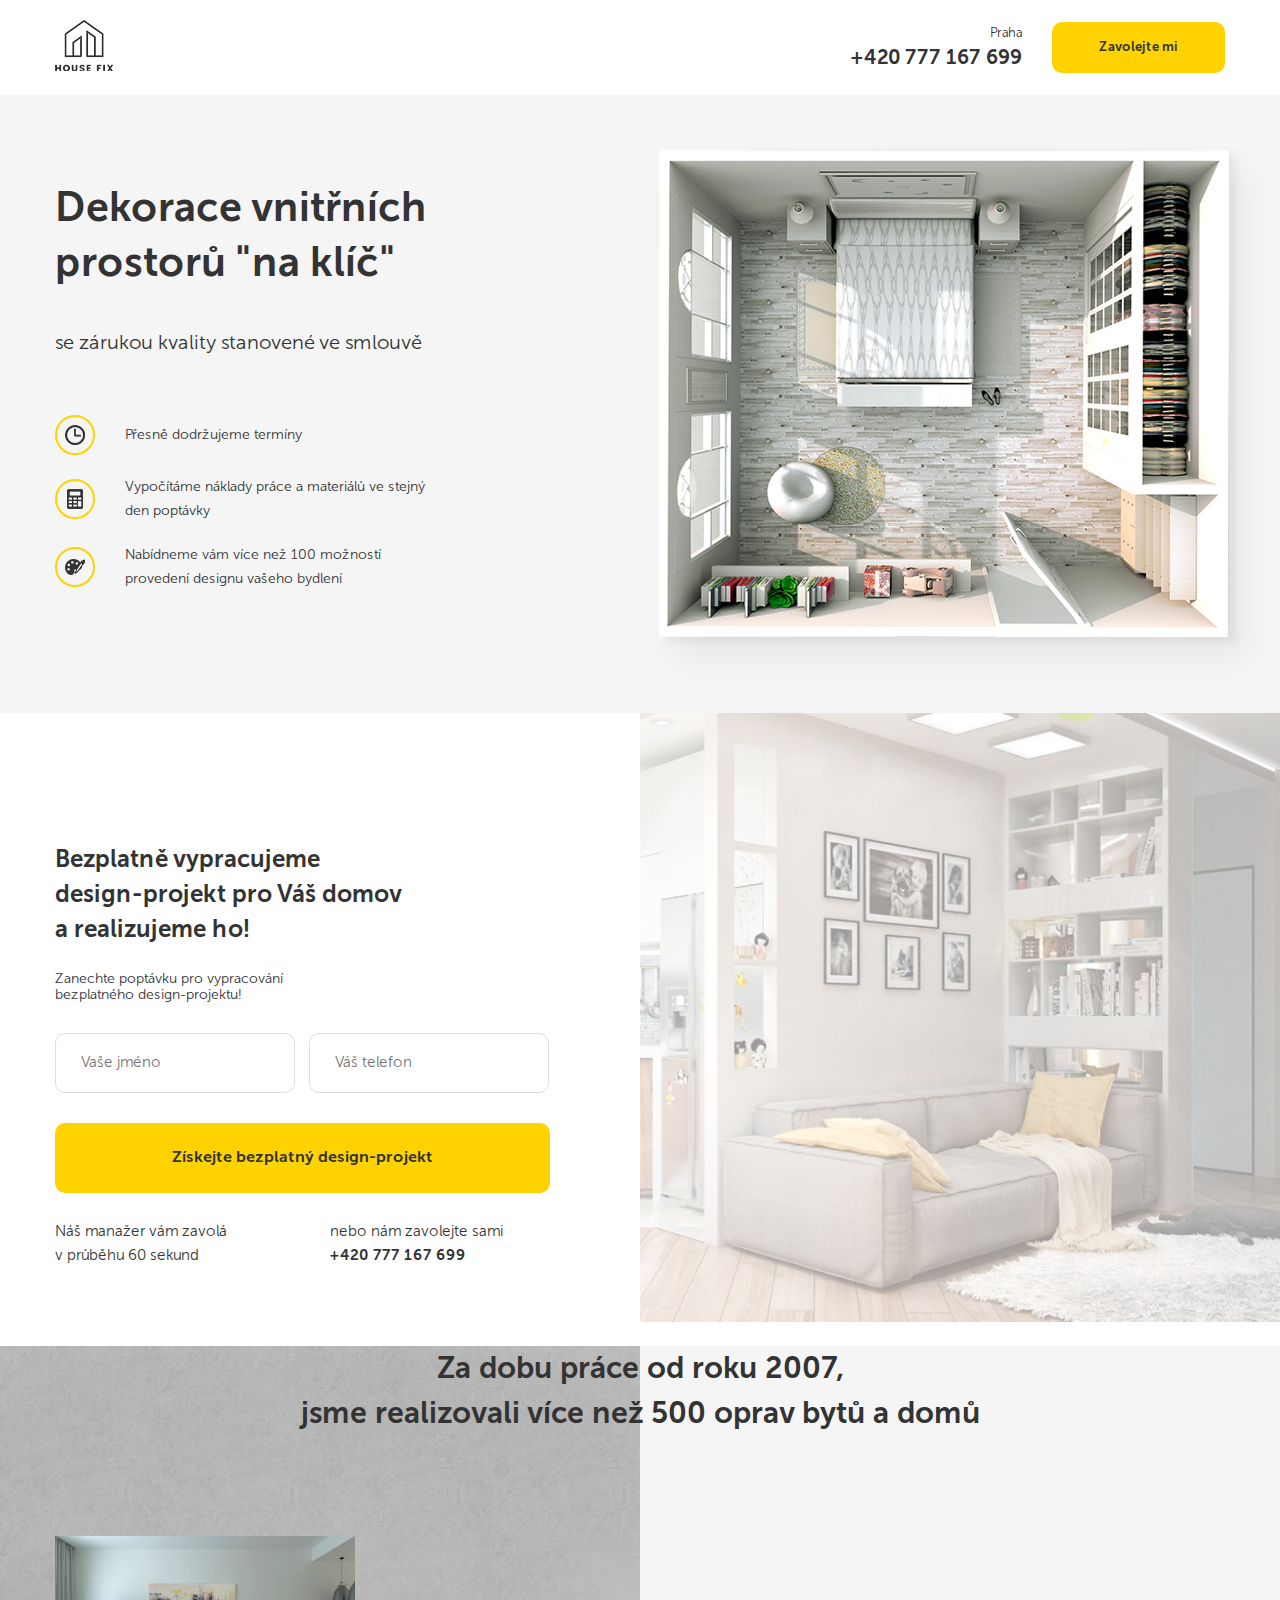
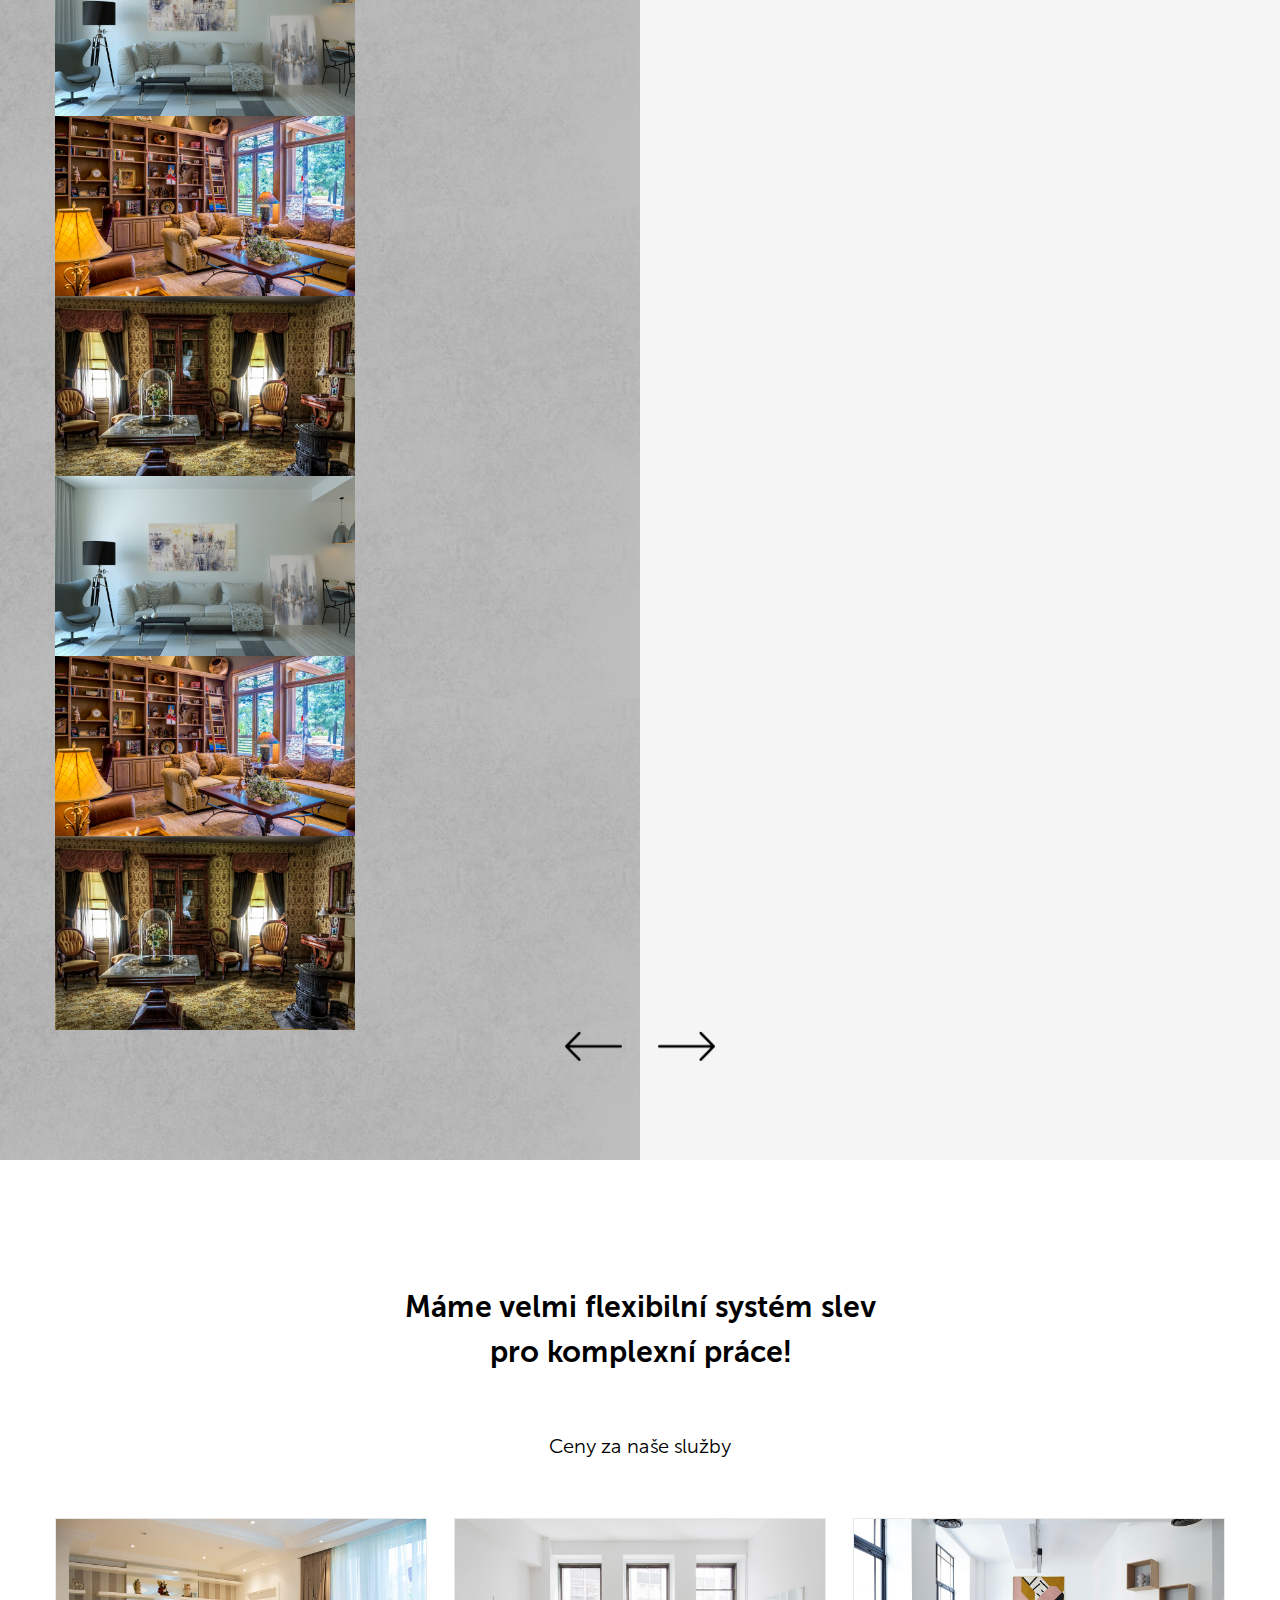
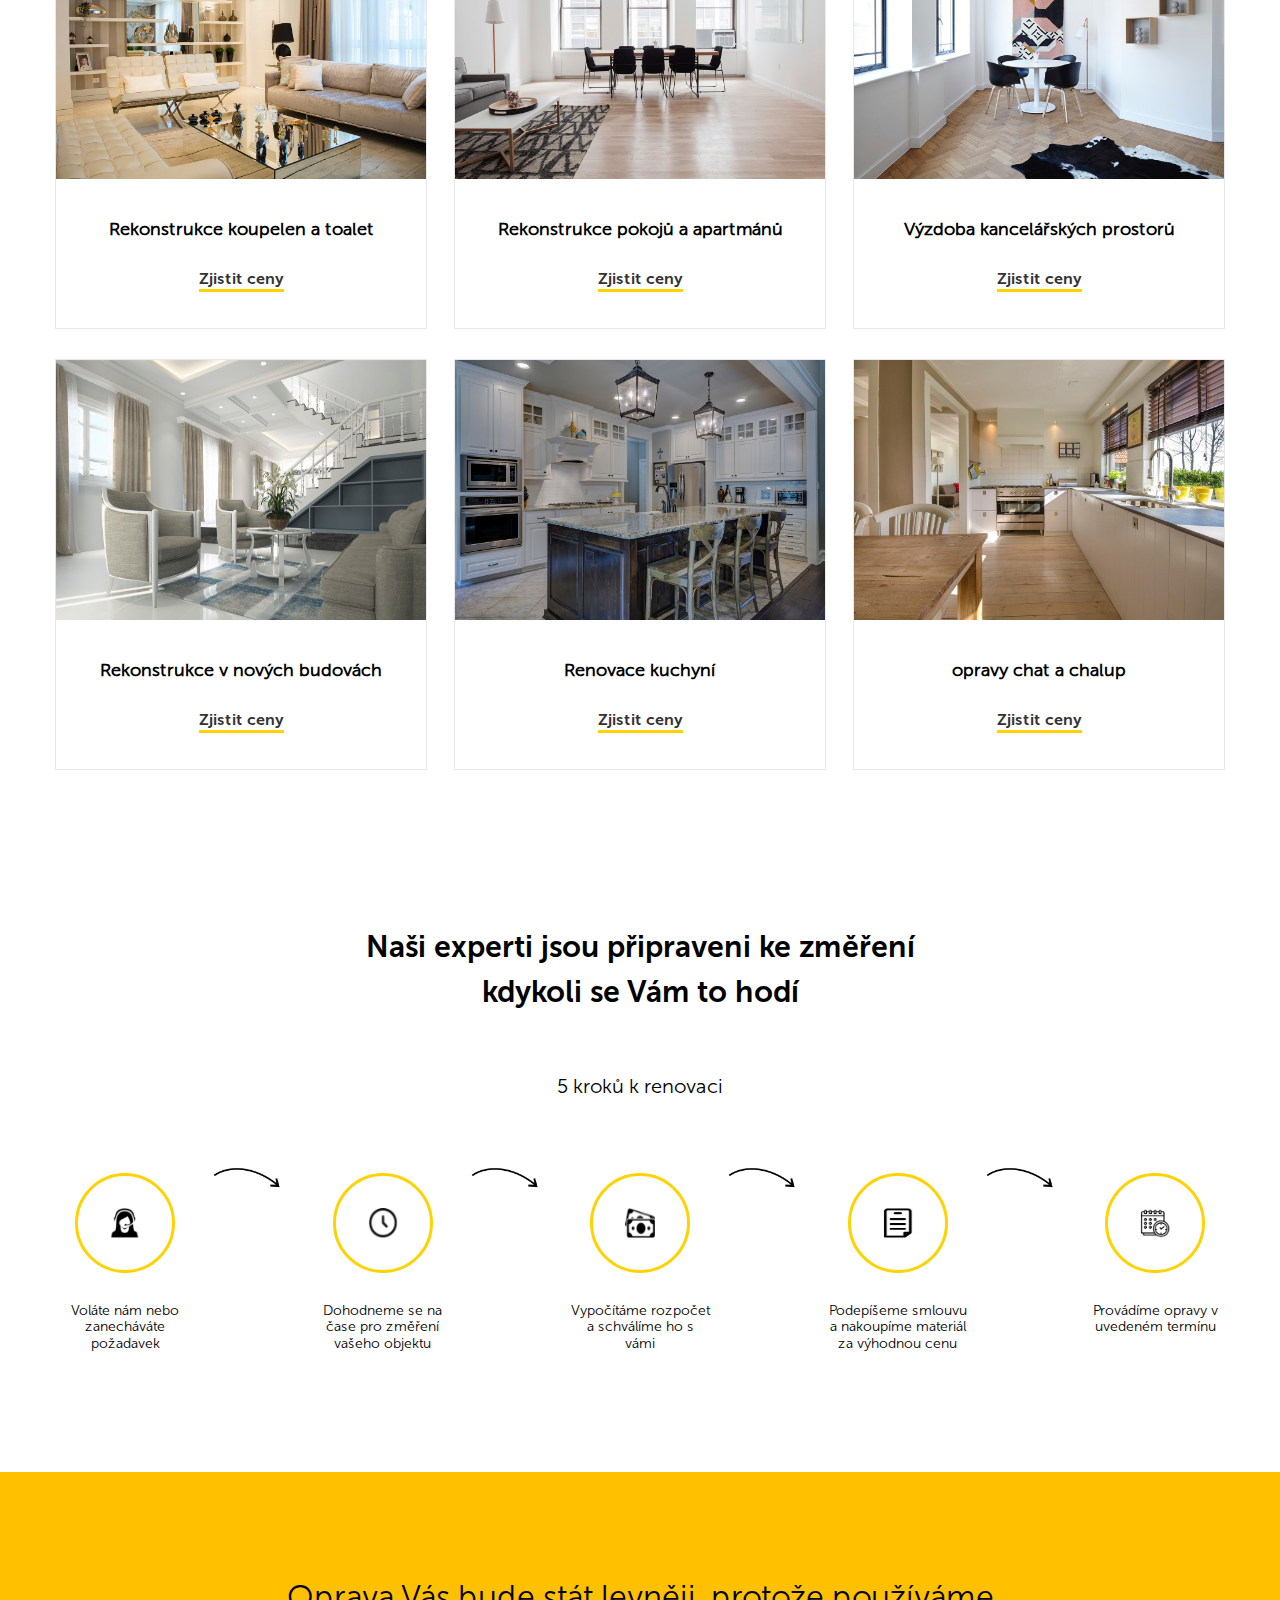
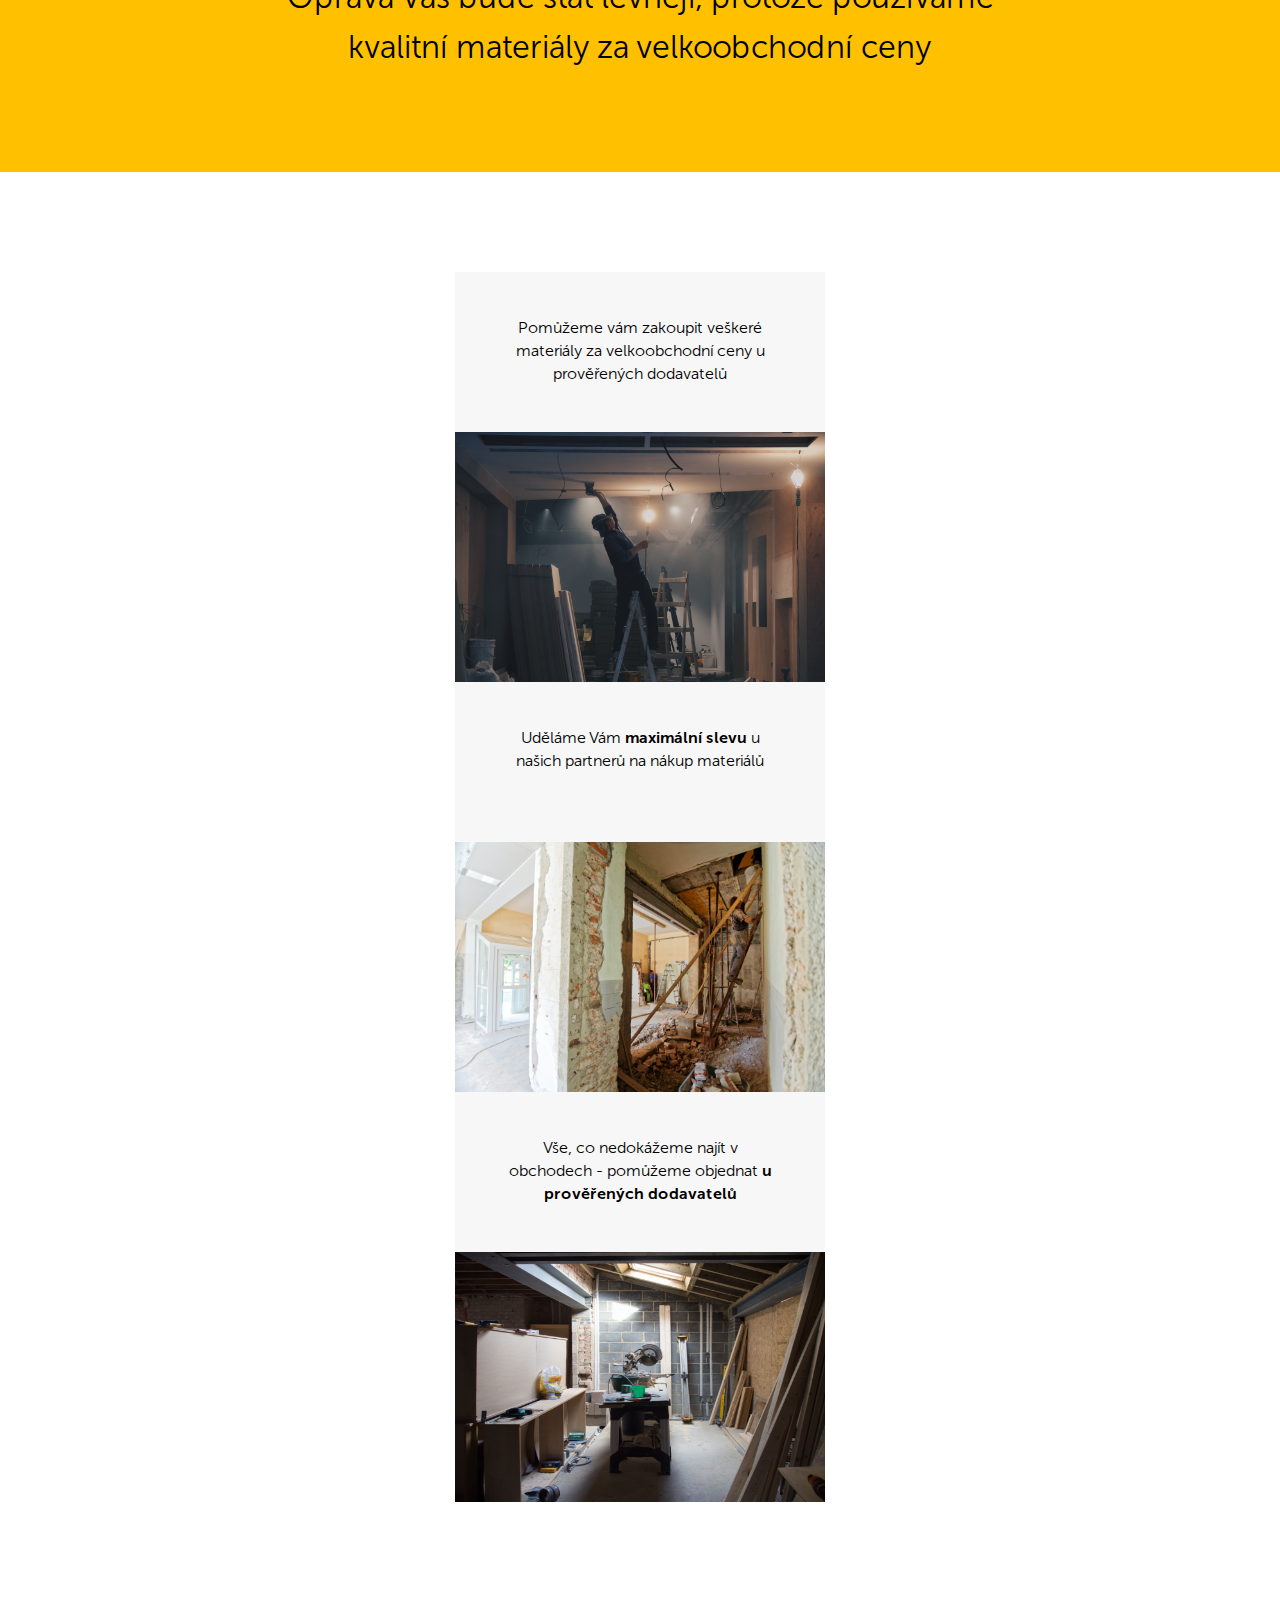
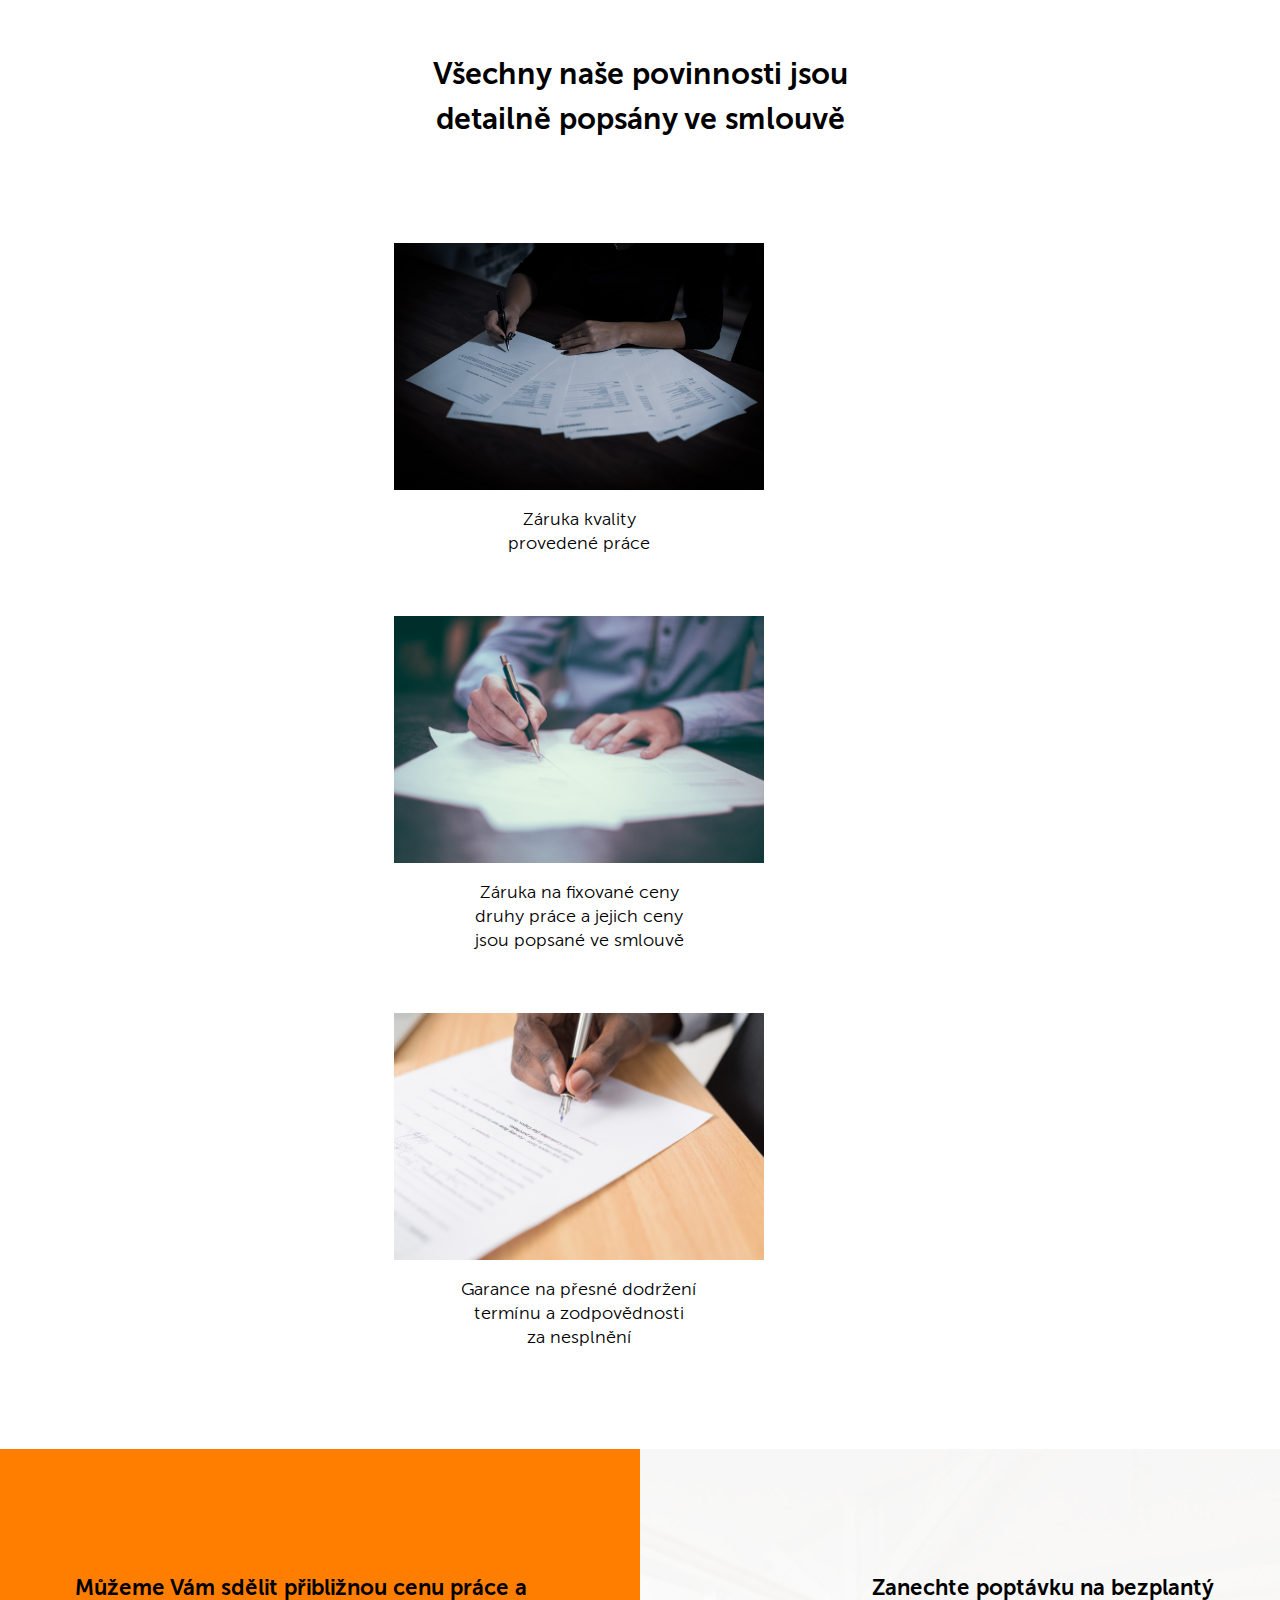
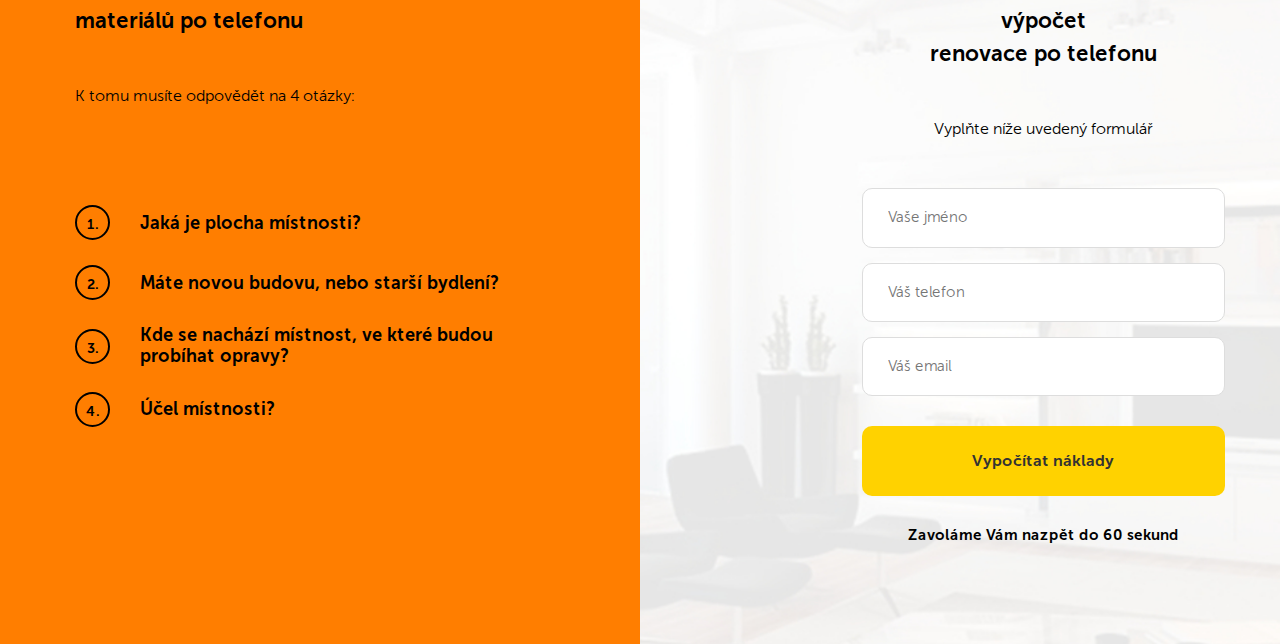
==== commit cc717b3a: "dodělání inputu (formuláře) a napojení jquery.validate.min.js" ====
--- a/src/index.html
+++ b/src/index.html
@@ -340,12 +340,16 @@
                     <div class="form brief__form">
                         <h3 class="form__title">Zanechte poptávku na bezplantý výpočet <br> renovace po telefonu</h3>
                         <span class="form__subtitle">Vyplňte níže uvedený formulář</span>
-                        <form action="#" class="form">
-                            <input type="text" class="input brief__input" placeholder="Vaše jméno">
-                            <input type="text" class="input brief__input" placeholder="Váš telefon">
+                        <form action="#" class="form" id="brief-form">
+                            <input type="text" name="username" class="input brief__input" placeholder="Vaše jméno">
+                            <input type="text" name="phone" class="input brief__input" placeholder="Váš telefon">
+                            <input type="email" name="email" class="input brief__input" placeholder="Váš email">
                             <button class="button brief__button">Vypočítat náklady</button>
                             <span class="form__description">Zavoláme Vám nazpět do 60 sekund</span>
                         </form>
+                        <!-- required ve formuoláři input znamená, že formulář je nutný k vyplnění 
+                            minlength="xy" kolik minimálně znaků musí být vyplněno (xy je počet který udám)
+                            maxlength="xy" to samé, ale maximální počet-->
                     </div>
                 </div>
             </div>
@@ -362,6 +366,7 @@
      <script src="https://code.jquery.com/jquery-3.6.0.min.js"></script>
      <script src="js/slick.min.js"></script>
      <script src="js/wow.min.js"></script>
+     <script src="js/jquery.validate.min.js"></script>
     <script src="Js/main.js"></script>
 </body>
 </html>--- a/src/css/style.css
+++ b/src/css/style.css
@@ -1126,4 +1126,8 @@
   font-family: 'Museo Sans Bold', sans-serif;
   font-weight: 700;
 }
+
+.error {
+  border: 2px solid red;
+}
 /*# sourceMappingURL=style.css.map */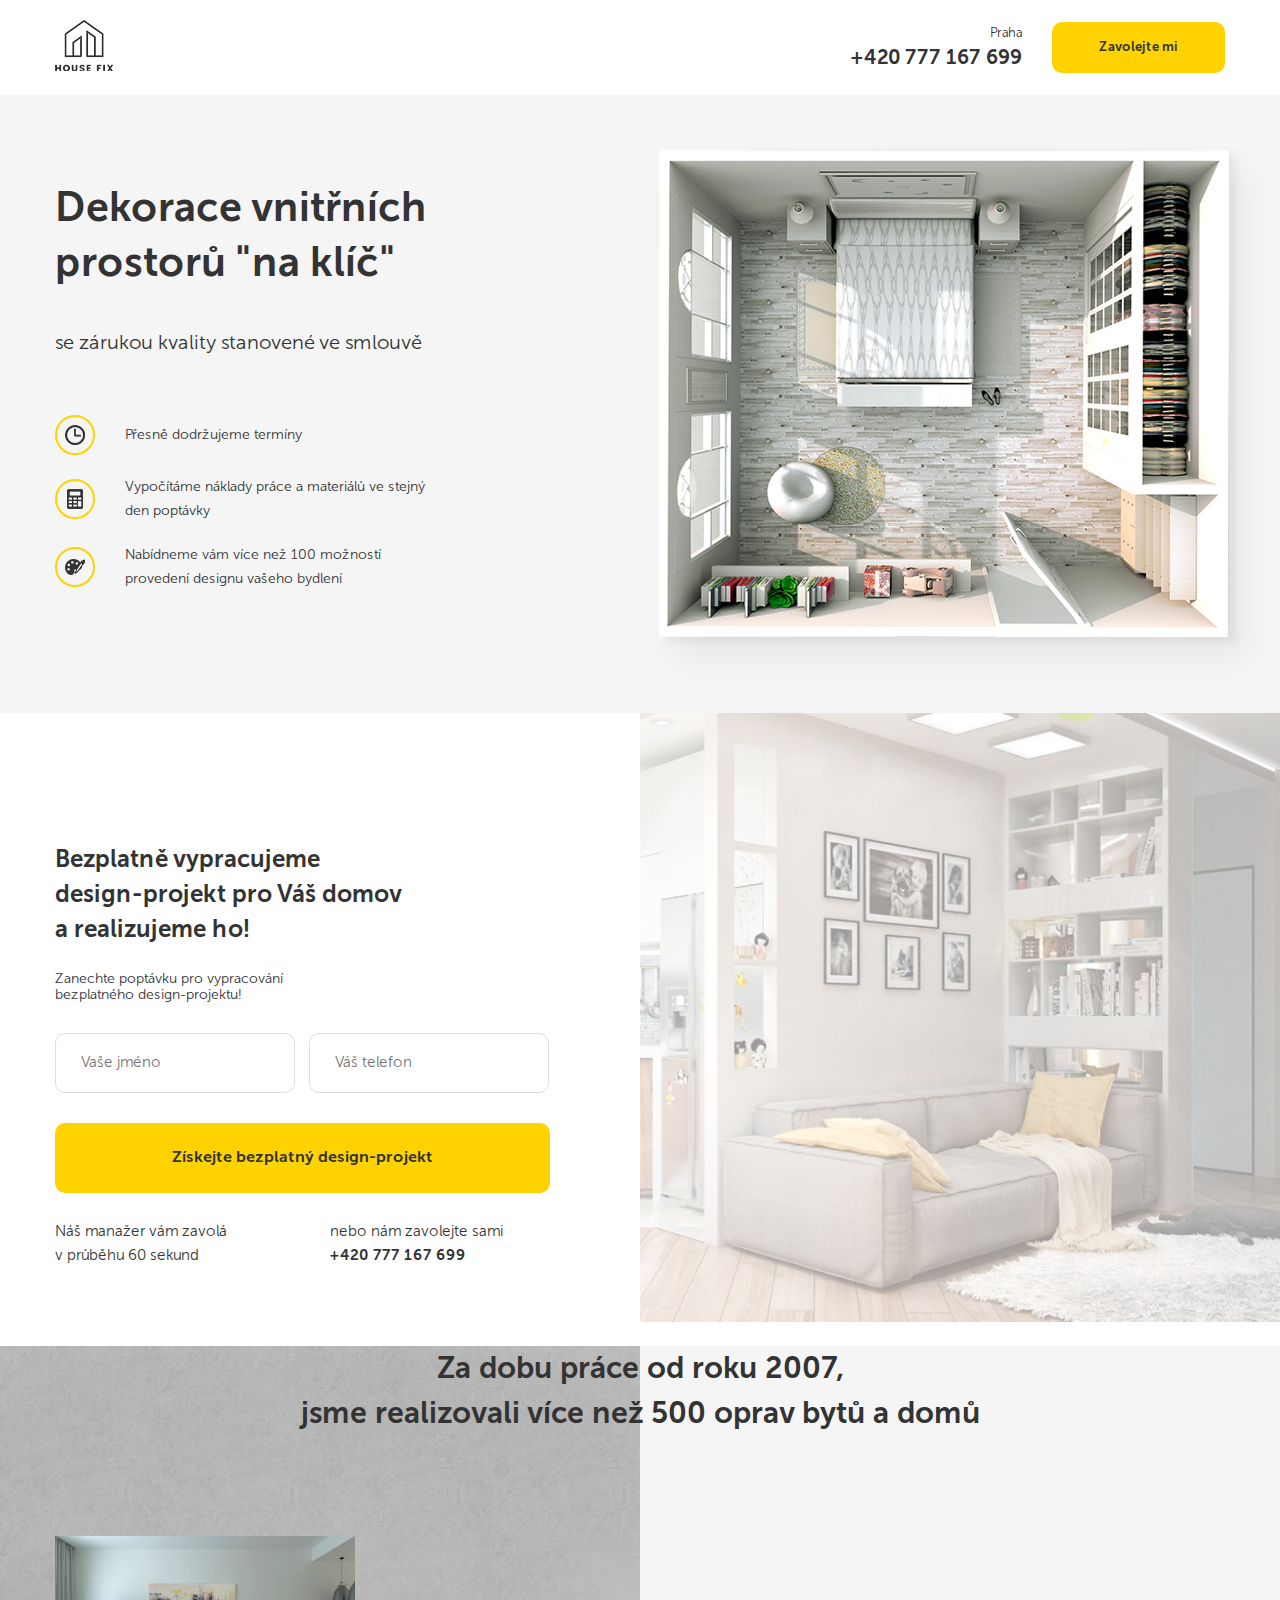
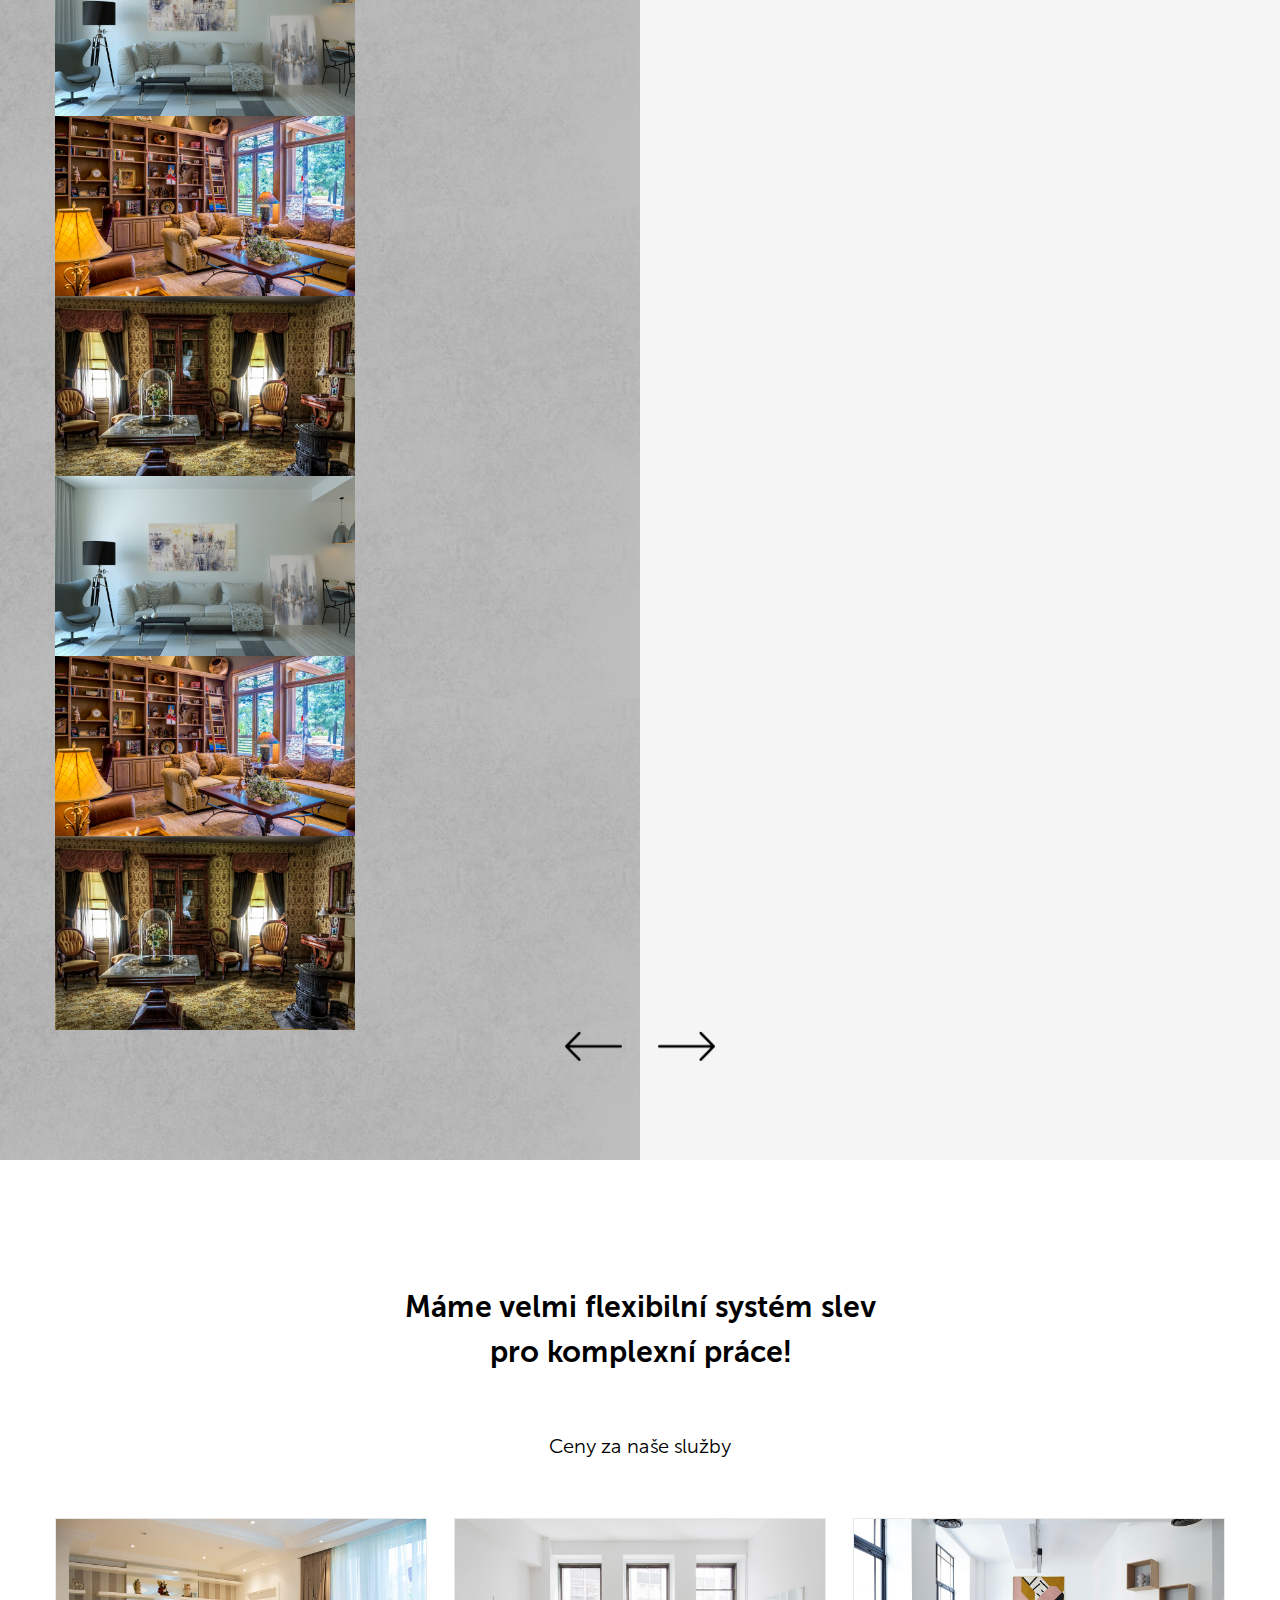
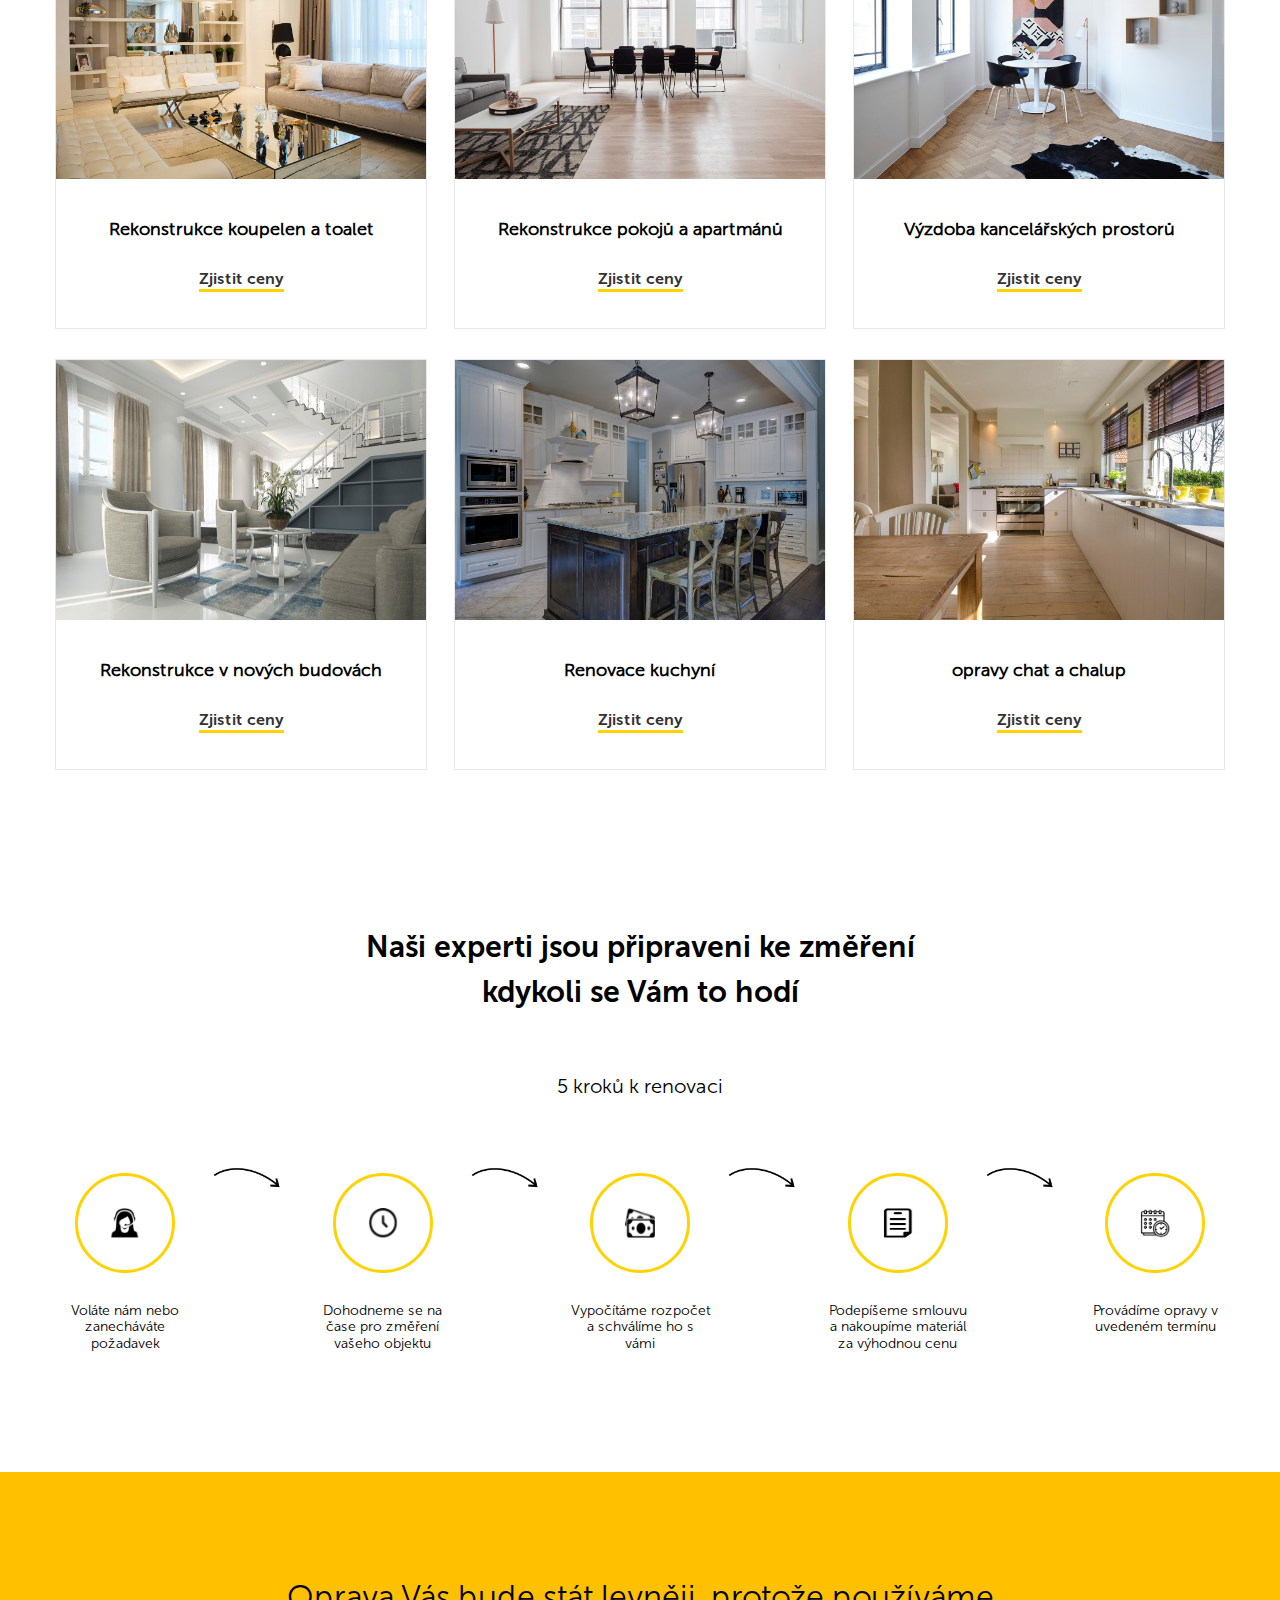
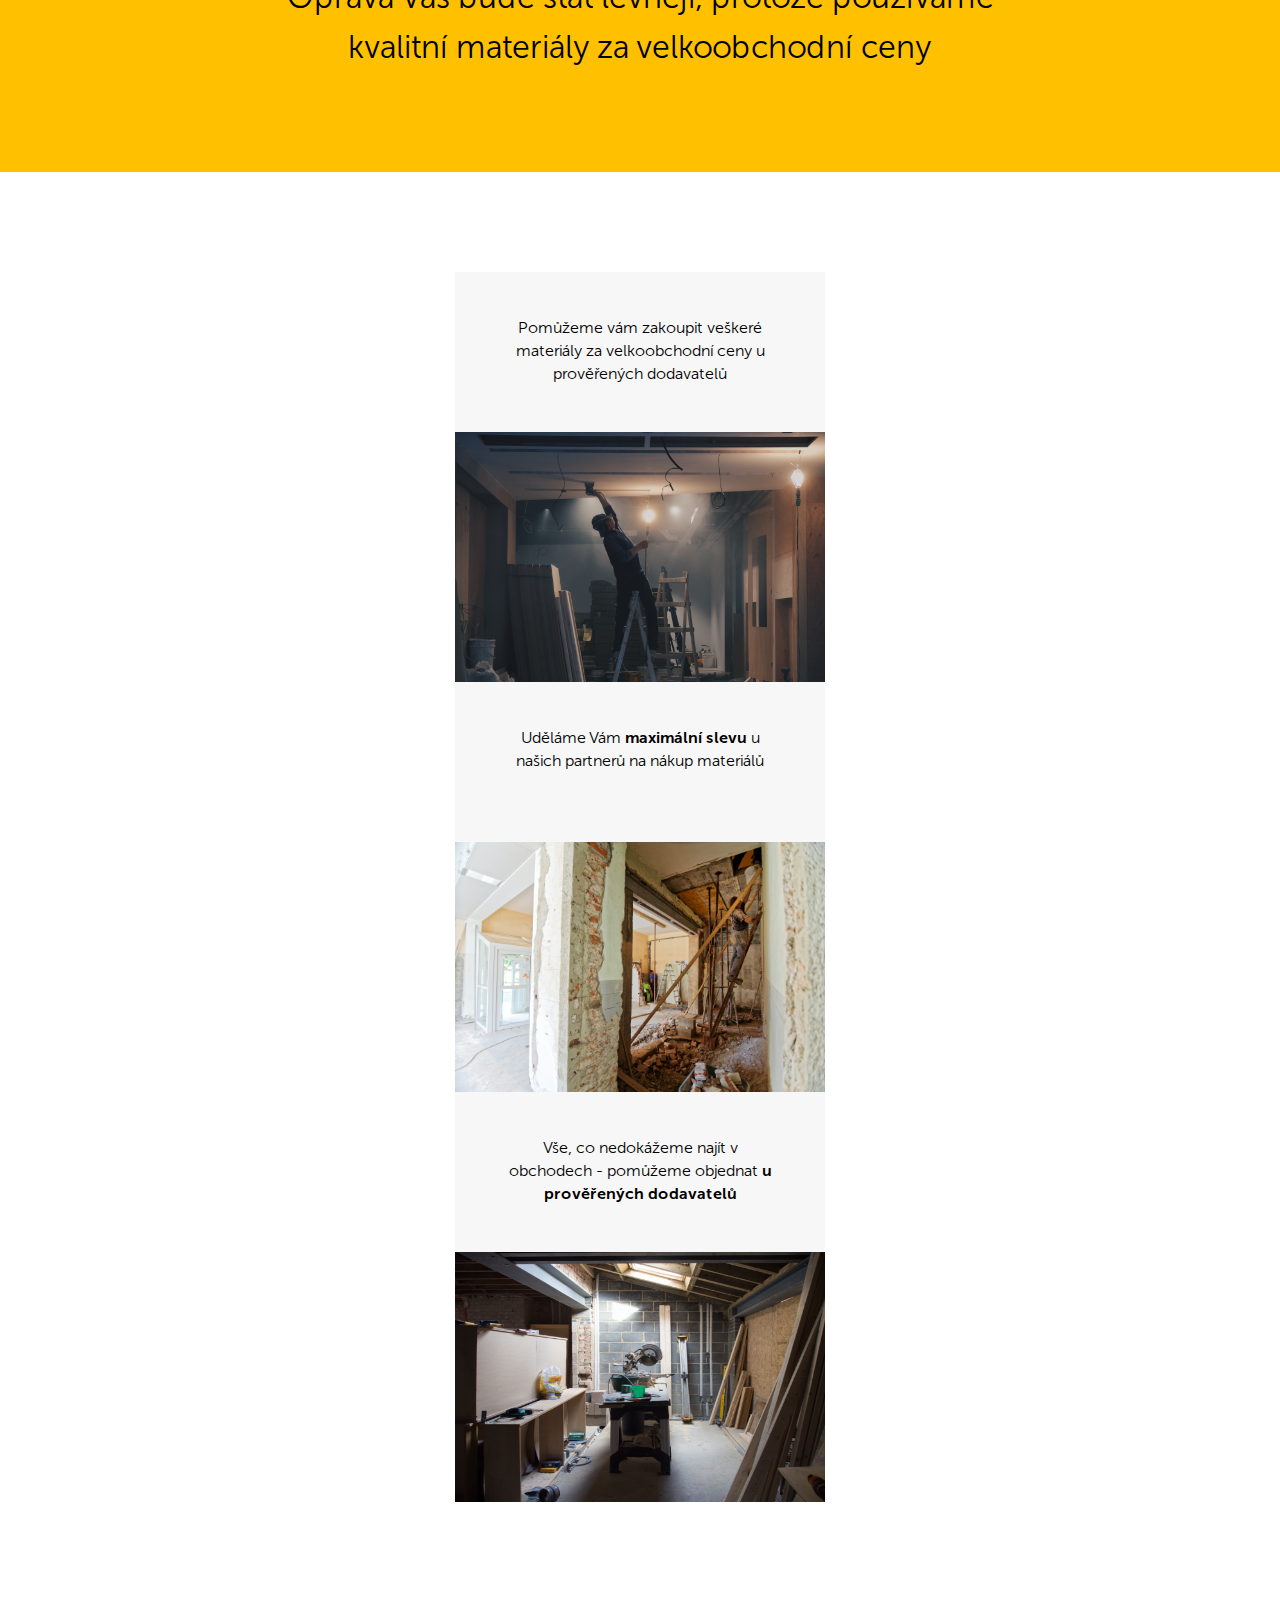
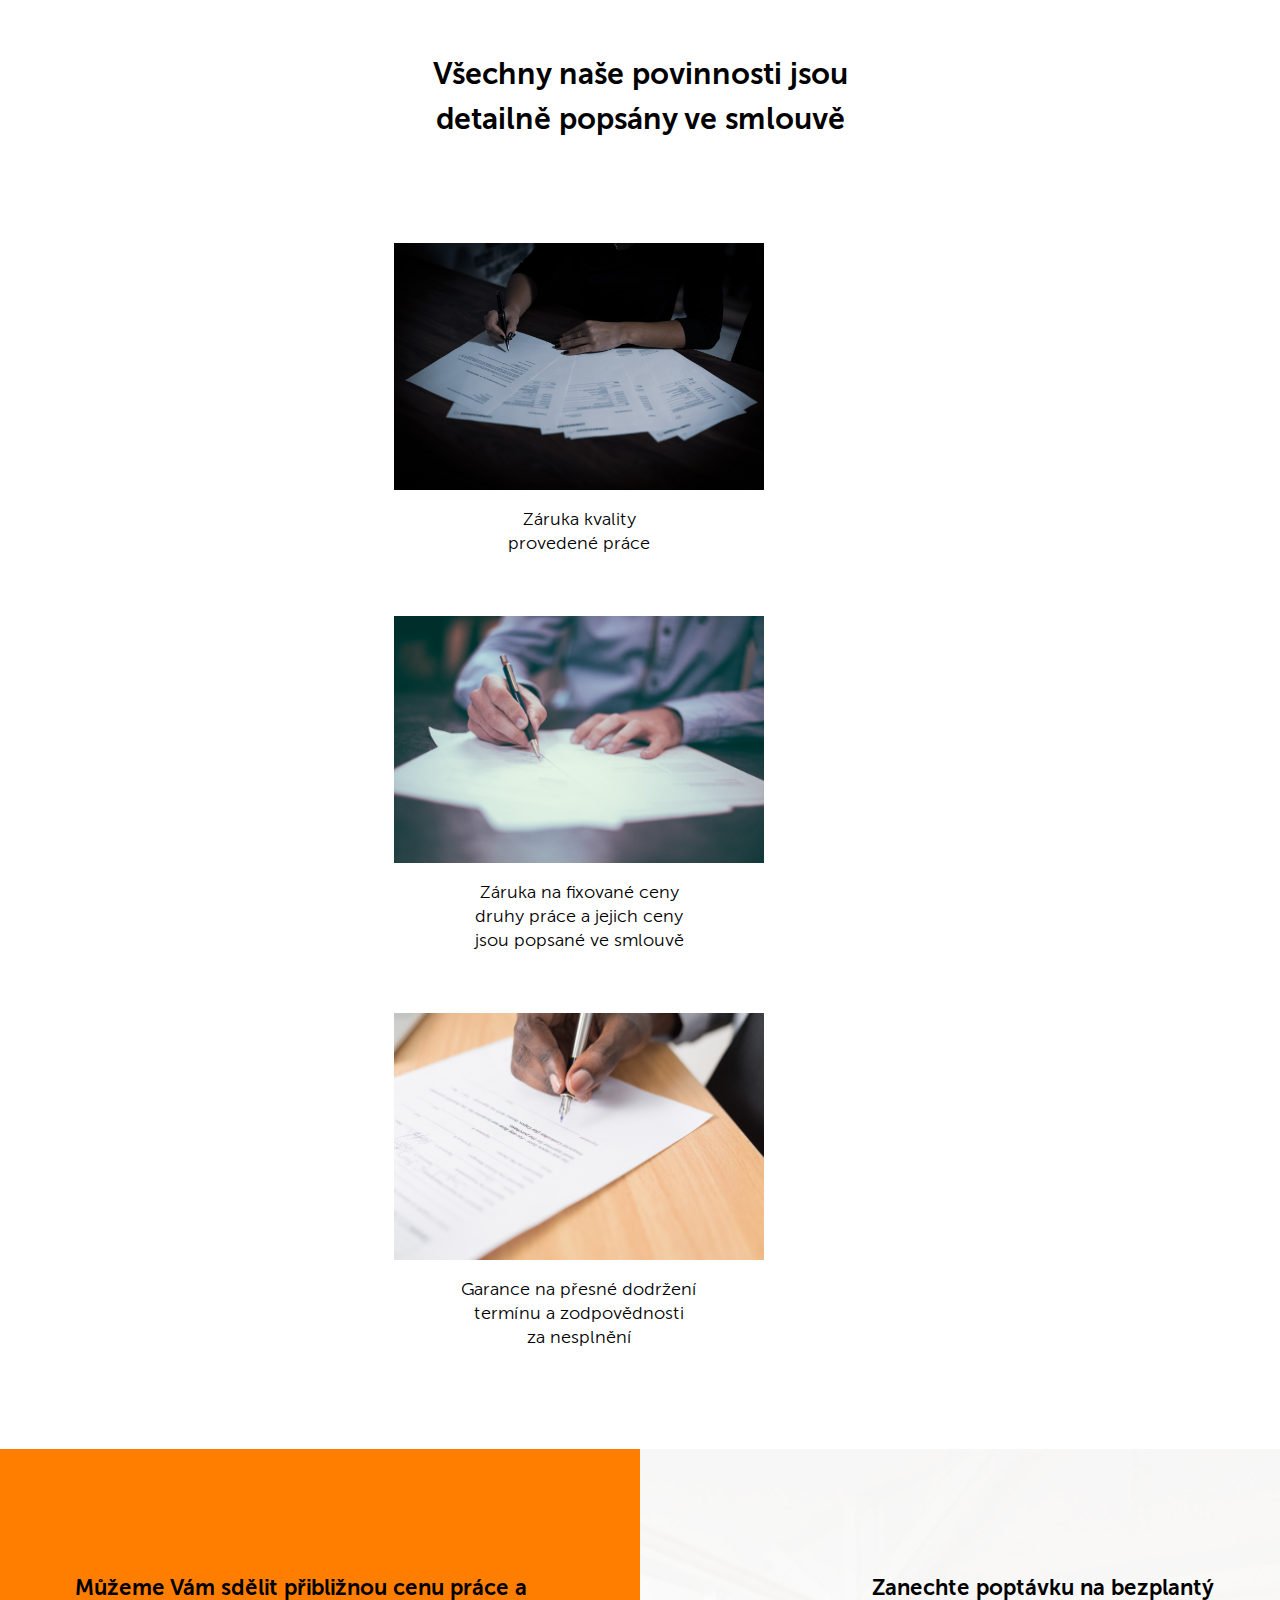
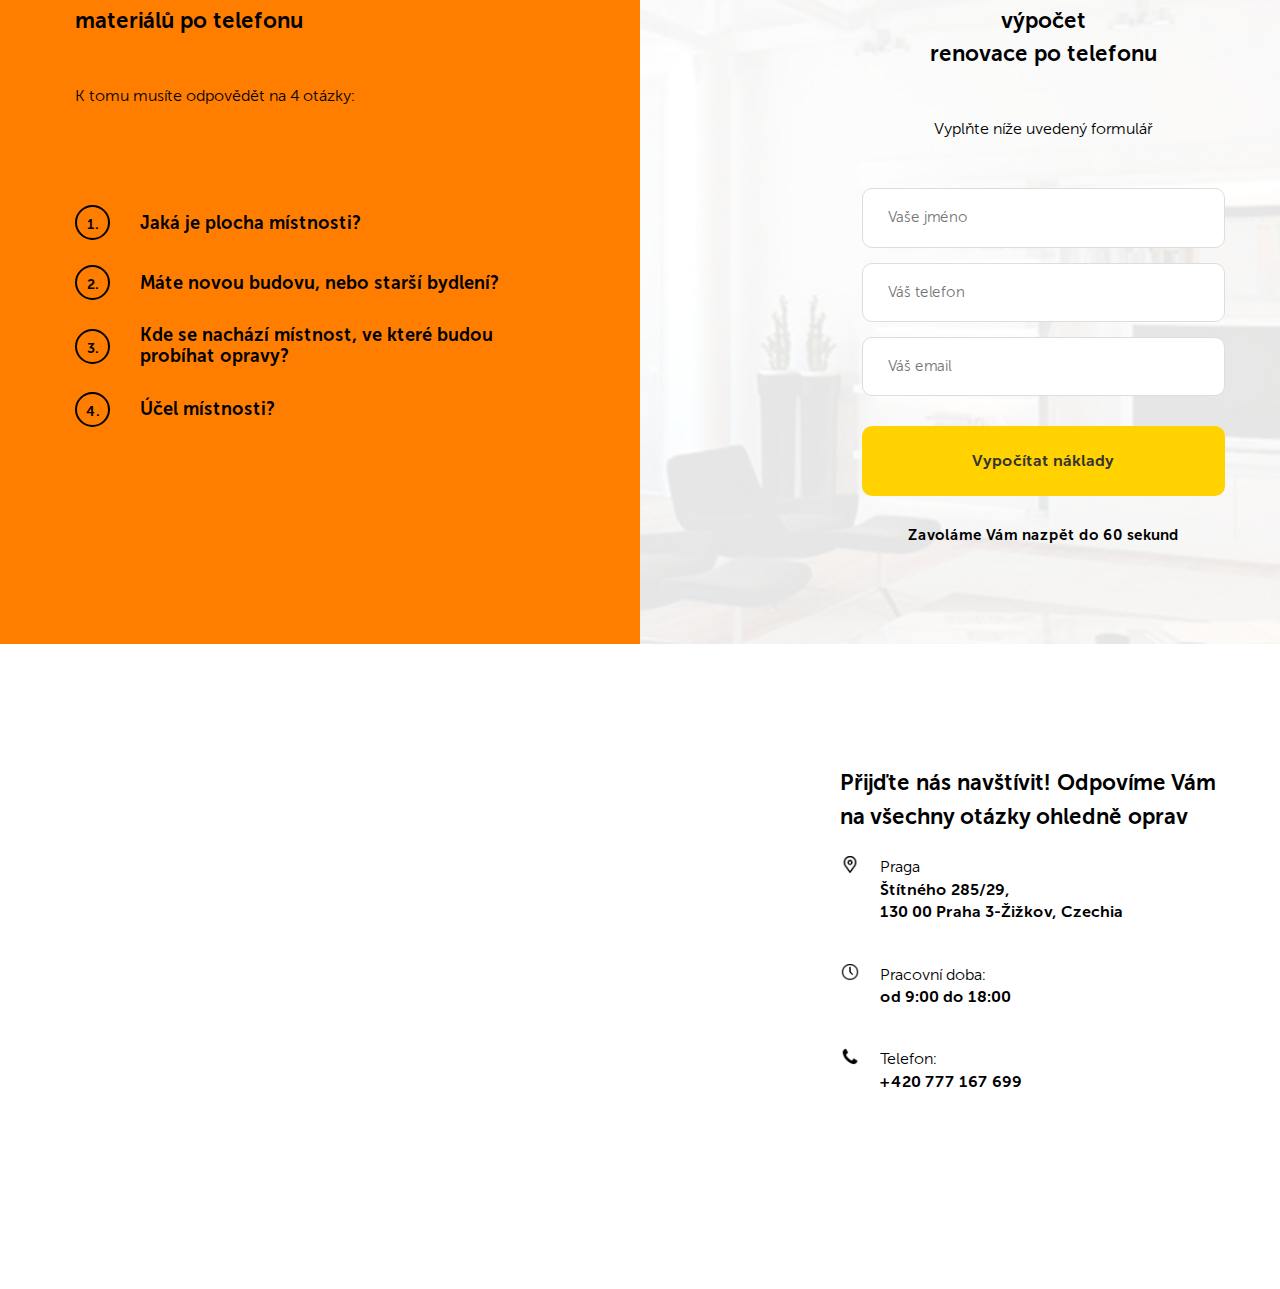
==== commit 64bd7520: "udělal jsem sekci kontakt a mapa" ====
--- a/src/index.html
+++ b/src/index.html
@@ -358,7 +358,52 @@
 
     </main>
 
- 
+    <footer class="footer">
+        <div class="map" id="map">
+            <iframe src="https://www.google.com/maps/embed?pb=!1m18!1m12!1m3!1d2560.0552349317777!2d14.447696133537796!3d50.08525271362271!2m3!1f0!2f0!3f0!3m2!1i1024!2i768!4f13.1!3m3!1m2!1s0x470b949f25f1ac71%3A0xe150818060283f9b!2zxaB0w610bsOpaG8gMjg1LCAxMzAgMDAgUHJhaGEgMy3FvWnFvmtvdg!5e0!3m2!1scs!2scz!4v1655744847899!5m2!1scs!2scz" width="100%" height="640" style="border:0;" allowfullscreen="" loading="lazy" referrerpolicy="no-referrer-when-downgrade"></iframe>
+        </div>
+        <div class="container">
+            <div class="contacts-block">
+                <div class="contacts">
+                    <h3 class="contacts__title">Přijďte nás navštívit! Odpovíme Vám na všechny otázky ohledně oprav</h3>
+                    <ul class="contacts-list">
+                        <li class="contacts-list__item">
+                            <span class="contacts-list__icon">
+                                <img src="img/ic1.png" alt="Mapa">
+                            </span>
+                            <span class="contacts-list__text">
+                                Praga <br>
+                                <strong>
+                                    Štítného 285/29, <br>
+                                    130 00 Praha 3-Žižkov, Czechia
+                                </strong>
+
+                            </span>
+                        </li>
+                        <li class="contacts-list__item">
+                            <span class="contacts-list__icon">
+                                <img src="img/ic2.png" alt="Čas">
+                            </span>
+                            <span class="contacts-list__text">
+                                Pracovní doba: <br>
+                                <strong> od 9:00 do 18:00</strong>                               
+                            
+                            </span>
+                        </li>
+                        <li class="contacts-list__item">
+                            <span class="contacts-list__icon">
+                                <img src="img/ic3.png" alt="Telefon">
+                            </span>
+                            <span class="contacts-list__text">
+                                Telefon: <br>
+                                <strong><a href="tel:+420777167699">+420 777 167 699</a></strong>
+                            </span>
+                        </li>
+                    </ul>
+                </div>
+            </div>
+        </div>
+    </footer>
 
     
 
--- a/src/css/style.css
+++ b/src/css/style.css
@@ -1130,4 +1130,79 @@
 .error {
   border: 2px solid red;
 }
+
+.footer {
+  position: relative;
+}
+
+.map {
+  width: 50%;
+  position: absolute;
+  left: 0;
+  top: 0;
+}
+
+.contacts {
+  -ms-flex-preferred-size: 50%;
+      flex-basis: 50%;
+  padding-top: 100px;
+  padding-left: 200px;
+}
+
+.contacts-block {
+  display: -webkit-box;
+  display: -ms-flexbox;
+  display: flex;
+  -webkit-box-pack: end;
+      -ms-flex-pack: end;
+          justify-content: flex-end;
+}
+
+.contacts__title {
+  font-family: 'Museo Sans Bold', sans-serif;
+  font-weight: 700;
+  font-size: 22px;
+  line-height: 34px;
+}
+
+.contacts-list {
+  padding: 0;
+  list-style-type: none;
+}
+
+.contacts-list__icon {
+  width: 20px;
+  height: 20px;
+  text-align: center;
+  line-height: 20px;
+  margin-right: 20px;
+}
+
+.contacts-list__item {
+  display: -webkit-box;
+  display: -ms-flexbox;
+  display: flex;
+  -webkit-box-align: start;
+      -ms-flex-align: start;
+          align-items: flex-start;
+  margin-bottom: 40px;
+}
+
+.contacts-list__item strong {
+  font-family: 'Museo Sans Bold', sans-serif;
+  font-weight: 700;
+}
+
+.contacts-list__text {
+  line-height: 1.4;
+}
+
+.contacts-list__text a {
+  color: #000;
+  text-decoration: none;
+}
+
+.contacts-list__text a:hover {
+  text-decoration: underline;
+}
 /*# sourceMappingURL=style.css.map */